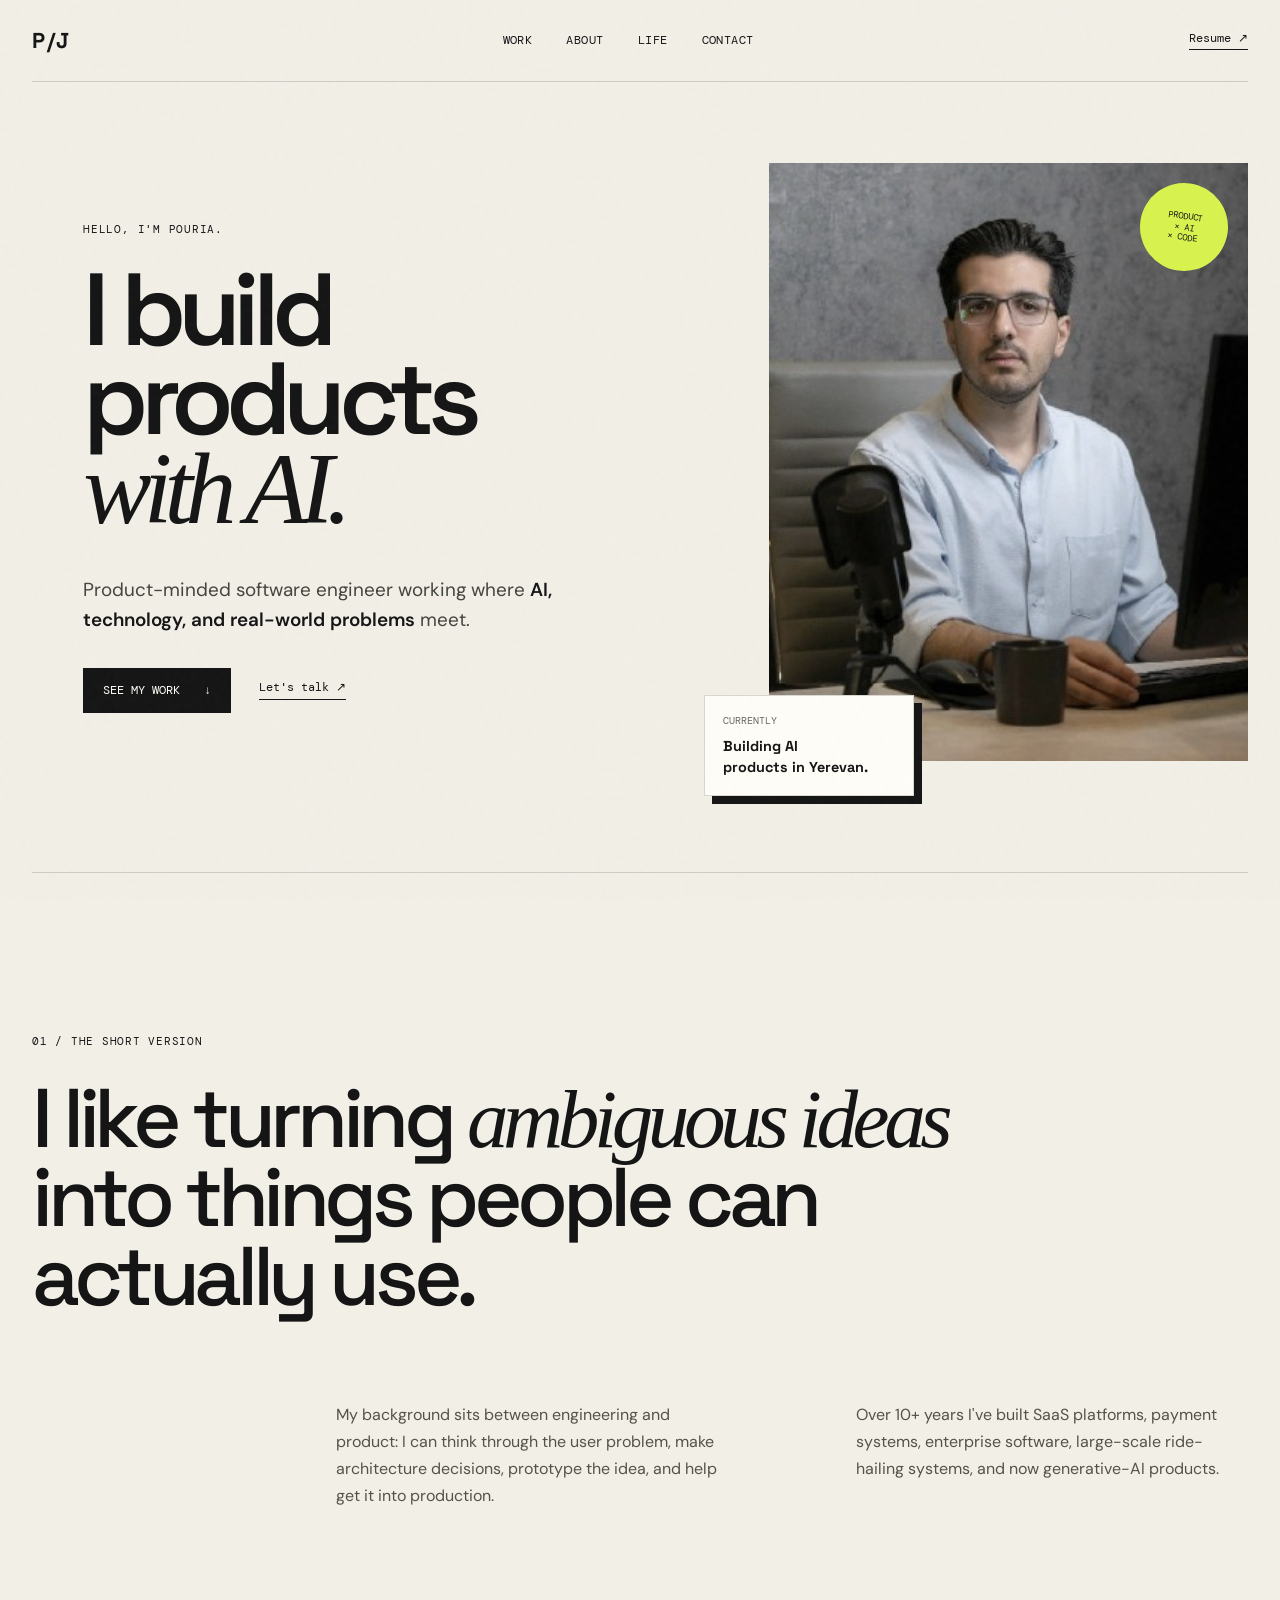
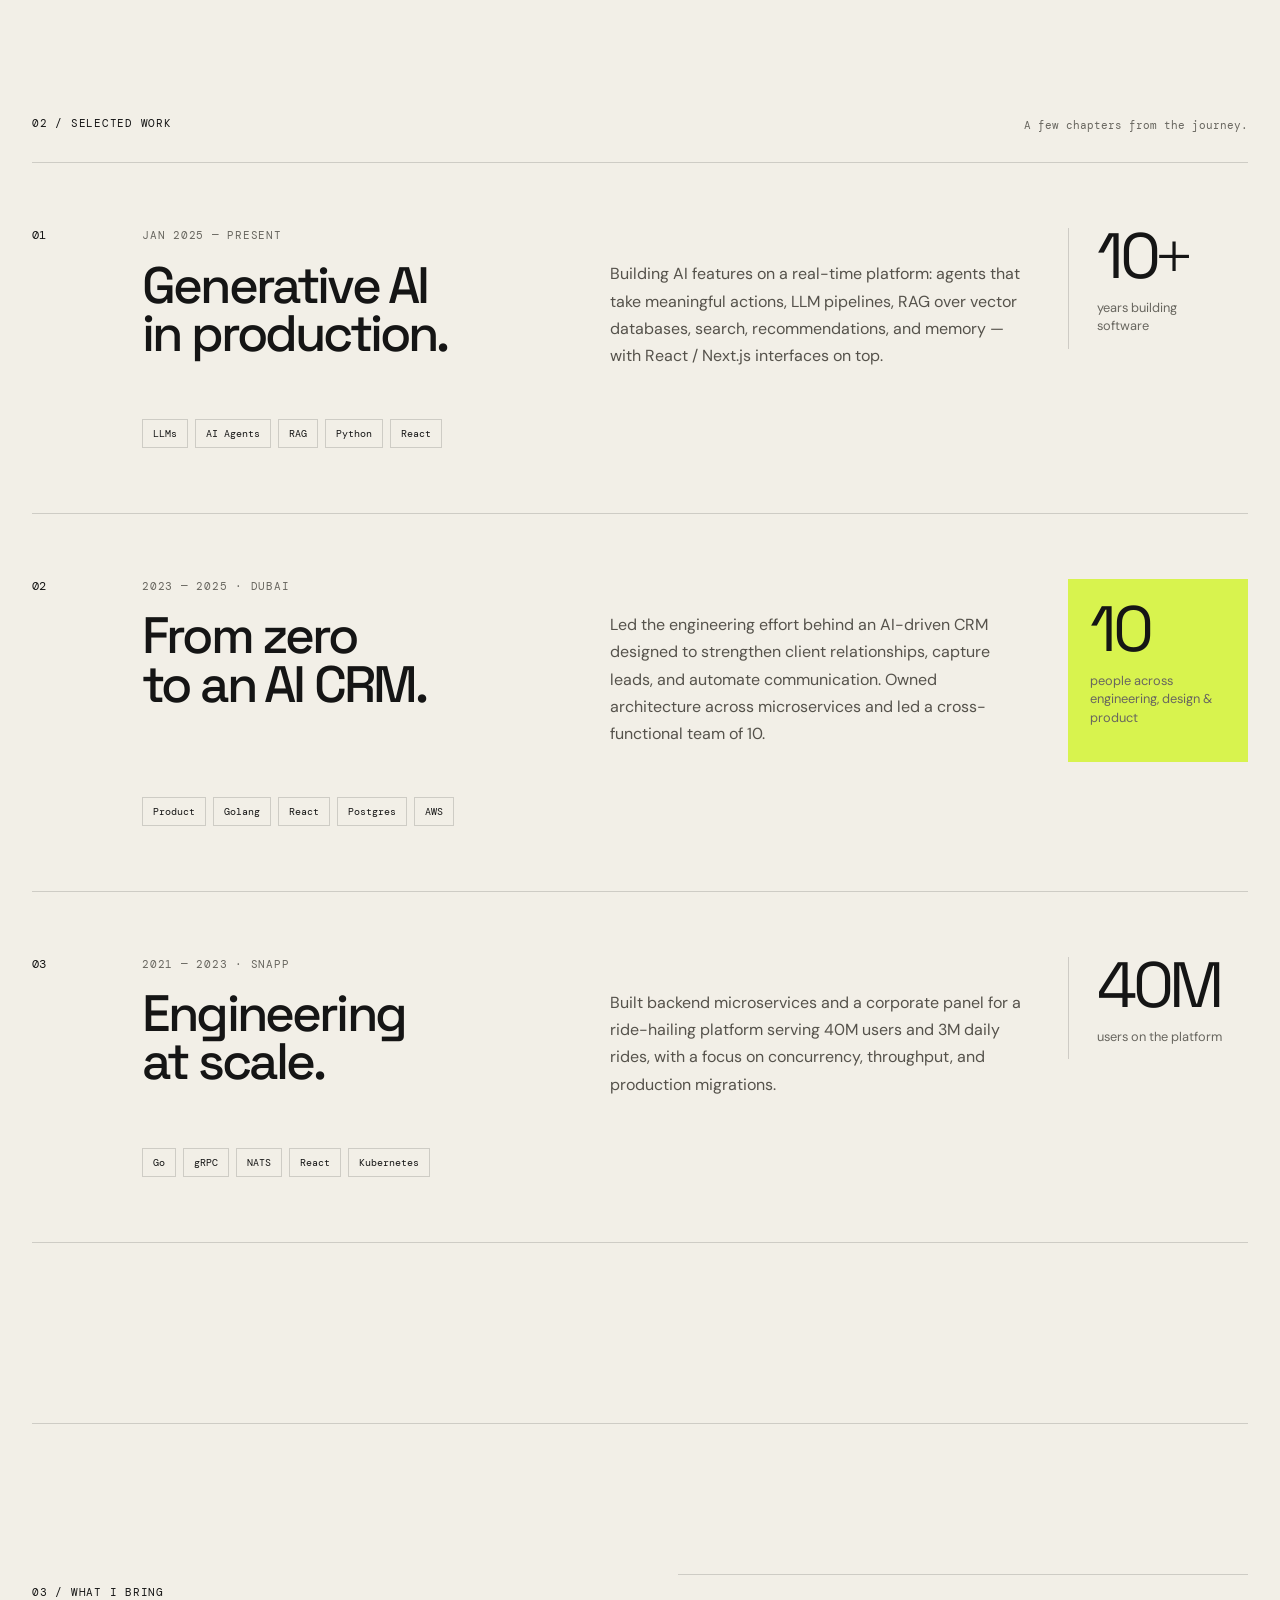
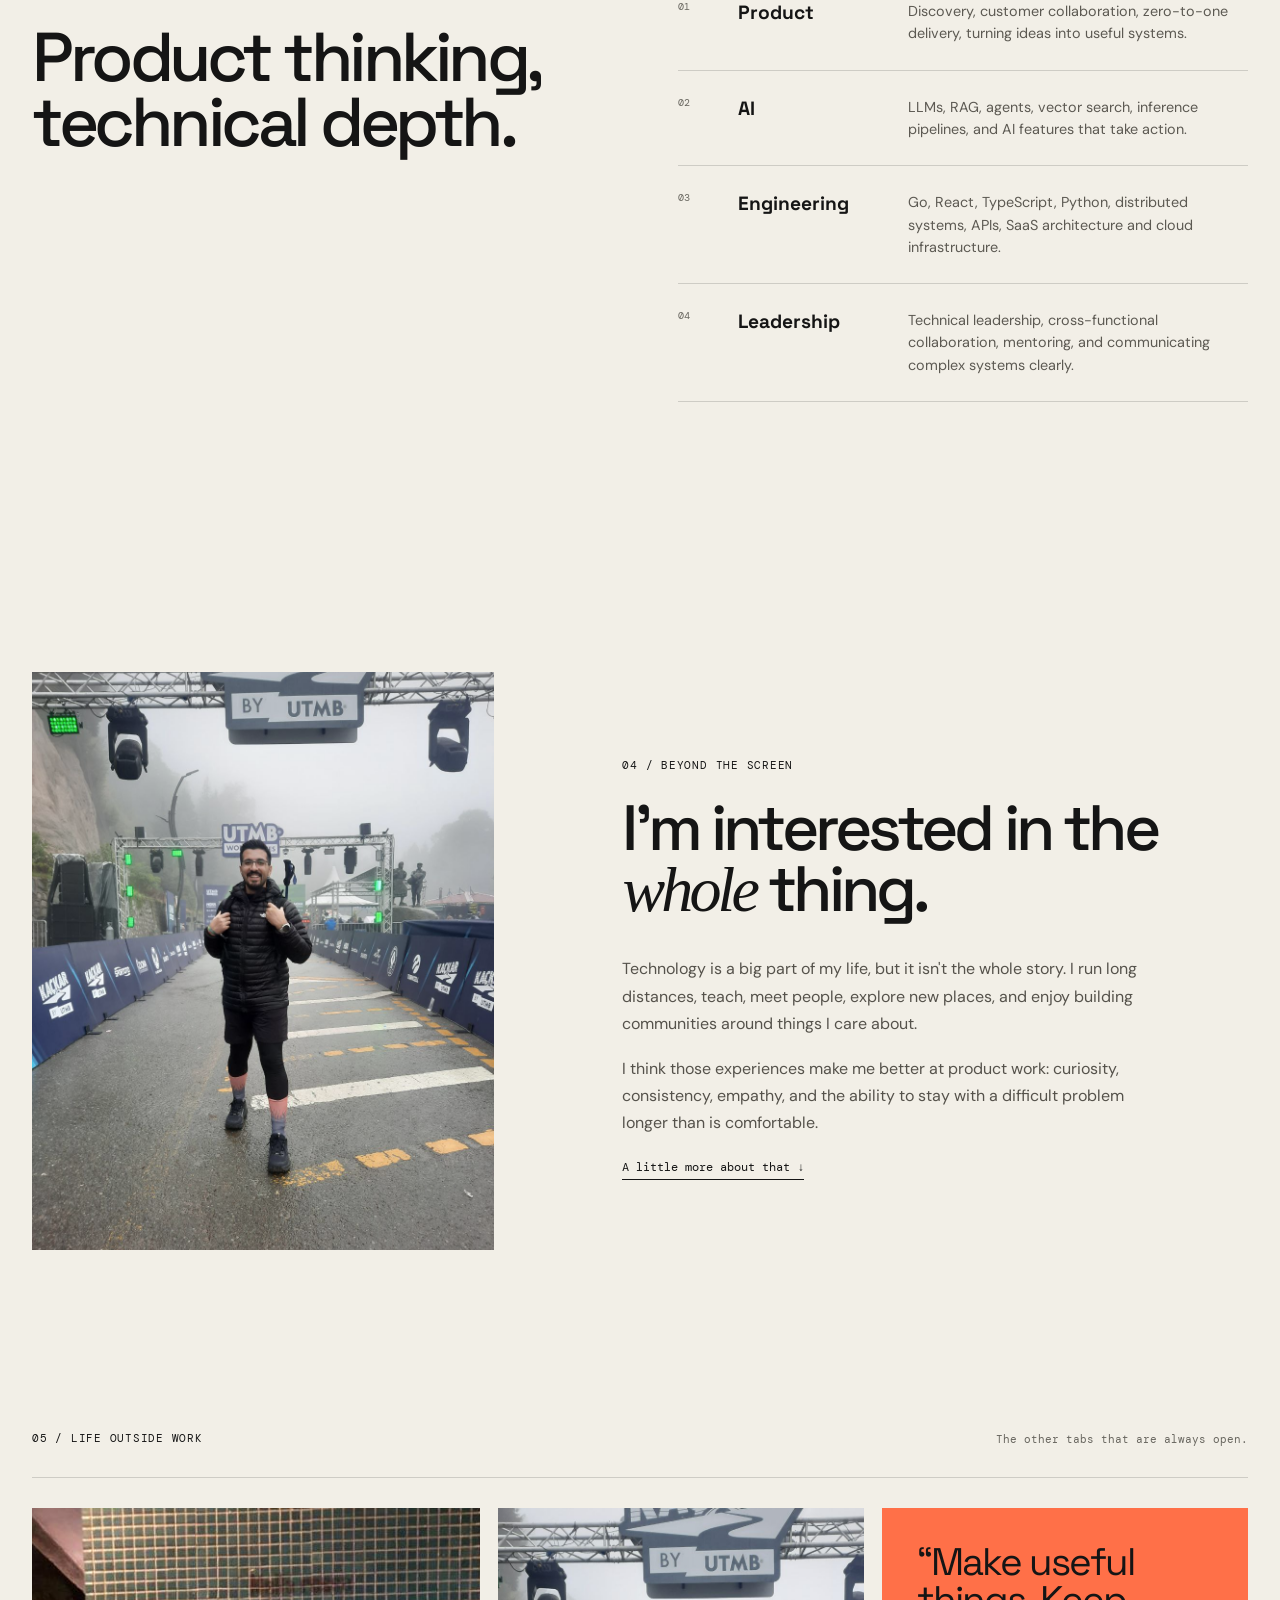
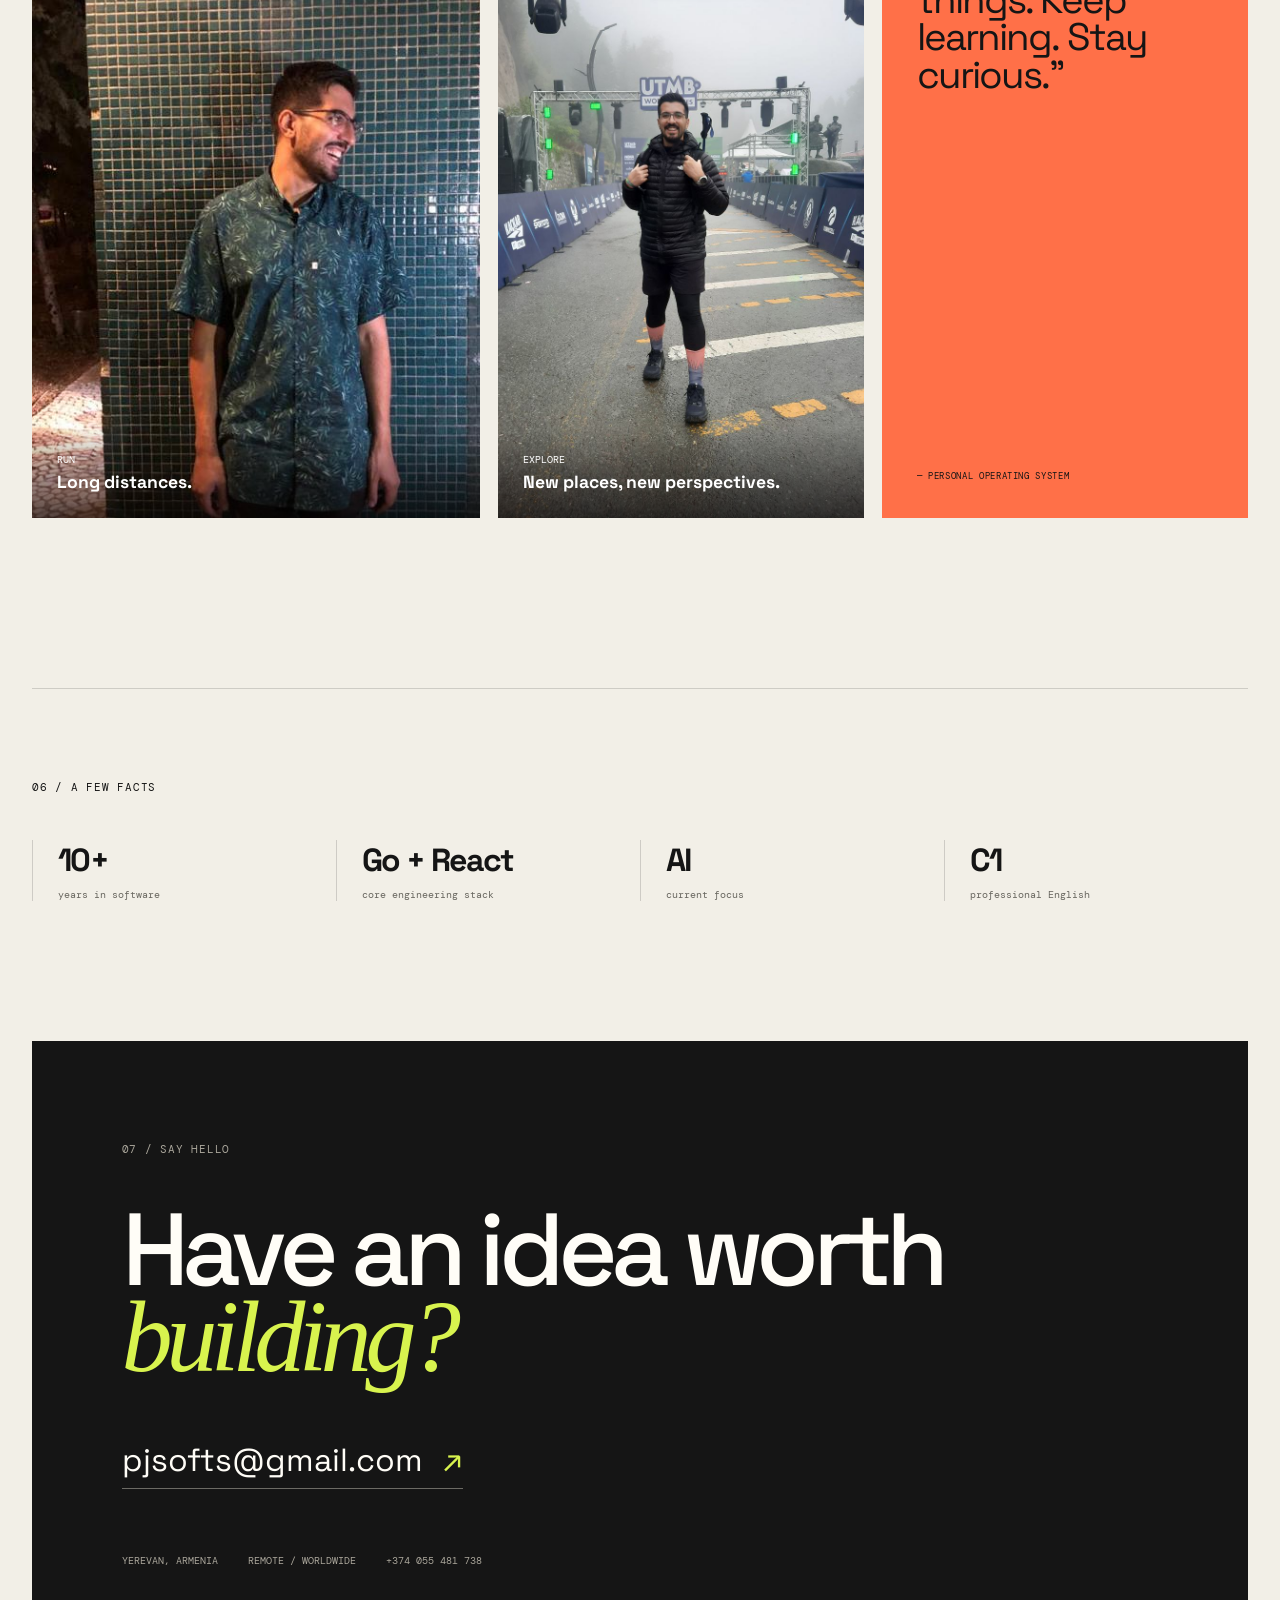
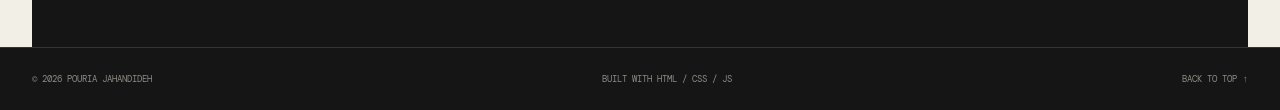
==== index.html @ 0cdc0d86 "Add files via upload" ====
<!doctype html>
<html lang="en">
<head>
  <meta charset="utf-8">
  <meta name="viewport" content="width=device-width, initial-scale=1">
  <meta name="description" content="Pouria Jahandideh — product-minded engineer building AI products and software systems.">
  <title>Pouria Jahandideh — Product × AI × Engineering</title>
  <link rel="preconnect" href="https://fonts.googleapis.com">
  <link rel="preconnect" href="https://fonts.gstatic.com" crossorigin>
  <link href="https://fonts.googleapis.com/css2?family=DM+Mono:wght@400;500&family=DM+Sans:wght@400;500;600;700&family=Space+Grotesk:wght@400;500;600;700&display=swap" rel="stylesheet">
  <link rel="stylesheet" href="style.css">
</head>
<body>
  <div class="grain" aria-hidden="true"></div>

  <header class="nav">
    <a class="brand" href="#top">P / J</a>
    <nav class="nav-links" aria-label="Main navigation">
      <a href="#work">Work</a>
      <a href="#about">About</a>
      <a href="#life">Life</a>
      <a href="#contact">Contact</a>
    </nav>
    <a class="resume-link" href="resume.pdf" target="_blank" rel="noopener">Resume ↗</a>
  </header>

  <main id="top">
    <section class="hero">
      <div class="hero-copy reveal">
        <p class="eyebrow">HELLO, I'M POURIA.</p>
        <h1>I build products<br><em>with AI.</em></h1>
        <p class="hero-text">
          Product-minded software engineer working where <strong>AI, technology,
          and real-world problems</strong> meet.
        </p>
        <div class="hero-actions">
          <a class="button button-dark" href="#work">See my work <span>↓</span></a>
          <a class="text-link" href="mailto:pjsofts@gmail.com">Let's talk ↗</a>
        </div>
      </div>

      <div class="hero-visual reveal delay-1">
        <div class="portrait-frame">
          <img src="assets/pouria-work.jpg" alt="Pouria working at a desk">
          <span class="stamp">PRODUCT<br>× AI<br>× CODE</span>
        </div>
        <div class="floating-note">
          <span>Currently</span>
          <strong>Building AI<br>products in Yerevan.</strong>
        </div>
      </div>
    </section>

    <section class="statement reveal">
      <p class="section-kicker">01 / THE SHORT VERSION</p>
      <h2>I like turning <span>ambiguous ideas</span> into things people can actually use.</h2>
      <div class="statement-grid">
        <p>
          My background sits between engineering and product: I can think through
          the user problem, make architecture decisions, prototype the idea,
          and help get it into production.
        </p>
        <p>
          Over 10+ years I've built SaaS platforms, payment systems, enterprise
          software, large-scale ride-hailing systems, and now generative-AI
          products.
        </p>
      </div>
    </section>

    <section id="work" class="work">
      <div class="section-head reveal">
        <p class="section-kicker">02 / SELECTED WORK</p>
        <p class="muted">A few chapters from the journey.</p>
      </div>

      <article class="case reveal">
        <div class="case-index">01</div>
        <div class="case-main">
          <div class="case-title">
            <p class="mono">JAN 2025 — PRESENT</p>
            <h3>Generative AI<br>in production.</h3>
          </div>
          <p class="case-copy">
            Building AI features on a real-time platform: agents that take meaningful
            actions, LLM pipelines, RAG over vector databases, search, recommendations,
            and memory — with React / Next.js interfaces on top.
          </p>
          <div class="tags">
            <span>LLMs</span><span>AI Agents</span><span>RAG</span><span>Python</span><span>React</span>
          </div>
        </div>
        <div class="case-side">
          <div class="number">10<span>+</span></div>
          <p>years building software</p>
        </div>
      </article>

      <article class="case case-alt reveal">
        <div class="case-index">02</div>
        <div class="case-main">
          <div class="case-title">
            <p class="mono">2023 — 2025 · DUBAI</p>
            <h3>From zero<br>to an AI CRM.</h3>
          </div>
          <p class="case-copy">
            Led the engineering effort behind an AI-driven CRM designed to strengthen
            client relationships, capture leads, and automate communication. Owned
            architecture across microservices and led a cross-functional team of 10.
          </p>
          <div class="tags">
            <span>Product</span><span>Golang</span><span>React</span><span>Postgres</span><span>AWS</span>
          </div>
        </div>
        <div class="case-side metric-card">
          <div class="number">10</div>
          <p>people across engineering, design & product</p>
        </div>
      </article>

      <article class="case reveal">
        <div class="case-index">03</div>
        <div class="case-main">
          <div class="case-title">
            <p class="mono">2021 — 2023 · SNAPP</p>
            <h3>Engineering<br>at scale.</h3>
          </div>
          <p class="case-copy">
            Built backend microservices and a corporate panel for a ride-hailing
            platform serving 40M users and 3M daily rides, with a focus on
            concurrency, throughput, and production migrations.
          </p>
          <div class="tags">
            <span>Go</span><span>gRPC</span><span>NATS</span><span>React</span><span>Kubernetes</span>
          </div>
        </div>
        <div class="case-side">
          <div class="number">40M</div>
          <p>users on the platform</p>
        </div>
      </article>
    </section>

    <section class="capabilities reveal">
      <div>
        <p class="section-kicker">03 / WHAT I BRING</p>
        <h2>Product thinking,<br>technical depth.</h2>
      </div>
      <div class="capability-list">
        <div><span>01</span><strong>Product</strong><p>Discovery, customer collaboration, zero-to-one delivery, turning ideas into useful systems.</p></div>
        <div><span>02</span><strong>AI</strong><p>LLMs, RAG, agents, vector search, inference pipelines, and AI features that take action.</p></div>
        <div><span>03</span><strong>Engineering</strong><p>Go, React, TypeScript, Python, distributed systems, APIs, SaaS architecture and cloud infrastructure.</p></div>
        <div><span>04</span><strong>Leadership</strong><p>Technical leadership, cross-functional collaboration, mentoring, and communicating complex systems clearly.</p></div>
      </div>
    </section>

    <section id="about" class="about reveal">
      <div class="about-image">
        <img src="assets/pouria-life.jpg" alt="Pouria outdoors">
      </div>
      <div class="about-copy">
        <p class="section-kicker">04 / BEYOND THE SCREEN</p>
        <h2>I'm interested in the <em>whole</em> thing.</h2>
        <p>
          Technology is a big part of my life, but it isn't the whole story.
          I run long distances, teach, meet people, explore new places, and
          enjoy building communities around things I care about.
        </p>
        <p>
          I think those experiences make me better at product work: curiosity,
          consistency, empathy, and the ability to stay with a difficult problem
          longer than is comfortable.
        </p>
        <a class="text-link" href="#life">A little more about that ↓</a>
      </div>
    </section>

    <section id="life" class="life">
      <div class="section-head reveal">
        <p class="section-kicker">05 / LIFE OUTSIDE WORK</p>
        <p class="muted">The other tabs that are always open.</p>
      </div>
      <div class="life-grid">
        <figure class="life-card tall reveal">
          <img src="assets/pouria-utmb.jpg" alt="Pouria at an ultramarathon event">
          <figcaption><span>RUN</span><strong>Long distances.</strong></figcaption>
        </figure>
        <figure class="life-card reveal delay-1">
          <img src="assets/pouria-life.jpg" alt="Pouria taking a photo">
          <figcaption><span>EXPLORE</span><strong>New places, new perspectives.</strong></figcaption>
        </figure>
        <div class="life-note reveal delay-2">
          <p class="big-quote">“Make useful things. Keep learning. Stay curious.”</p>
          <p class="mono">— personal operating system</p>
        </div>
      </div>
    </section>

    <section class="education reveal">
      <div class="education-head">
        <p class="section-kicker">06 / A FEW FACTS</p>
      </div>
      <div class="facts">
        <div><strong>10+</strong><span>years in software</span></div>
        <div><strong>Go + React</strong><span>core engineering stack</span></div>
        <div><strong>AI</strong><span>current focus</span></div>
        <div><strong>C1</strong><span>professional English</span></div>
      </div>
    </section>

    <section id="contact" class="contact reveal">
      <p class="section-kicker">07 / SAY HELLO</p>
      <h2>Have an idea worth<br><em>building?</em></h2>
      <a class="email" href="mailto:pjsofts@gmail.com">pjsofts@gmail.com <span>↗</span></a>
      <div class="contact-meta">
        <span>Yerevan, Armenia</span>
        <span>Remote / Worldwide</span>
        <a href="tel:+374055481738">+374 055 481 738</a>
      </div>
    </section>
  </main>

  <footer class="footer">
    <span>© <span id="year"></span> Pouria Jahandideh</span>
    <span>Built with HTML / CSS / JS</span>
    <a href="#top">Back to top ↑</a>
  </footer>

  <script src="script.js"></script>
</body>
</html>
---- style.css ----
:root {
  --paper: #f2efe7;
  --ink: #151515;
  --muted: #68665f;
  --line: rgba(21,21,21,.16);
  --acid: #d8f34e;
  --orange: #ff7048;
  --white: #fffdf7;
  --serif: Georgia, "Times New Roman", serif;
  --sans: "DM Sans", Arial, sans-serif;
  --display: "Space Grotesk", Arial, sans-serif;
  --mono: "DM Mono", monospace;
}

* { box-sizing: border-box; }
html { scroll-behavior: smooth; }
body {
  margin: 0;
  background: var(--paper);
  color: var(--ink);
  font-family: var(--sans);
  overflow-x: hidden;
}
a { color: inherit; text-decoration: none; }
img { display: block; width: 100%; }
::selection { background: var(--acid); color: var(--ink); }

.grain {
  position: fixed; inset: 0; pointer-events: none; z-index: 20; opacity: .045;
  background-image: url("data:image/svg+xml,%3Csvg viewBox='0 0 180 180' xmlns='http://www.w3.org/2000/svg'%3E%3Cfilter id='n'%3E%3CfeTurbulence type='fractalNoise' baseFrequency='.85' numOctaves='4' stitchTiles='stitch'/%3E%3C/filter%3E%3Crect width='100%25' height='100%25' filter='url(%23n)' opacity='.55'/%3E%3C/svg%3E");
}

.nav {
  width: min(1400px, calc(100% - 64px)); margin: 0 auto; height: 82px;
  display: flex; align-items: center; justify-content: space-between;
  border-bottom: 1px solid var(--line); position: relative; z-index: 10;
}
.brand { font-family: var(--display); font-weight: 700; letter-spacing: -.08em; font-size: 1.35rem; }
.nav-links { display: flex; gap: 34px; font-family: var(--mono); font-size: .72rem; text-transform: uppercase; letter-spacing: .04em; }
.nav-links a, .resume-link { transition: opacity .2s; }
.nav-links a:hover, .resume-link:hover { opacity: .5; }
.resume-link { font-family: var(--mono); font-size: .72rem; border-bottom: 1px solid; padding-bottom: 3px; }

.hero {
  width: min(1400px, calc(100% - 64px)); min-height: 790px; margin: 0 auto;
  display: grid; grid-template-columns: 1.15fr .85fr; gap: 7vw; align-items: center;
  padding: 70px 0 100px;
}
.hero-copy { padding-left: 4vw; }
.eyebrow, .section-kicker, .mono {
  font-family: var(--mono); text-transform: uppercase; letter-spacing: .07em;
  font-size: .68rem; line-height: 1.4;
}
.eyebrow { margin-bottom: 28px; }
h1 {
  font-family: var(--display); font-weight: 600; letter-spacing: -.075em;
  font-size: clamp(4.2rem, 8vw, 8.8rem); line-height: .87; margin: 0;
}
h1 em, h2 em { font-family: var(--serif); font-weight: 400; }
.hero-text {
  max-width: 570px; margin: 42px 0 34px; font-size: 1.18rem; line-height: 1.55; color: #45433e;
}
.hero-text strong { color: var(--ink); font-weight: 600; }
.hero-actions { display: flex; align-items: center; gap: 28px; }
.button {
  display: inline-flex; gap: 24px; align-items: center; padding: 15px 20px;
  font-family: var(--mono); font-size: .72rem; text-transform: uppercase;
  transition: transform .2s, background .2s;
}
.button:hover { transform: translateY(-3px); }
.button-dark { background: var(--ink); color: var(--white); }
.text-link { font-family: var(--mono); font-size: .72rem; border-bottom: 1px solid var(--ink); padding-bottom: 4px; }

.hero-visual { position: relative; width: min(500px, 100%); justify-self: center; }
.portrait-frame { position: relative; background: #ddd; overflow: hidden; }
.portrait-frame img { aspect-ratio: 4 / 5; object-fit: cover; filter: saturate(.78) contrast(1.03); }
.stamp {
  position: absolute; top: 20px; right: 20px; width: 88px; height: 88px; border-radius: 50%;
  display: grid; place-content: center; text-align: center; background: var(--acid);
  font-family: var(--mono); font-size: .55rem; line-height: 1.25; transform: rotate(8deg);
}
.floating-note {
  position: absolute; bottom: -35px; left: -65px; width: 210px; padding: 18px;
  background: var(--white); border: 1px solid var(--line); box-shadow: 8px 8px 0 var(--ink);
}
.floating-note span { display:block; font-family: var(--mono); font-size:.6rem; text-transform:uppercase; margin-bottom:8px; color:var(--muted); }
.floating-note strong { font-family:var(--display); font-size:.9rem; line-height:1.2; }

.statement, .work, .capabilities, .about, .life, .education, .contact {
  width: min(1280px, calc(100% - 64px)); margin: 0 auto;
}
.statement { padding: 150px 0 180px; border-top: 1px solid var(--line); }
.statement h2, .capabilities h2 {
  max-width: 950px; font-family: var(--display); font-weight: 500; letter-spacing: -.065em;
  font-size: clamp(3rem, 6.5vw, 7rem); line-height: .94; margin: 30px 0 70px;
}
.statement h2 span { font-family: var(--serif); font-style: italic; font-weight: 400; }
.statement-grid { display:grid; grid-template-columns: 1fr 1fr; gap: 10vw; margin-left: 25%; }
.statement-grid p { max-width: 420px; font-size: 1rem; line-height: 1.7; color: #55524b; }

.work { padding-bottom: 180px; }
.section-head { display:flex; justify-content:space-between; align-items:end; padding-bottom:20px; border-bottom:1px solid var(--line); }
.muted { color: var(--muted); font-family:var(--mono); font-size:.67rem; }
.case {
  display:grid; grid-template-columns: 70px 1fr 180px; gap: 40px; padding: 65px 0;
  border-bottom: 1px solid var(--line); min-height: 330px;
}
.case-index { font-family:var(--mono); font-size:.72rem; }
.case-main { display:grid; grid-template-columns: 1fr 1fr; gap: 50px; }
.case-title .mono { color:var(--muted); margin:0 0 18px; }
.case-title h3 { font-family:var(--display); font-weight:500; letter-spacing:-.055em; font-size:clamp(2.2rem, 4vw, 4.2rem); line-height:.94; margin:0; }
.case-copy { max-width: 440px; margin: 32px 0 0; color:#55524b; line-height:1.7; }
.tags { grid-column: 1 / -1; display:flex; flex-wrap:wrap; gap:7px; align-self:end; }
.tags span { border:1px solid var(--line); padding:7px 10px; font-family:var(--mono); font-size:.61rem; }
.case-side { border-left:1px solid var(--line); padding-left:28px; align-self:start; }
.number { font-family:var(--display); font-size:4rem; line-height:.9; letter-spacing:-.07em; }
.number span { font-family:var(--serif); }
.case-side p { color:var(--muted); font-size:.8rem; line-height:1.45; max-width:130px; }
.metric-card { background:var(--acid); padding:22px; border-left:0; }

.capabilities {
  padding: 150px 0; display:grid; grid-template-columns: 1fr 1.1fr; gap: 10vw;
  border-top:1px solid var(--line);
}
.capabilities h2 { font-size: clamp(3rem, 5.4vw, 6rem); margin-top:25px; }
.capability-list { border-top:1px solid var(--line); }
.capability-list > div {
  display:grid; grid-template-columns:40px 150px 1fr; gap:20px; padding:25px 0; border-bottom:1px solid var(--line);
}
.capability-list span { font-family:var(--mono); font-size:.62rem; color:var(--muted); }
.capability-list strong { font-family:var(--display); font-size:1.2rem; }
.capability-list p { margin:0; max-width:340px; color:#5c5952; font-size:.9rem; line-height:1.55; }

.about { display:grid; grid-template-columns: .85fr 1.15fr; gap: 10vw; padding: 120px 0 170px; align-items:center; }
.about-image { width:min(470px,100%); }
.about-image img { aspect-ratio:4/5; object-fit:cover; filter:grayscale(.15); }
.about-copy h2 { font-family:var(--display); font-size:clamp(3rem,5vw,5.7rem); line-height:.95; letter-spacing:-.06em; font-weight:500; margin:25px 0 35px; }
.about-copy > p:not(.section-kicker) { max-width:540px; color:#55524b; line-height:1.7; margin:0 0 18px; }

.life { padding-bottom: 170px; }
.life-grid { display:grid; grid-template-columns: 1.1fr .9fr .9fr; gap:18px; padding-top:30px; align-items:stretch; }
.life-card { margin:0; position:relative; overflow:hidden; min-height:430px; background:#ddd; }
.life-card.tall { min-height:610px; }
.life-card img { height:100%; object-fit:cover; transition:transform .7s cubic-bezier(.2,.7,.2,1); }
.life-card:hover img { transform:scale(1.04); }
.life-card figcaption { position:absolute; bottom:0; left:0; right:0; padding:25px; color:white; background:linear-gradient(transparent,rgba(0,0,0,.65)); display:flex; flex-direction:column; gap:5px; }
.life-card figcaption span { font-family:var(--mono); font-size:.6rem; }
.life-card figcaption strong { font-family:var(--display); font-size:1.1rem; }
.life-note { min-height:430px; padding:35px; background:var(--orange); display:flex; flex-direction:column; justify-content:space-between; }
.big-quote { font-family:var(--display); font-size:clamp(2rem,3vw,3.3rem); line-height:.98; letter-spacing:-.05em; margin:0; }
.life-note .mono { margin:0; font-size:.58rem; }

.education { padding: 80px 0 140px; border-top:1px solid var(--line); }
.facts { display:grid; grid-template-columns:repeat(4,1fr); margin-top:45px; }
.facts div { border-left:1px solid var(--line); padding:0 25px; }
.facts strong { display:block; font-family:var(--display); font-size:2rem; letter-spacing:-.05em; }
.facts span { display:block; margin-top:8px; color:var(--muted); font-family:var(--mono); font-size:.62rem; }

.contact { background:var(--ink); color:var(--white); padding:90px 7vw 80px; margin-bottom:0; }
.contact .section-kicker { color:#aaa69b; }
.contact h2 { font-family:var(--display); font-weight:500; letter-spacing:-.065em; font-size:clamp(4rem,8vw,8.5rem); line-height:.84; margin:50px 0 60px; }
.contact h2 em { color:var(--acid); }
.email { display:inline-flex; gap:20px; align-items:center; font-family:var(--display); font-size:clamp(1.3rem,2.5vw,2.5rem); border-bottom:1px solid #6c6a64; padding-bottom:8px; }
.email span { color:var(--acid); }
.contact-meta { display:flex; gap:30px; margin-top:65px; color:#aaa69b; font-family:var(--mono); font-size:.63rem; text-transform:uppercase; flex-wrap:wrap; }
.footer {
  width:100%; background:var(--ink); color:#8e8b83; border-top:1px solid #353535;
  padding:25px max(32px, calc((100vw - 1280px)/2)); display:flex; justify-content:space-between;
  font-family:var(--mono); font-size:.58rem; text-transform:uppercase;
}

.reveal { opacity:0; transform:translateY(24px); transition:opacity .8s ease, transform .8s ease; }
.reveal.visible { opacity:1; transform:none; }
.delay-1 { transition-delay:.12s; }
.delay-2 { transition-delay:.24s; }

@media (max-width: 900px) {
  .nav, .hero, .statement, .work, .capabilities, .about, .life, .education, .contact { width: min(100% - 36px, 700px); }
  .nav { height:70px; }
  .nav-links { display:none; }
  .hero { grid-template-columns:1fr; min-height:auto; padding:75px 0 120px; gap:70px; }
  .hero-copy { padding-left:0; }
  h1 { font-size:clamp(4rem, 15vw, 7rem); }
  .hero-visual { width:min(480px, 90%); margin-left:auto; margin-right:5%; }
  .statement-grid { margin-left:0; }
  .case { grid-template-columns:40px 1fr; }
  .case-side { display:none; }
  .case-main { grid-template-columns:1fr; gap:10px; }
  .tags { margin-top:10px; }
  .capabilities { grid-template-columns:1fr; gap:55px; }
  .about { grid-template-columns:1fr; gap:60px; }
  .about-image { max-width:500px; }
  .life-grid { grid-template-columns:1fr 1fr; }
  .life-card.tall { min-height:520px; grid-row:span 2; }
  .life-note { min-height:250px; grid-column:2; }
  .facts { grid-template-columns:1fr 1fr; gap:35px 0; }
  .contact { width:100%; padding-left:28px; padding-right:28px; }
  .footer { flex-wrap:wrap; gap:15px; padding:25px 18px; }
}
@media (max-width: 600px) {
  .hero { padding-top:55px; }
  .hero-visual { width:92%; margin:0 auto; }
  .floating-note { left:-15px; bottom:-30px; }
  .statement { padding:110px 0 130px; }
  .statement h2, .capabilities h2 { font-size:3.1rem; }
  .statement-grid { grid-template-columns:1fr; gap:20px; }
  .case { padding:45px 0; grid-template-columns:1fr; }
  .case-index { margin-bottom:-20px; }
  .capability-list > div { grid-template-columns:30px 1fr; }
  .capability-list p { grid-column:2; }
  .life-grid { grid-template-columns:1fr; }
  .life-card.tall, .life-card { min-height:440px; grid-row:auto; }
  .life-note { grid-column:auto; min-height:300px; }
  .facts { grid-template-columns:1fr 1fr; }
  .facts div { padding-left:15px; }
  .contact h2 { font-size:4rem; }
}
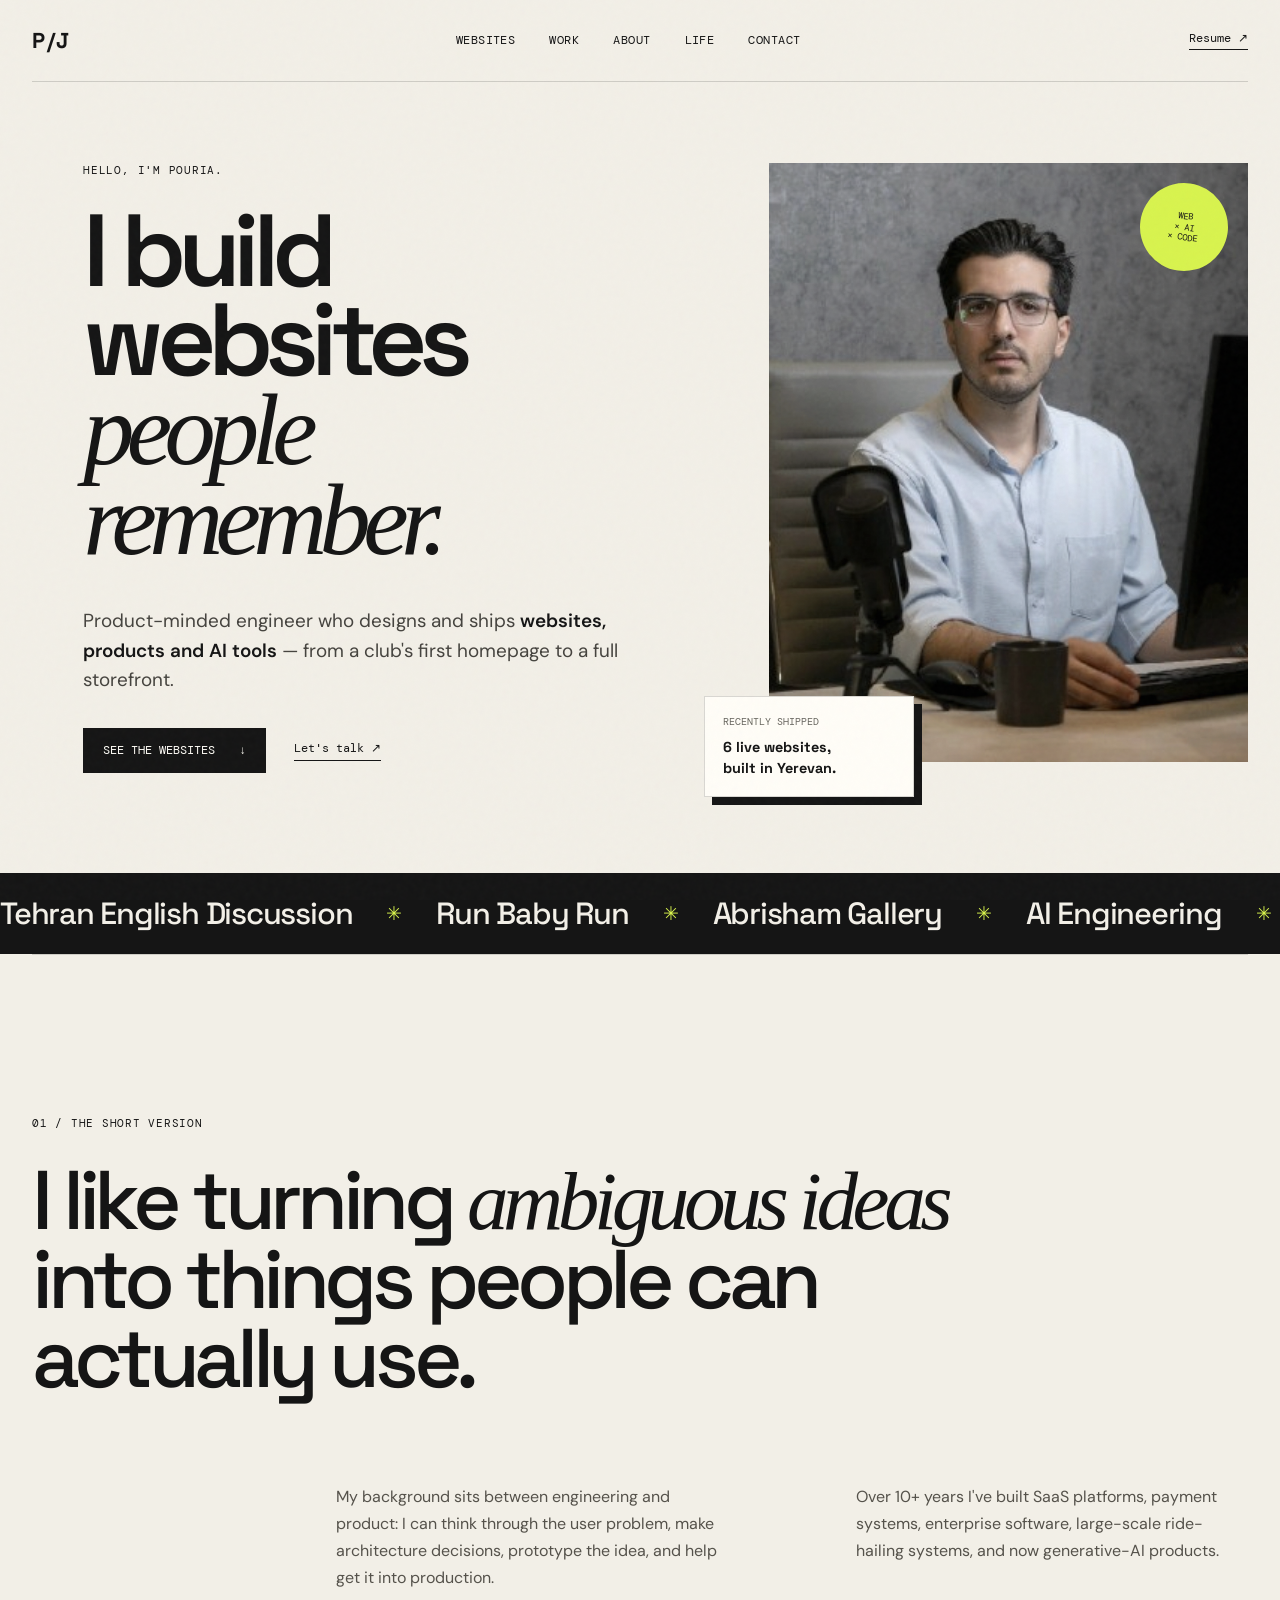
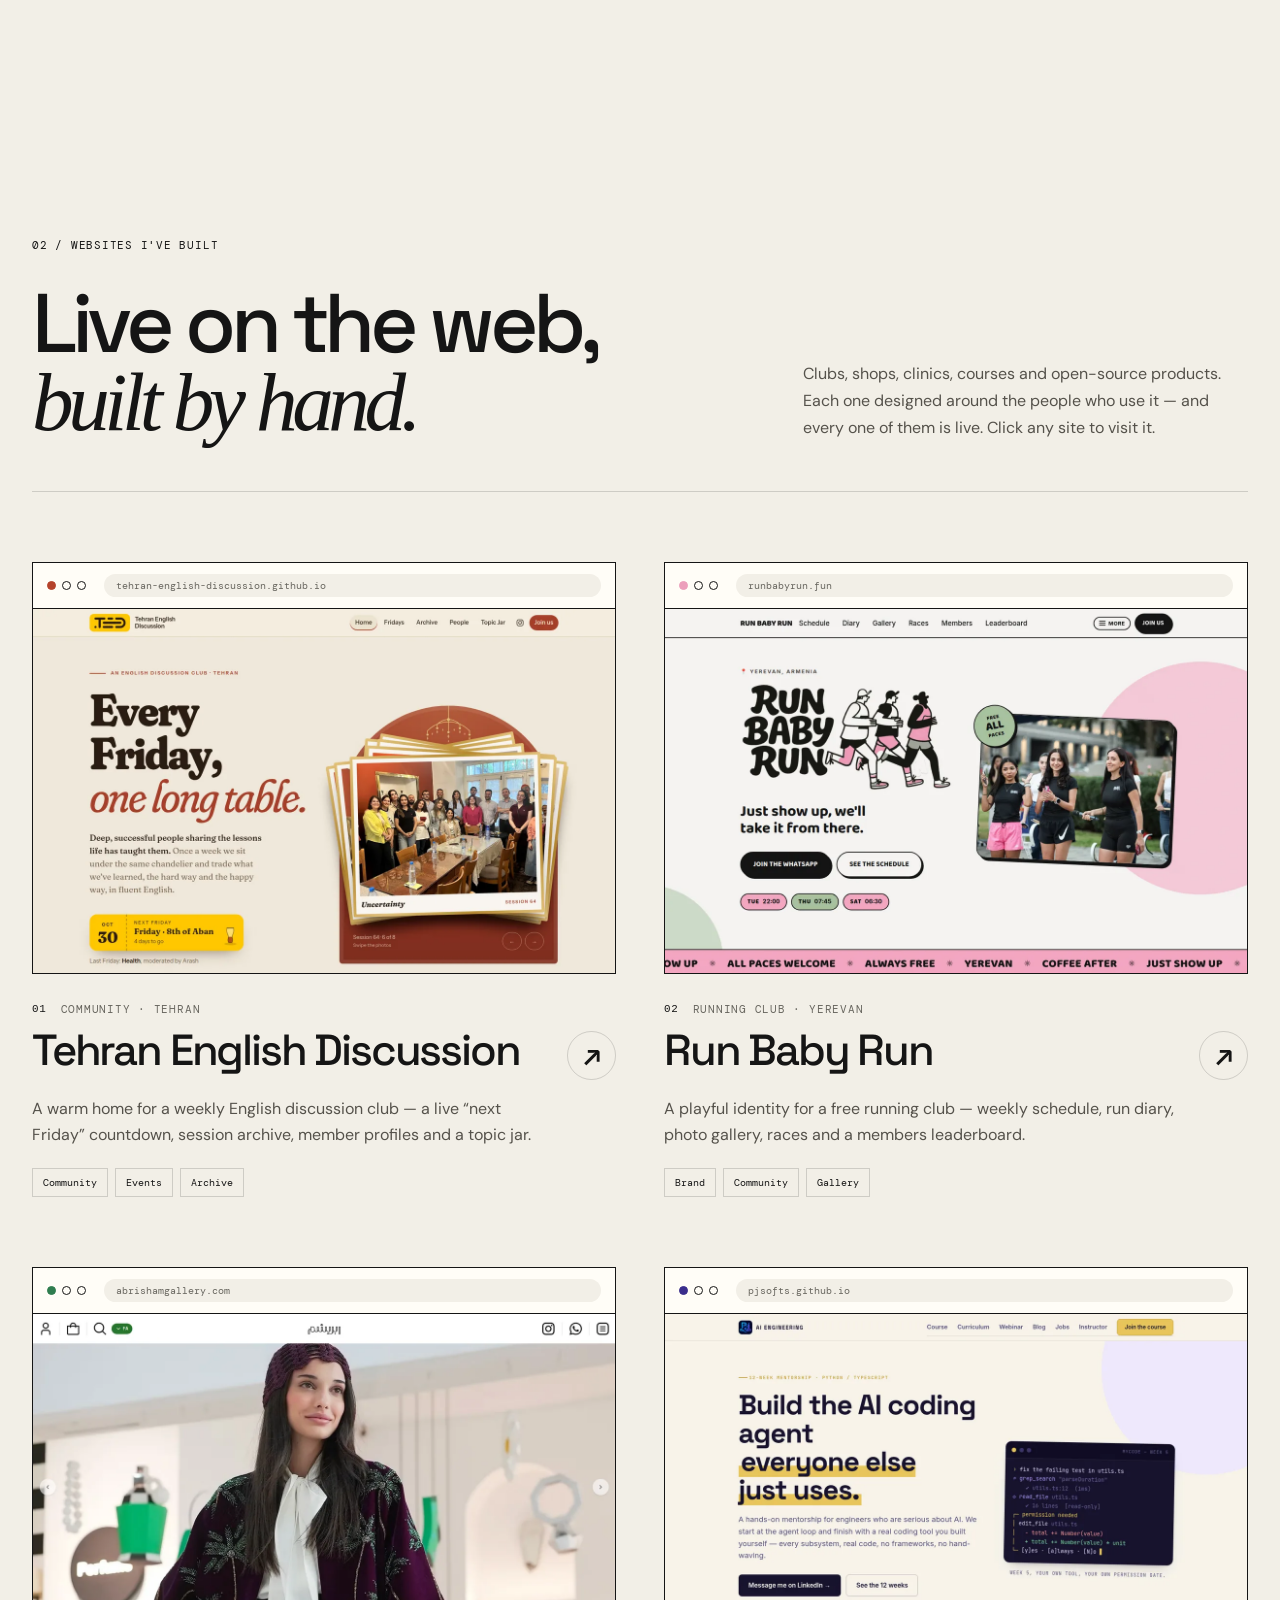
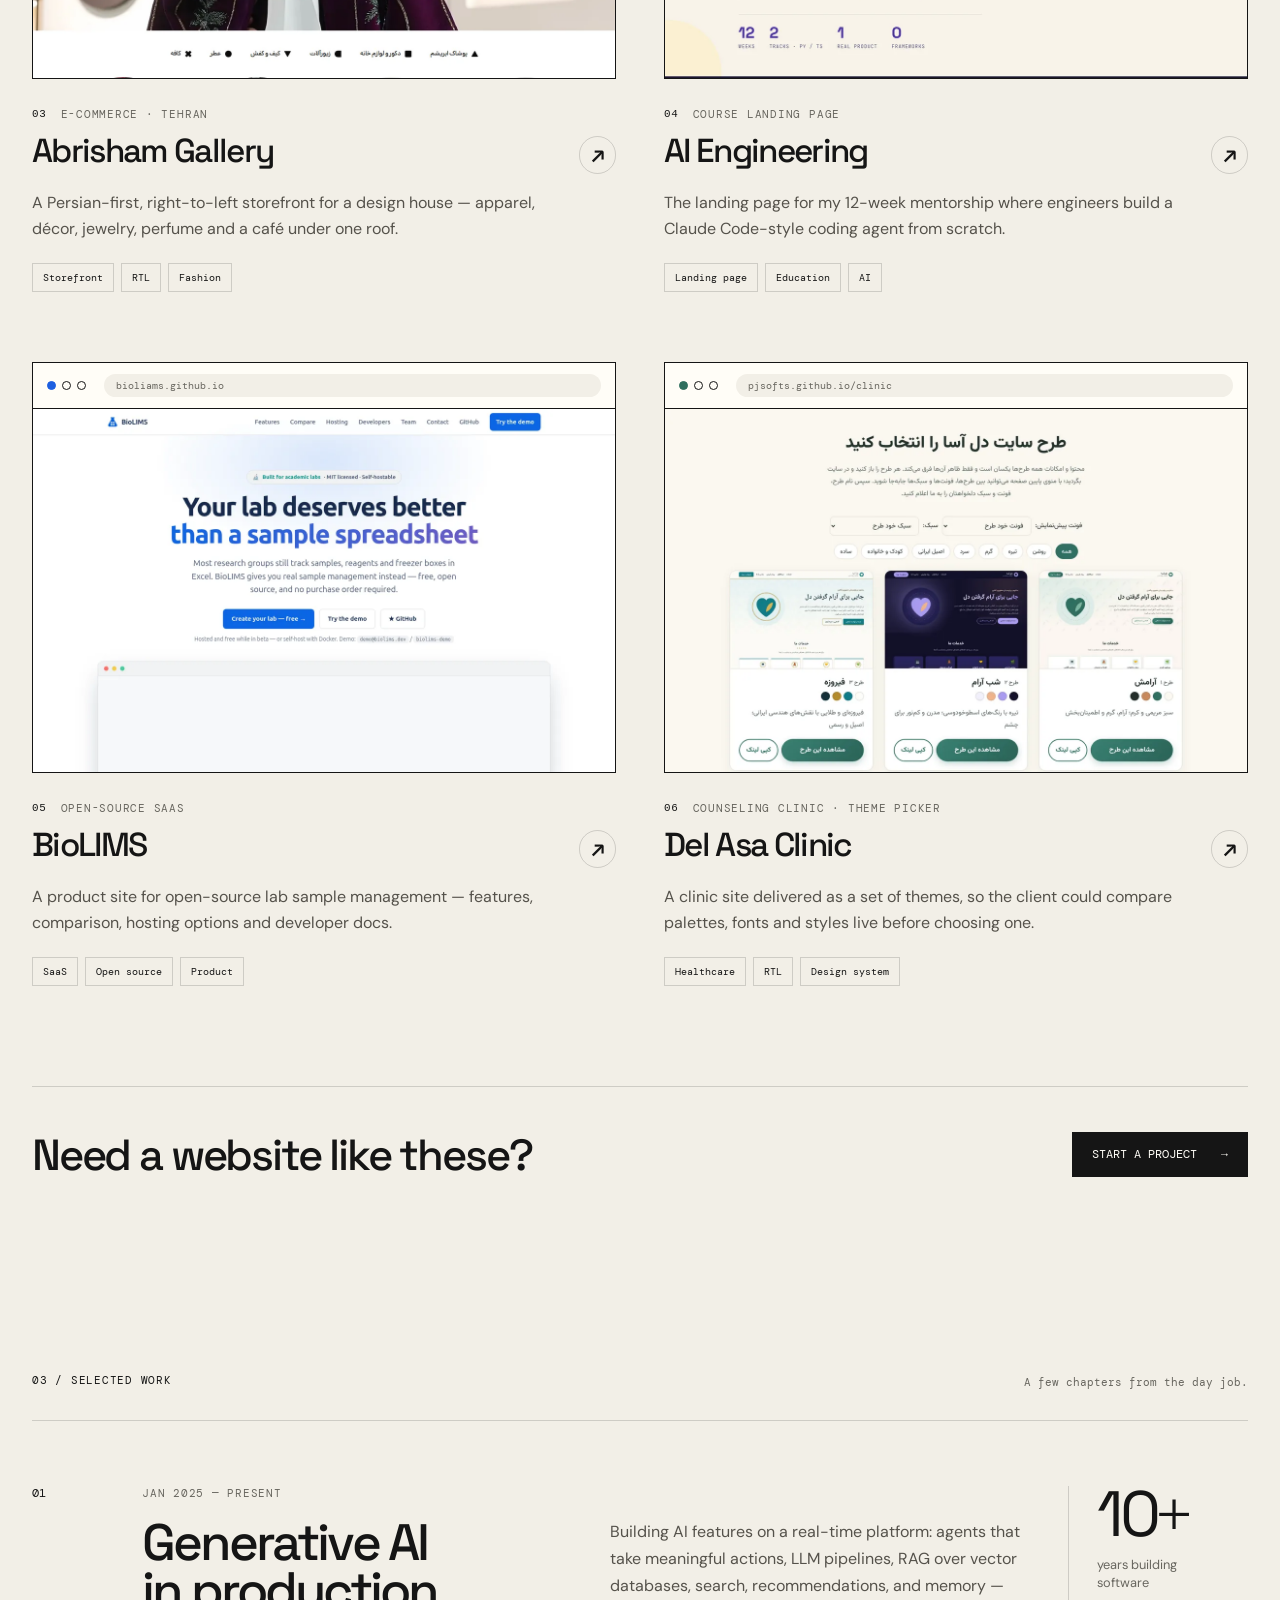
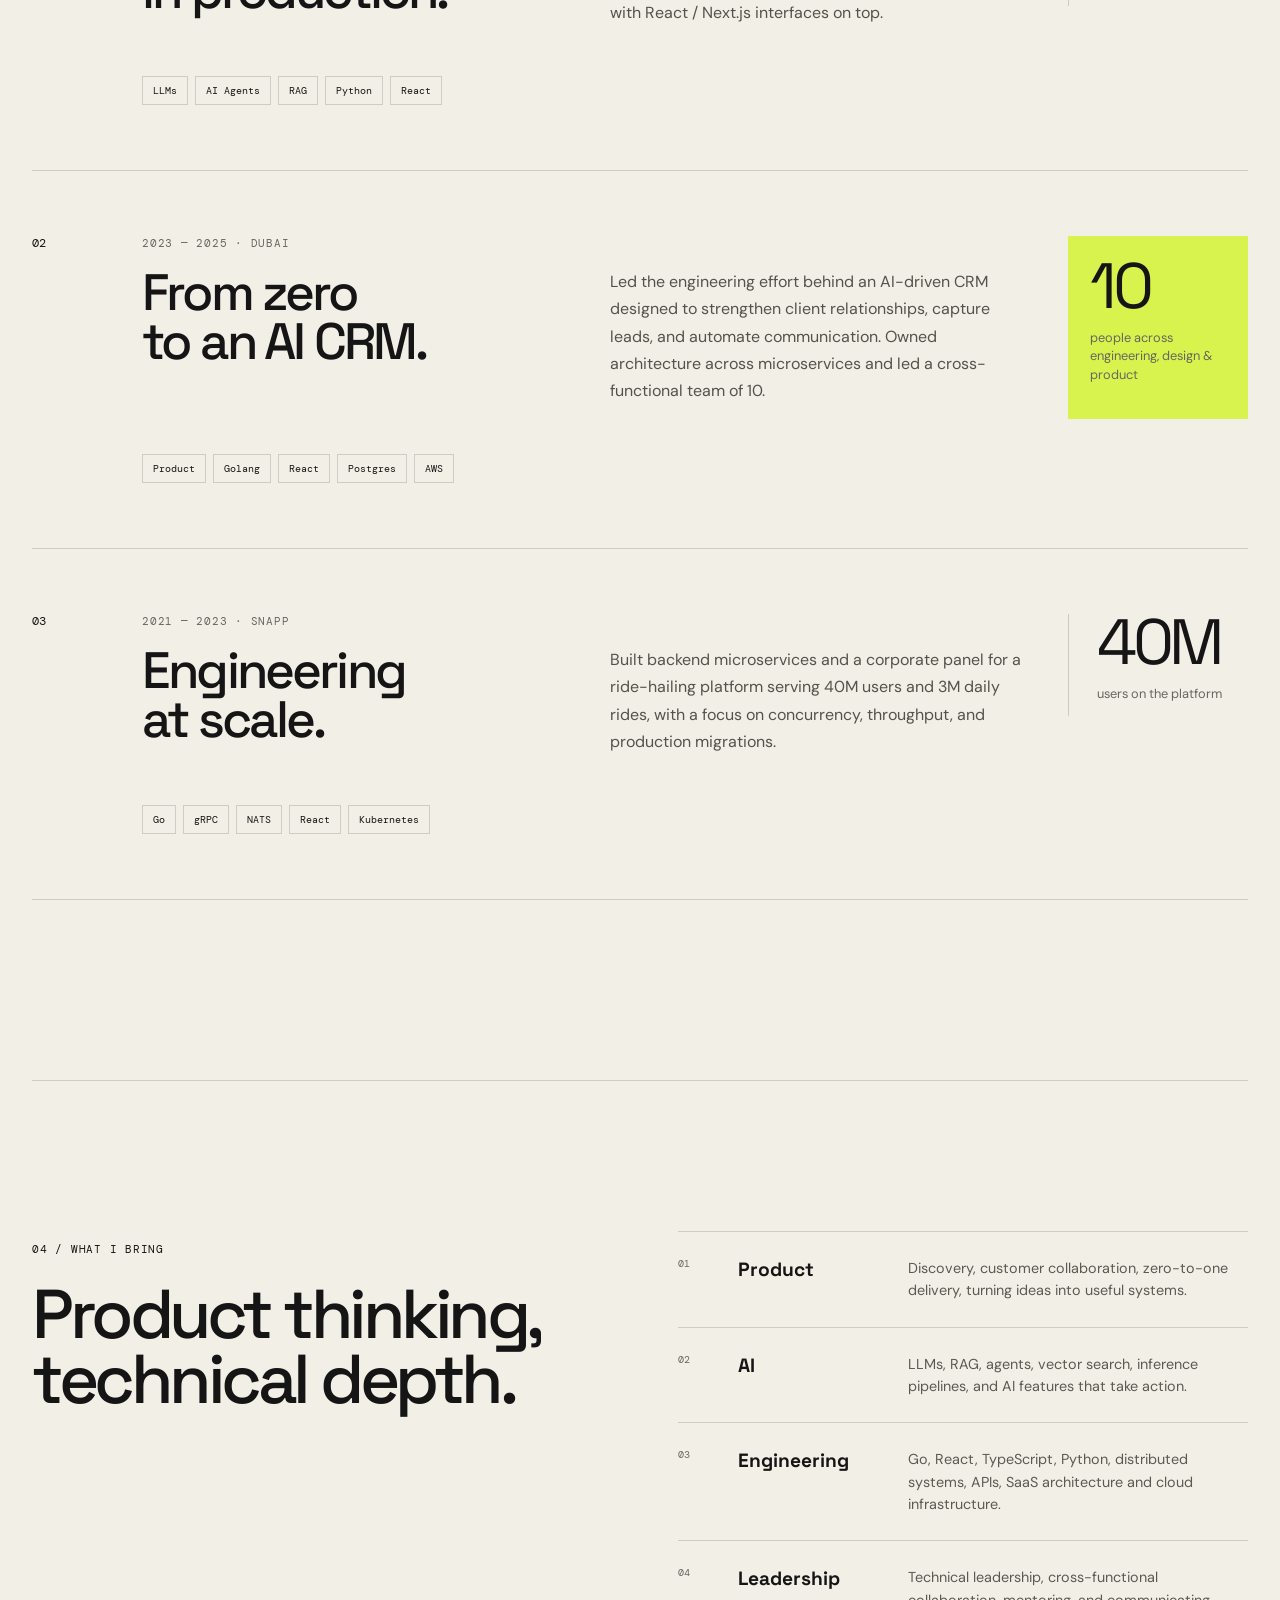
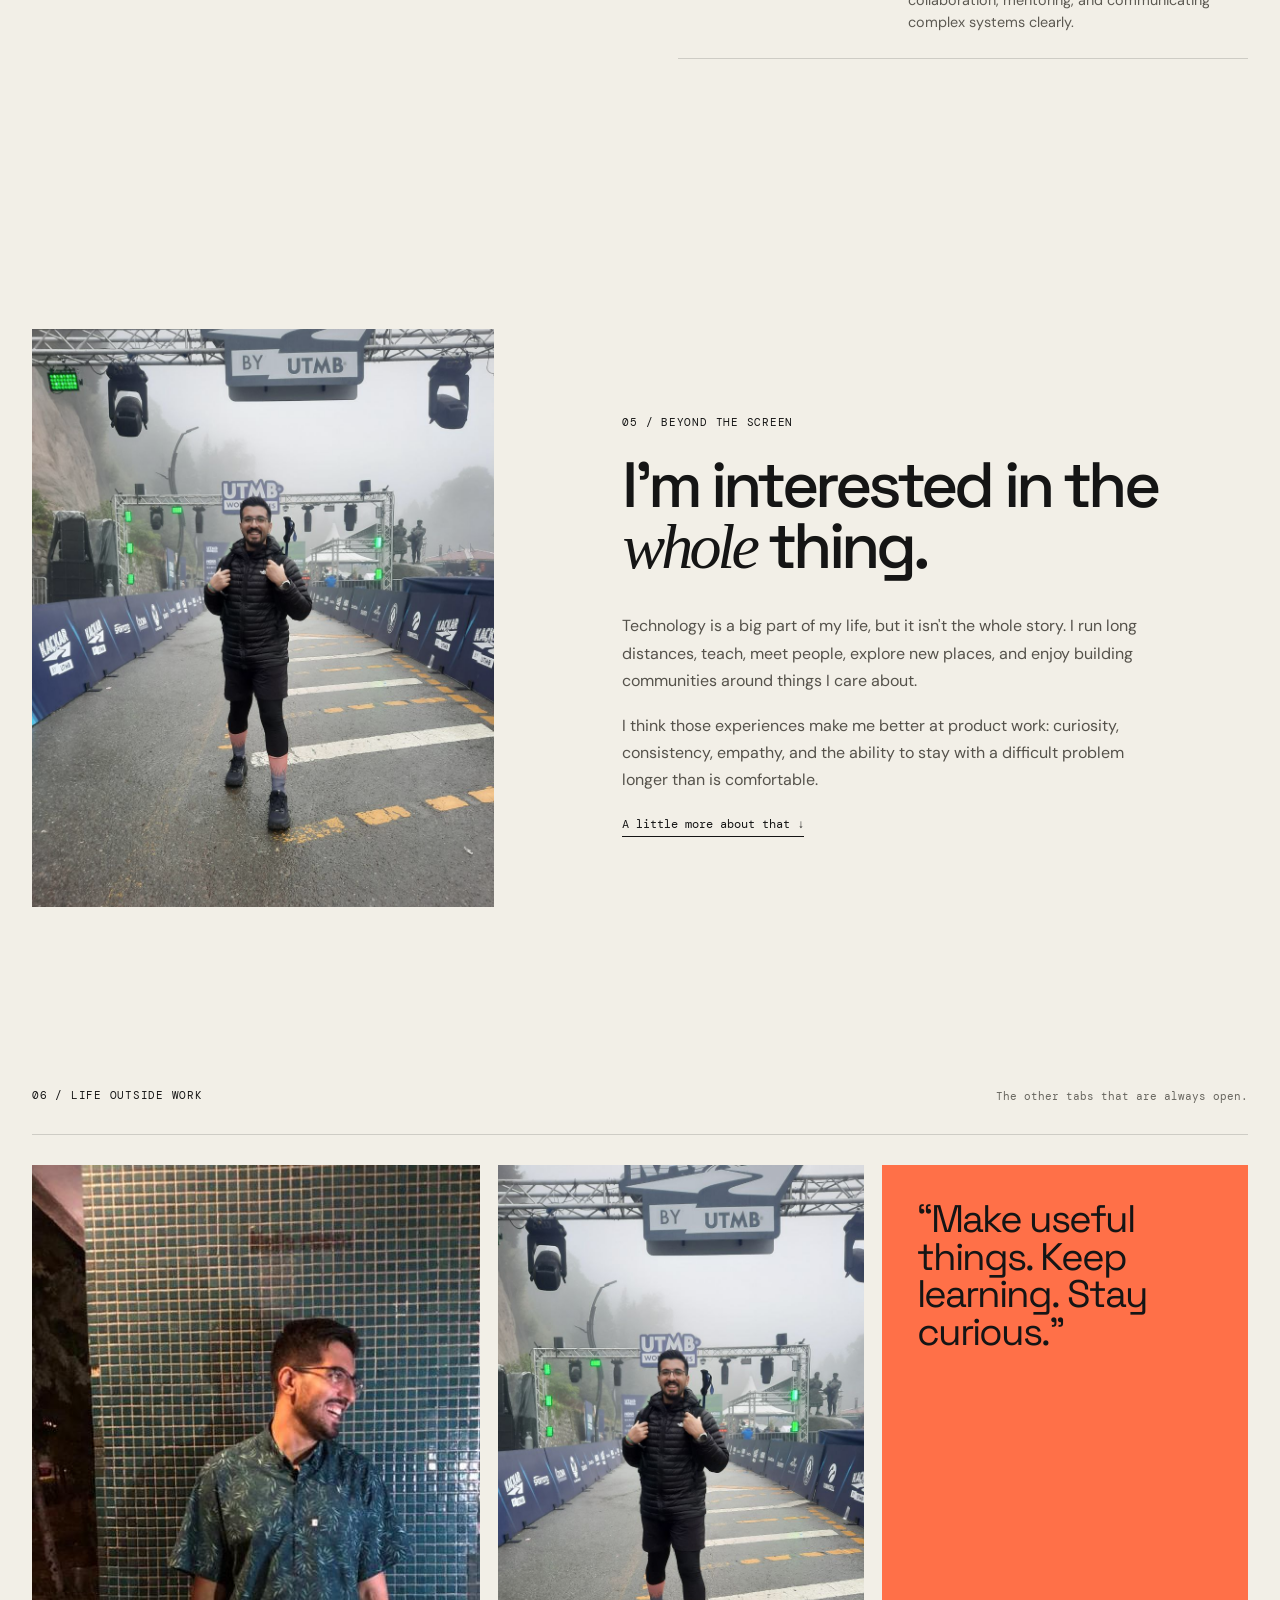
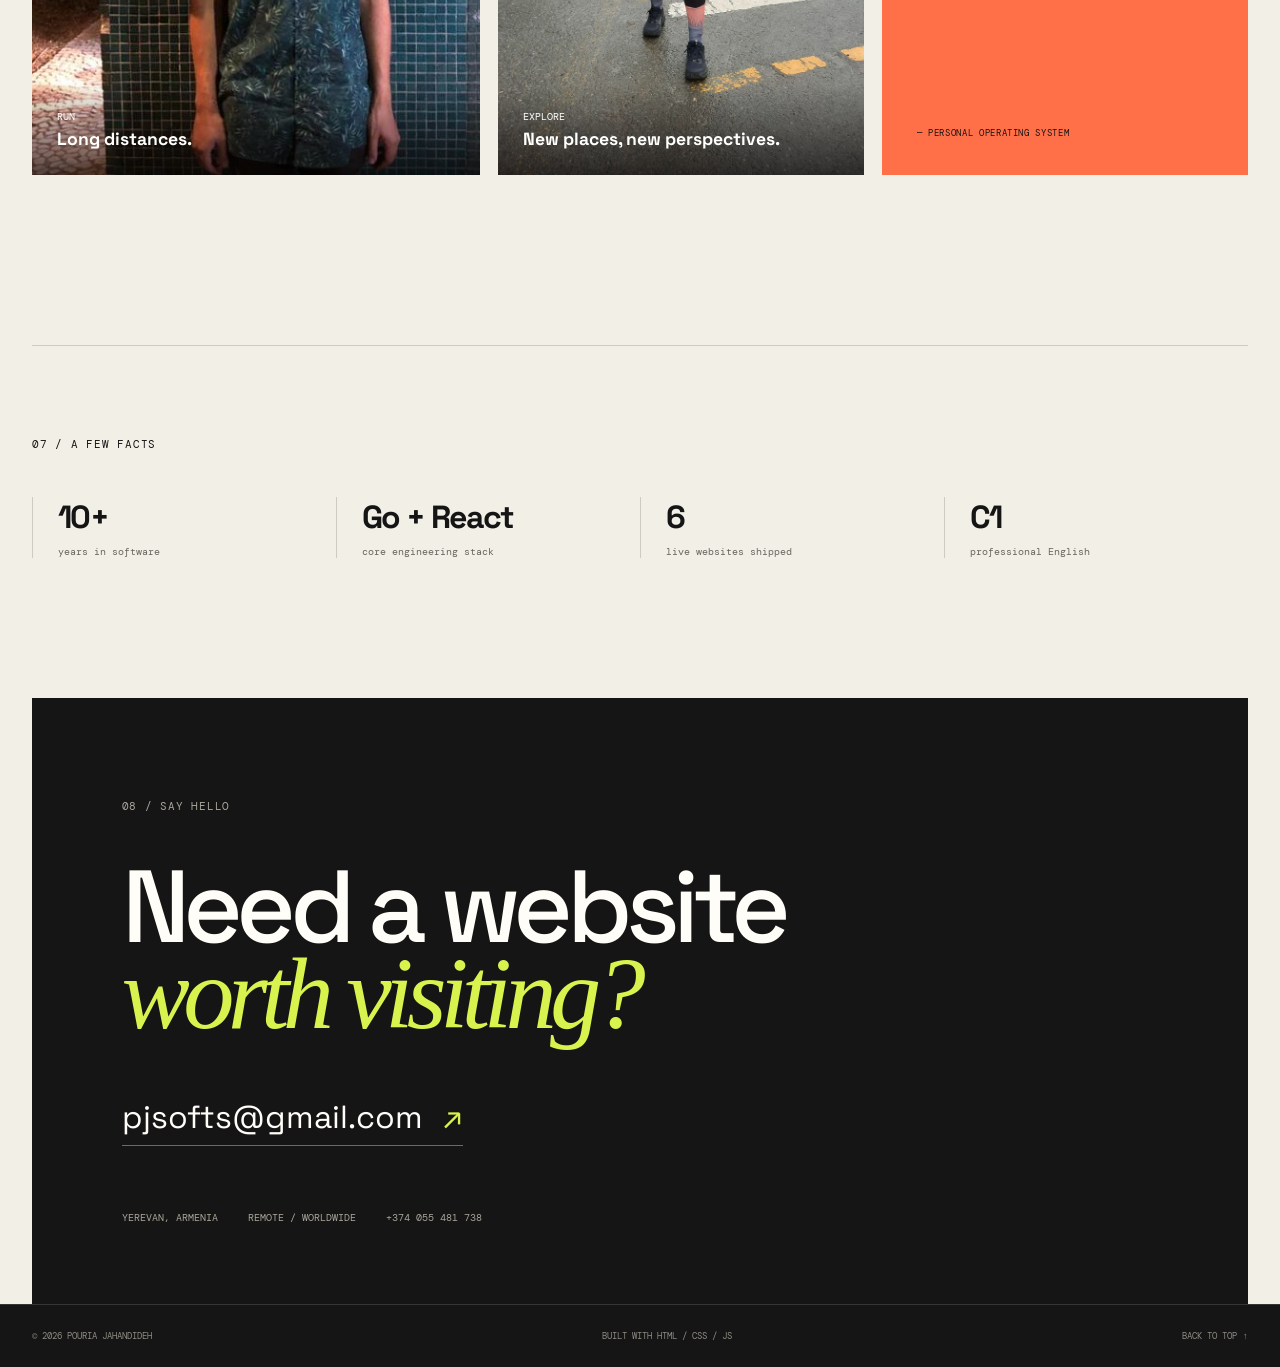
==== commit a757cb47: "Add websites portfolio section and refocus hero on web work Co-Authored-By: Claude Opus 5.5 <noreply" ====
--- a/index.html
+++ b/index.html
@@ -3,8 +3,12 @@
 <head>
   <meta charset="utf-8">
   <meta name="viewport" content="width=device-width, initial-scale=1">
-  <meta name="description" content="Pouria Jahandideh — product-minded engineer building AI products and software systems.">
-  <title>Pouria Jahandideh — Product × AI × Engineering</title>
+  <meta name="description" content="Pouria Jahandideh — I design and build websites and AI products. See the sites I've shipped.">
+  <meta property="og:title" content="Pouria Jahandideh — Websites, Products & AI">
+  <meta property="og:description" content="I design and build websites people remember — and the products behind them.">
+  <meta property="og:image" content="https://pouriajahandideh.com/assets/projects/ted.webp">
+  <meta property="og:url" content="https://pouriajahandideh.com/">
+  <title>Pouria Jahandideh — Websites × Products × AI</title>
   <link rel="preconnect" href="https://fonts.googleapis.com">
   <link rel="preconnect" href="https://fonts.gstatic.com" crossorigin>
   <link href="https://fonts.googleapis.com/css2?family=DM+Mono:wght@400;500&family=DM+Sans:wght@400;500;600;700&family=Space+Grotesk:wght@400;500;600;700&display=swap" rel="stylesheet">
@@ -16,6 +20,7 @@
   <header class="nav">
     <a class="brand" href="#top">P / J</a>
     <nav class="nav-links" aria-label="Main navigation">
+      <a href="#websites">Websites</a>
       <a href="#work">Work</a>
       <a href="#about">About</a>
       <a href="#life">Life</a>
@@ -28,13 +33,13 @@
     <section class="hero">
       <div class="hero-copy reveal">
         <p class="eyebrow">HELLO, I'M POURIA.</p>
-        <h1>I build products<br><em>with AI.</em></h1>
+        <h1>I build websites<br><em>people remember.</em></h1>
         <p class="hero-text">
-          Product-minded software engineer working where <strong>AI, technology,
-          and real-world problems</strong> meet.
+          Product-minded engineer who designs and ships <strong>websites, products
+          and AI tools</strong> — from a club's first homepage to a full storefront.
         </p>
         <div class="hero-actions">
-          <a class="button button-dark" href="#work">See my work <span>↓</span></a>
+          <a class="button button-dark" href="#websites">See the websites <span>↓</span></a>
           <a class="text-link" href="mailto:pjsofts@gmail.com">Let's talk ↗</a>
         </div>
       </div>
@@ -42,14 +47,18 @@
       <div class="hero-visual reveal delay-1">
         <div class="portrait-frame">
           <img src="assets/pouria-work.jpg" alt="Pouria working at a desk">
-          <span class="stamp">PRODUCT<br>× AI<br>× CODE</span>
+          <span class="stamp">WEB<br>× AI<br>× CODE</span>
         </div>
         <div class="floating-note">
-          <span>Currently</span>
-          <strong>Building AI<br>products in Yerevan.</strong>
-        </div>
-      </div>
-    </section>
+          <span>Recently shipped</span>
+          <strong>6 live websites,<br>built in Yerevan.</strong>
+        </div>
+      </div>
+    </section>
+
+    <div class="marquee" aria-hidden="true">
+      <div class="marquee-track"><span>Tehran English Discussion</span><i>✳</i><span>Run Baby Run</span><i>✳</i><span>Abrisham Gallery</span><i>✳</i><span>AI Engineering</span><i>✳</i><span>BioLIMS</span><i>✳</i><span>Del Asa Clinic</span><i>✳</i><span>Tehran English Discussion</span><i>✳</i><span>Run Baby Run</span><i>✳</i><span>Abrisham Gallery</span><i>✳</i><span>AI Engineering</span><i>✳</i><span>BioLIMS</span><i>✳</i><span>Del Asa Clinic</span><i>✳</i></div>
+    </div>
 
     <section class="statement reveal">
       <p class="section-kicker">01 / THE SHORT VERSION</p>
@@ -68,10 +77,102 @@
       </div>
     </section>
 
+    <section id="websites" class="websites">
+      <div class="websites-head reveal">
+        <div>
+          <p class="section-kicker">02 / WEBSITES I'VE BUILT</p>
+          <h2>Live on the web,<br><em>built by hand.</em></h2>
+        </div>
+        <p class="websites-intro">
+          Clubs, shops, clinics, courses and open-source products. Each one designed
+          around the people who use it — and every one of them is live. Click any
+          site to visit it.
+        </p>
+      </div>
+      <div class="sites">
+        <a class="site feature reveal" href="https://tehran-english-discussion.github.io/" target="_blank" rel="noopener" style="--tint: #b5432b">
+          <div class="browser">
+            <div class="browser-bar"><i></i><i></i><i></i><span>tehran-english-discussion.github.io</span></div>
+            <div class="browser-shot"><img src="assets/projects/ted.webp" alt="Homepage of Tehran English Discussion" loading="lazy" width="1200" height="750"></div>
+          </div>
+          <div class="site-info">
+            <p class="mono"><b>01</b> Community · Tehran</p>
+            <h3>Tehran English Discussion <span class="arrow">↗</span></h3>
+            <p class="site-desc">A warm home for a weekly English discussion club — a live “next Friday” countdown, session archive, member profiles and a topic jar.</p>
+            <div class="tags"><span>Community</span><span>Events</span><span>Archive</span></div>
+          </div>
+        </a>
+        <a class="site feature reveal delay-1" href="http://runbabyrun.fun/" target="_blank" rel="noopener" style="--tint: #ec9fbb">
+          <div class="browser">
+            <div class="browser-bar"><i></i><i></i><i></i><span>runbabyrun.fun</span></div>
+            <div class="browser-shot"><img src="assets/projects/run.webp" alt="Homepage of Run Baby Run" loading="lazy" width="1200" height="750"></div>
+          </div>
+          <div class="site-info">
+            <p class="mono"><b>02</b> Running club · Yerevan</p>
+            <h3>Run Baby Run <span class="arrow">↗</span></h3>
+            <p class="site-desc">A playful identity for a free running club — weekly schedule, run diary, photo gallery, races and a members leaderboard.</p>
+            <div class="tags"><span>Brand</span><span>Community</span><span>Gallery</span></div>
+          </div>
+        </a>
+        <a class="site reveal" href="https://abrishamgallery.com/" target="_blank" rel="noopener" style="--tint: #2f7d4f">
+          <div class="browser">
+            <div class="browser-bar"><i></i><i></i><i></i><span>abrishamgallery.com</span></div>
+            <div class="browser-shot"><img src="assets/projects/abrisham.webp" alt="Homepage of Abrisham Gallery" loading="lazy" width="1200" height="750"></div>
+          </div>
+          <div class="site-info">
+            <p class="mono"><b>03</b> E-commerce · Tehran</p>
+            <h3>Abrisham Gallery <span class="arrow">↗</span></h3>
+            <p class="site-desc">A Persian-first, right-to-left storefront for a design house — apparel, décor, jewelry, perfume and a café under one roof.</p>
+            <div class="tags"><span>Storefront</span><span>RTL</span><span>Fashion</span></div>
+          </div>
+        </a>
+        <a class="site reveal delay-1" href="https://pjsofts.github.io" target="_blank" rel="noopener" style="--tint: #3a2d8c">
+          <div class="browser">
+            <div class="browser-bar"><i></i><i></i><i></i><span>pjsofts.github.io</span></div>
+            <div class="browser-shot"><img src="assets/projects/ai.webp" alt="Homepage of AI Engineering" loading="lazy" width="1200" height="750"></div>
+          </div>
+          <div class="site-info">
+            <p class="mono"><b>04</b> Course landing page</p>
+            <h3>AI Engineering <span class="arrow">↗</span></h3>
+            <p class="site-desc">The landing page for my 12-week mentorship where engineers build a Claude Code-style coding agent from scratch.</p>
+            <div class="tags"><span>Landing page</span><span>Education</span><span>AI</span></div>
+          </div>
+        </a>
+        <a class="site reveal" href="https://bioliams.github.io/" target="_blank" rel="noopener" style="--tint: #1d5fe0">
+          <div class="browser">
+            <div class="browser-bar"><i></i><i></i><i></i><span>bioliams.github.io</span></div>
+            <div class="browser-shot"><img src="assets/projects/biolims.webp" alt="Homepage of BioLIMS" loading="lazy" width="1200" height="750"></div>
+          </div>
+          <div class="site-info">
+            <p class="mono"><b>05</b> Open-source SaaS</p>
+            <h3>BioLIMS <span class="arrow">↗</span></h3>
+            <p class="site-desc">A product site for open-source lab sample management — features, comparison, hosting options and developer docs.</p>
+            <div class="tags"><span>SaaS</span><span>Open source</span><span>Product</span></div>
+          </div>
+        </a>
+        <a class="site reveal delay-1" href="https://pjsofts.github.io/clinic/themes.html" target="_blank" rel="noopener" style="--tint: #2f6f5e">
+          <div class="browser">
+            <div class="browser-bar"><i></i><i></i><i></i><span>pjsofts.github.io/clinic</span></div>
+            <div class="browser-shot"><img src="assets/projects/clinic.webp" alt="Homepage of Del Asa Clinic" loading="lazy" width="1200" height="750"></div>
+          </div>
+          <div class="site-info">
+            <p class="mono"><b>06</b> Counseling clinic · Theme picker</p>
+            <h3>Del Asa Clinic <span class="arrow">↗</span></h3>
+            <p class="site-desc">A clinic site delivered as a set of themes, so the client could compare palettes, fonts and styles live before choosing one.</p>
+            <div class="tags"><span>Healthcare</span><span>RTL</span><span>Design system</span></div>
+          </div>
+        </a>
+      </div>
+      <div class="websites-cta reveal">
+        <p>Need a website like these?</p>
+        <a class="button button-dark" href="#contact">Start a project <span>→</span></a>
+      </div>
+    </section>
+
     <section id="work" class="work">
       <div class="section-head reveal">
-        <p class="section-kicker">02 / SELECTED WORK</p>
-        <p class="muted">A few chapters from the journey.</p>
+        <p class="section-kicker">03 / SELECTED WORK</p>
+        <p class="muted">A few chapters from the day job.</p>
       </div>
 
       <article class="case reveal">
@@ -143,7 +244,7 @@
 
     <section class="capabilities reveal">
       <div>
-        <p class="section-kicker">03 / WHAT I BRING</p>
+        <p class="section-kicker">04 / WHAT I BRING</p>
         <h2>Product thinking,<br>technical depth.</h2>
       </div>
       <div class="capability-list">
@@ -159,7 +260,7 @@
         <img src="assets/pouria-life.jpg" alt="Pouria outdoors">
       </div>
       <div class="about-copy">
-        <p class="section-kicker">04 / BEYOND THE SCREEN</p>
+        <p class="section-kicker">05 / BEYOND THE SCREEN</p>
         <h2>I'm interested in the <em>whole</em> thing.</h2>
         <p>
           Technology is a big part of my life, but it isn't the whole story.
@@ -177,7 +278,7 @@
 
     <section id="life" class="life">
       <div class="section-head reveal">
-        <p class="section-kicker">05 / LIFE OUTSIDE WORK</p>
+        <p class="section-kicker">06 / LIFE OUTSIDE WORK</p>
         <p class="muted">The other tabs that are always open.</p>
       </div>
       <div class="life-grid">
@@ -198,19 +299,19 @@
 
     <section class="education reveal">
       <div class="education-head">
-        <p class="section-kicker">06 / A FEW FACTS</p>
+        <p class="section-kicker">07 / A FEW FACTS</p>
       </div>
       <div class="facts">
         <div><strong>10+</strong><span>years in software</span></div>
         <div><strong>Go + React</strong><span>core engineering stack</span></div>
-        <div><strong>AI</strong><span>current focus</span></div>
+        <div><strong>6</strong><span>live websites shipped</span></div>
         <div><strong>C1</strong><span>professional English</span></div>
       </div>
     </section>
 
     <section id="contact" class="contact reveal">
-      <p class="section-kicker">07 / SAY HELLO</p>
-      <h2>Have an idea worth<br><em>building?</em></h2>
+      <p class="section-kicker">08 / SAY HELLO</p>
+      <h2>Need a website<br><em>worth visiting?</em></h2>
       <a class="email" href="mailto:pjsofts@gmail.com">pjsofts@gmail.com <span>↗</span></a>
       <div class="contact-meta">
         <span>Yerevan, Armenia</span>
--- a/style.css
+++ b/style.css
@@ -86,7 +86,7 @@
 .floating-note span { display:block; font-family: var(--mono); font-size:.6rem; text-transform:uppercase; margin-bottom:8px; color:var(--muted); }
 .floating-note strong { font-family:var(--display); font-size:.9rem; line-height:1.2; }
 
-.statement, .work, .capabilities, .about, .life, .education, .contact {
+.statement, .websites, .work, .capabilities, .about, .life, .education, .contact {
   width: min(1280px, calc(100% - 64px)); margin: 0 auto;
 }
 .statement { padding: 150px 0 180px; border-top: 1px solid var(--line); }
@@ -97,6 +97,42 @@
 .statement h2 span { font-family: var(--serif); font-style: italic; font-weight: 400; }
 .statement-grid { display:grid; grid-template-columns: 1fr 1fr; gap: 10vw; margin-left: 25%; }
 .statement-grid p { max-width: 420px; font-size: 1rem; line-height: 1.7; color: #55524b; }
+
+.marquee { background:var(--ink); color:var(--paper); overflow:hidden; padding:20px 0; border-block:1px solid var(--ink); }
+.marquee-track { display:flex; width:max-content; gap:34px; align-items:center; animation:marquee 38s linear infinite; }
+.marquee-track span { font-family:var(--display); font-weight:500; font-size:clamp(1.3rem,2.4vw,2rem); letter-spacing:-.04em; white-space:nowrap; }
+.marquee-track i { font-style:normal; color:var(--acid); font-size:1.2rem; }
+@keyframes marquee { to { transform:translateX(calc(-50% - 17px)); } }
+
+.websites { padding: 40px 0 180px; }
+.websites-head { display:grid; grid-template-columns:1.2fr .8fr; gap:8vw; align-items:end; padding-bottom:50px; border-bottom:1px solid var(--line); }
+.websites-head h2 { font-family:var(--display); font-weight:500; letter-spacing:-.065em; font-size:clamp(3rem,6.5vw,7rem); line-height:.94; margin:30px 0 0; }
+.websites-intro { max-width:420px; color:#55524b; line-height:1.7; margin:0; }
+.sites { display:grid; grid-template-columns:repeat(2,1fr); gap:70px 48px; padding-top:70px; }
+.site { display:flex; flex-direction:column; gap:28px; }
+.browser {
+  background:var(--white); border:1px solid var(--ink); overflow:hidden;
+  box-shadow:0 0 0 var(--ink); transition:transform .35s cubic-bezier(.2,.7,.2,1), box-shadow .35s cubic-bezier(.2,.7,.2,1);
+}
+.browser-bar { display:flex; align-items:center; gap:6px; padding:11px 14px; border-bottom:1px solid var(--ink); background:var(--white); }
+.browser-bar i { width:9px; height:9px; border-radius:50%; border:1px solid var(--ink); }
+.browser-bar i:first-child { background:var(--tint); border-color:var(--tint); }
+.browser-bar span { margin-left:12px; flex:1; font-family:var(--mono); font-size:.62rem; color:var(--muted); background:var(--paper); padding:5px 12px; border-radius:20px; white-space:nowrap; overflow:hidden; text-overflow:ellipsis; }
+.browser-shot { position:relative; overflow:hidden; aspect-ratio:16/10; background:var(--tint); }
+.browser-shot img { height:100%; object-fit:cover; object-position:top; transition:transform .7s cubic-bezier(.2,.7,.2,1); }
+.browser-shot::after { content:""; position:absolute; inset:0; background:var(--tint); mix-blend-mode:multiply; opacity:0; transition:opacity .35s; }
+.site:hover .browser, .site:focus-visible .browser { transform:translate(-6px,-6px); box-shadow:12px 12px 0 var(--tint); }
+.site:hover .browser-shot img { transform:scale(1.035); }
+.site:focus-visible { outline:none; }
+.site-info .mono { margin:0 0 12px; color:var(--muted); display:flex; gap:14px; }
+.site-info .mono b { color:var(--ink); font-weight:500; }
+.site-info h3 { font-family:var(--display); font-weight:500; letter-spacing:-.05em; font-size:clamp(1.7rem,2.6vw,2.6rem); line-height:1; margin:0; display:flex; justify-content:space-between; gap:20px; align-items:baseline; }
+.site-info .arrow { font-size:.7em; display:inline-grid; place-items:center; width:1.6em; height:1.6em; flex:none; border:1px solid var(--line); border-radius:50%; transition:background .3s, color .3s, transform .3s, border-color .3s; }
+.site:hover .arrow { background:var(--tint); border-color:var(--tint); color:var(--white); transform:rotate(45deg); }
+.site-desc { max-width:520px; color:#55524b; line-height:1.65; margin:16px 0 20px; }
+.site.feature .site-info h3 { font-size:clamp(2rem,3.4vw,3.4rem); }
+.websites-cta { margin-top:100px; padding:40px 0 0; border-top:1px solid var(--line); display:flex; justify-content:space-between; align-items:center; gap:30px; flex-wrap:wrap; }
+.websites-cta p { margin:0; font-family:var(--display); font-weight:500; letter-spacing:-.05em; font-size:clamp(1.8rem,3.4vw,3.2rem); }
 
 .work { padding-bottom: 180px; }
 .section-head { display:flex; justify-content:space-between; align-items:end; padding-bottom:20px; border-bottom:1px solid var(--line); }
@@ -175,7 +211,7 @@
 .delay-2 { transition-delay:.24s; }
 
 @media (max-width: 900px) {
-  .nav, .hero, .statement, .work, .capabilities, .about, .life, .education, .contact { width: min(100% - 36px, 700px); }
+  .nav, .hero, .statement, .websites, .work, .capabilities, .about, .life, .education, .contact { width: min(100% - 36px, 700px); }
   .nav { height:70px; }
   .nav-links { display:none; }
   .hero { grid-template-columns:1fr; min-height:auto; padding:75px 0 120px; gap:70px; }
@@ -183,6 +219,8 @@
   h1 { font-size:clamp(4rem, 15vw, 7rem); }
   .hero-visual { width:min(480px, 90%); margin-left:auto; margin-right:5%; }
   .statement-grid { margin-left:0; }
+  .websites-head { grid-template-columns:1fr; gap:30px; }
+  .sites { gap:60px 28px; }
   .case { grid-template-columns:40px 1fr; }
   .case-side { display:none; }
   .case-main { grid-template-columns:1fr; gap:10px; }
@@ -204,6 +242,11 @@
   .statement { padding:110px 0 130px; }
   .statement h2, .capabilities h2 { font-size:3.1rem; }
   .statement-grid { grid-template-columns:1fr; gap:20px; }
+  .sites { grid-template-columns:1fr; gap:60px; padding-top:50px; }
+  .websites-head h2 { font-size:3.1rem; }
+  .websites { padding-bottom:130px; }
+  .site:hover .browser { transform:translate(-4px,-4px); box-shadow:8px 8px 0 var(--tint); }
+  .websites-cta { margin-top:70px; }
   .case { padding:45px 0; grid-template-columns:1fr; }
   .case-index { margin-bottom:-20px; }
   .capability-list > div { grid-template-columns:30px 1fr; }
@@ -215,3 +258,8 @@
   .facts div { padding-left:15px; }
   .contact h2 { font-size:4rem; }
 }
+
+@media (prefers-reduced-motion: reduce) {
+  .marquee-track { animation:none; }
+  .reveal { opacity:1; transform:none; transition:none; }
+}
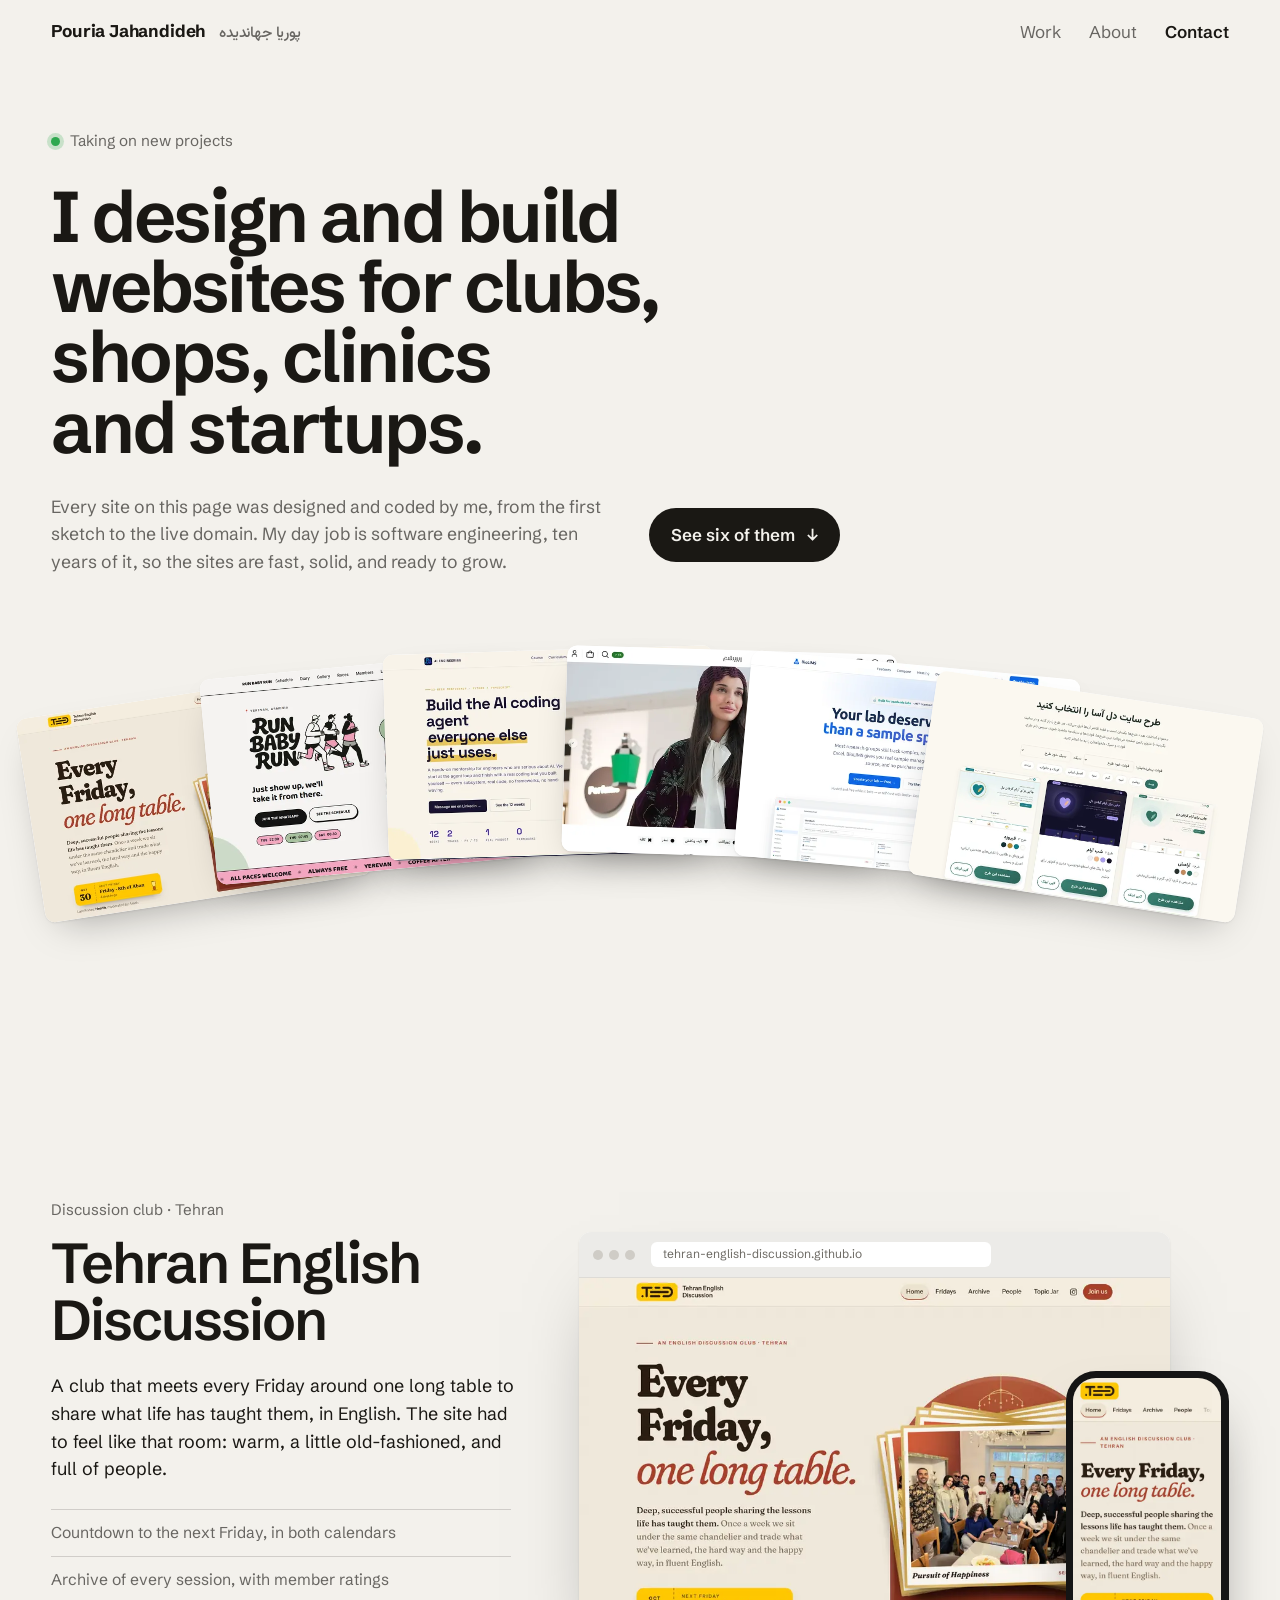
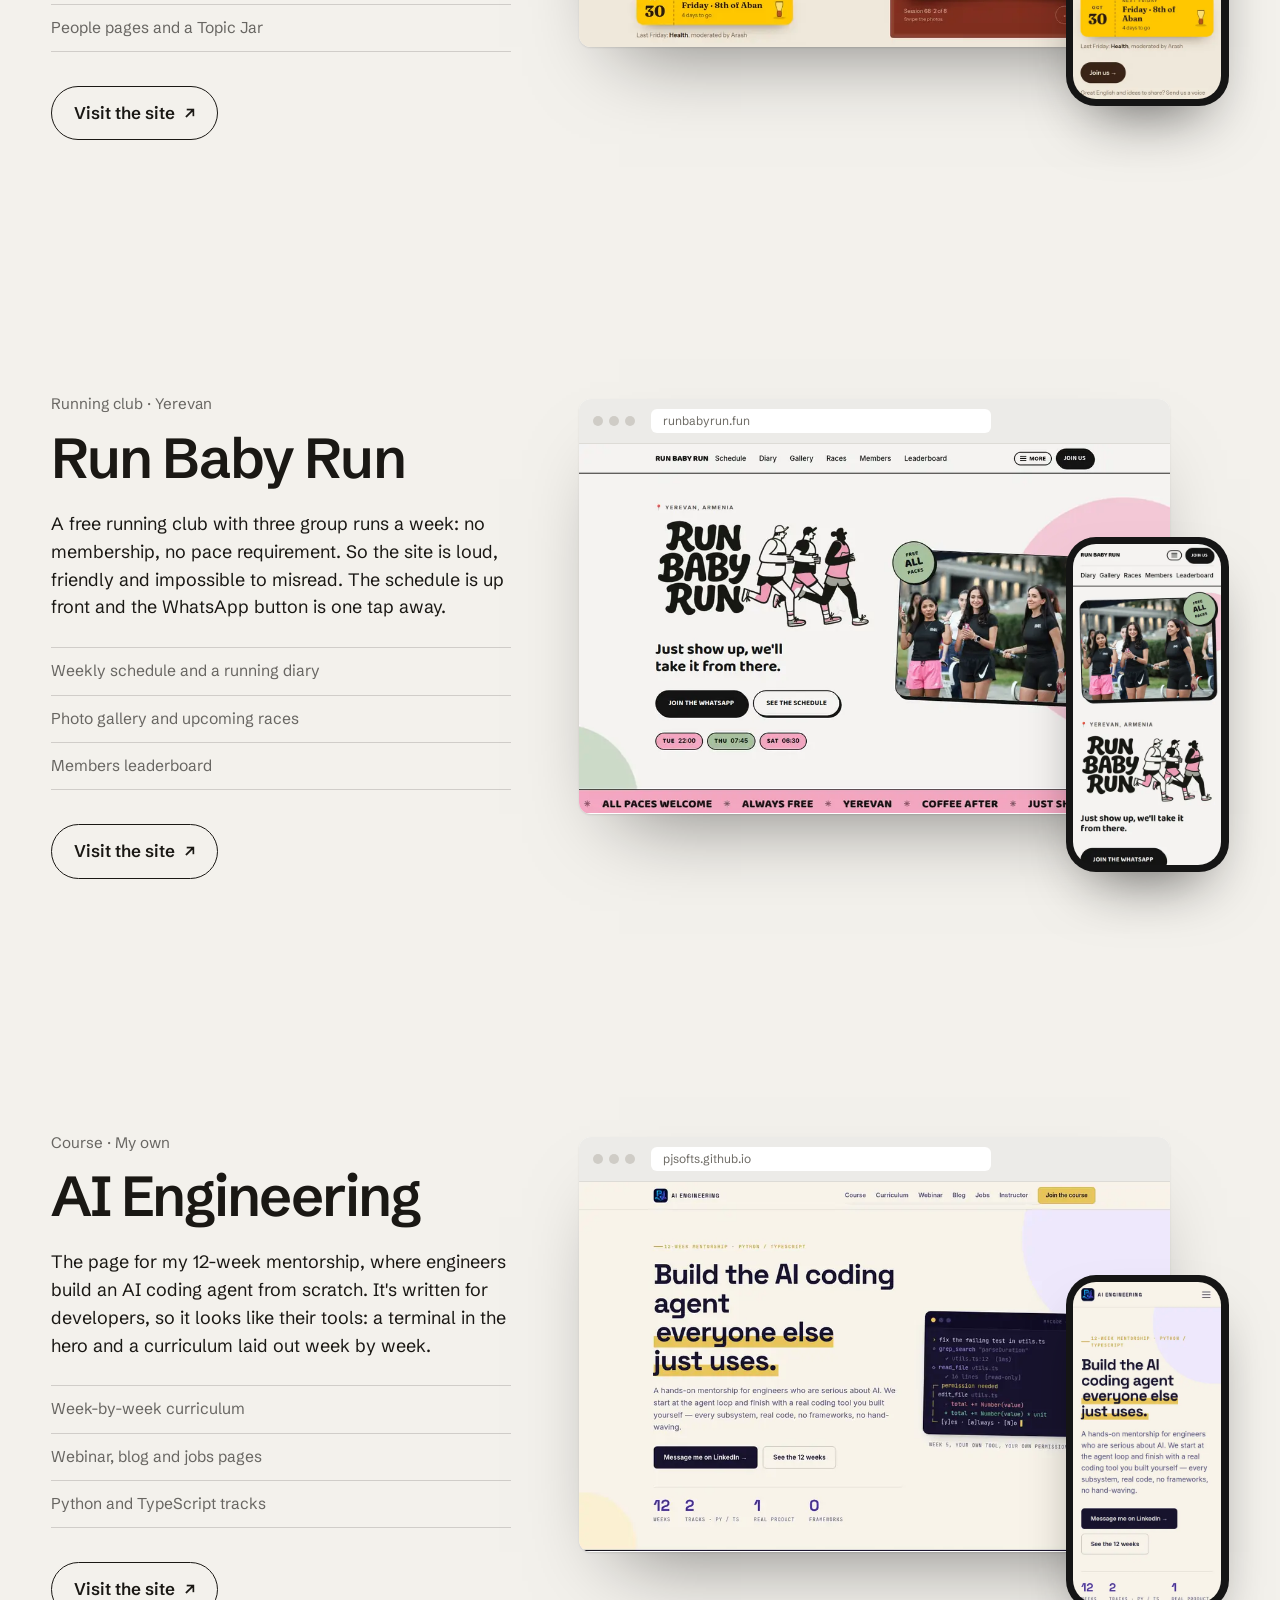
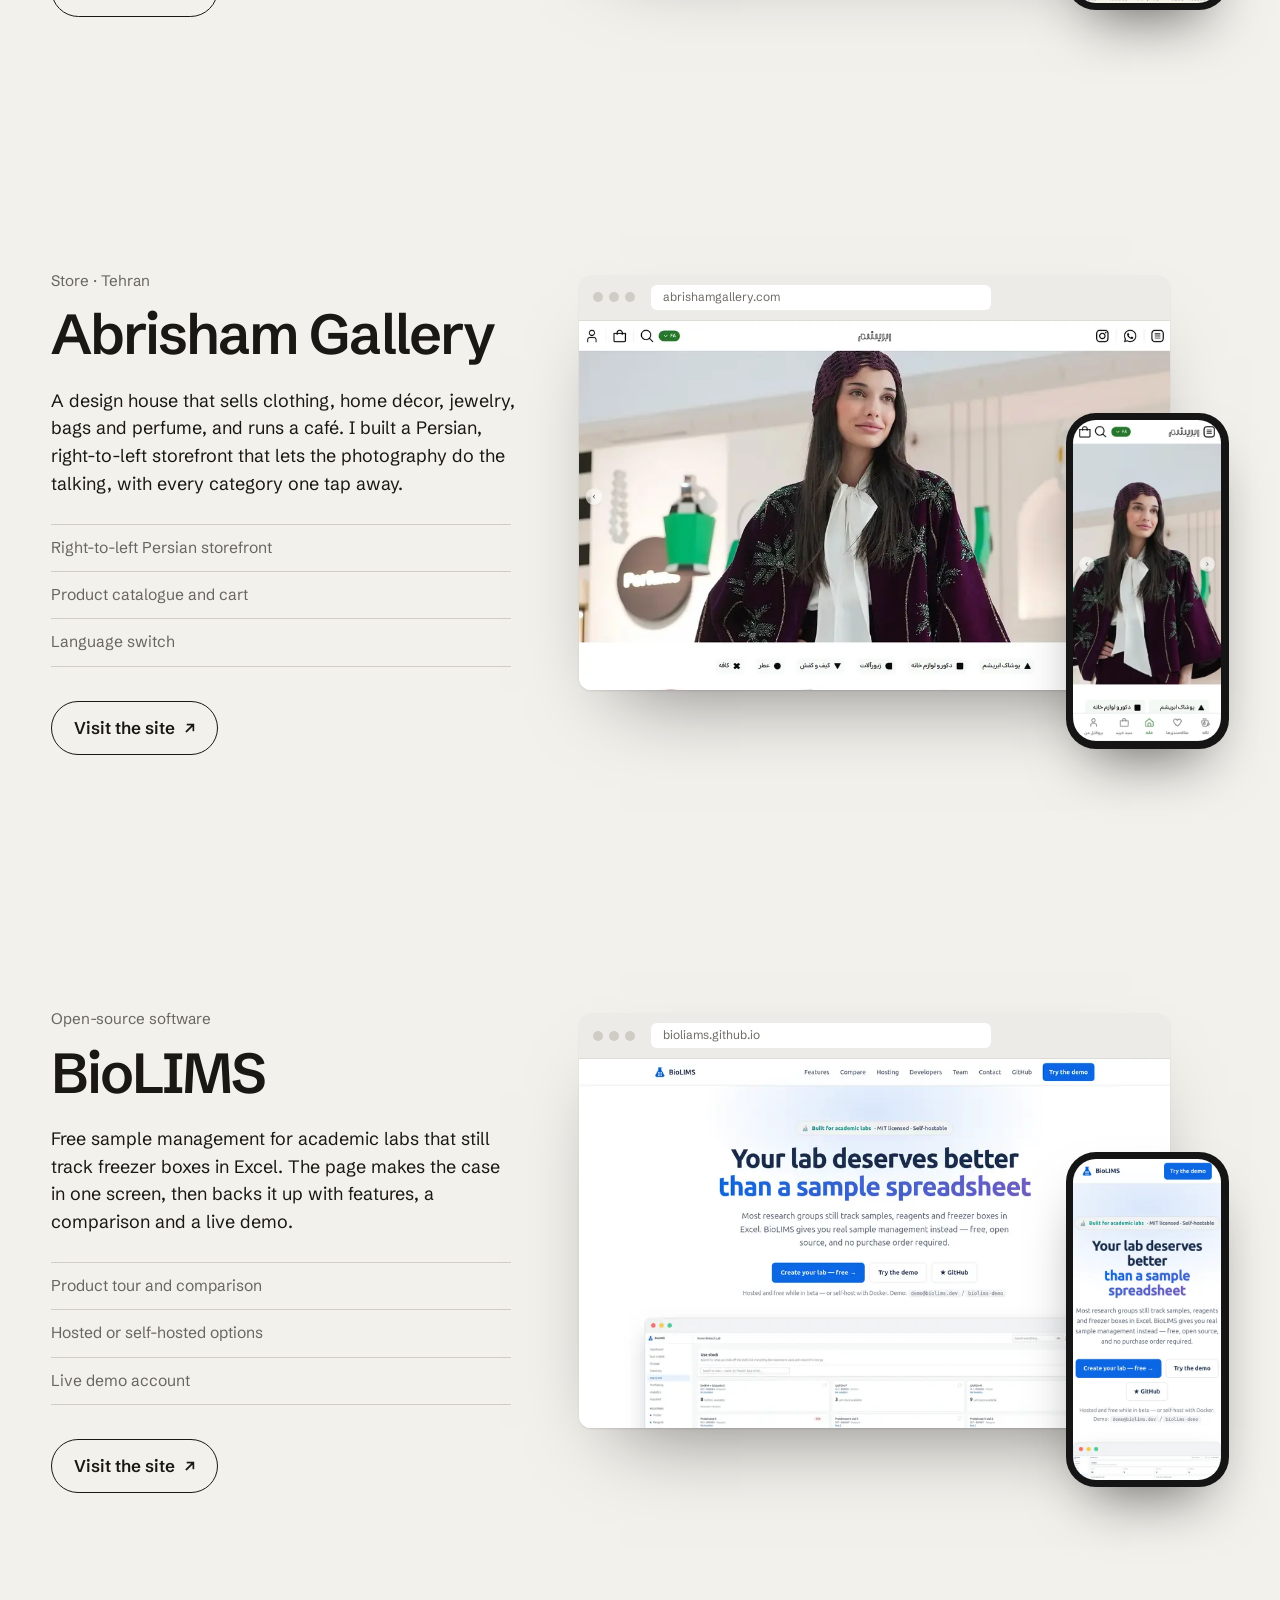
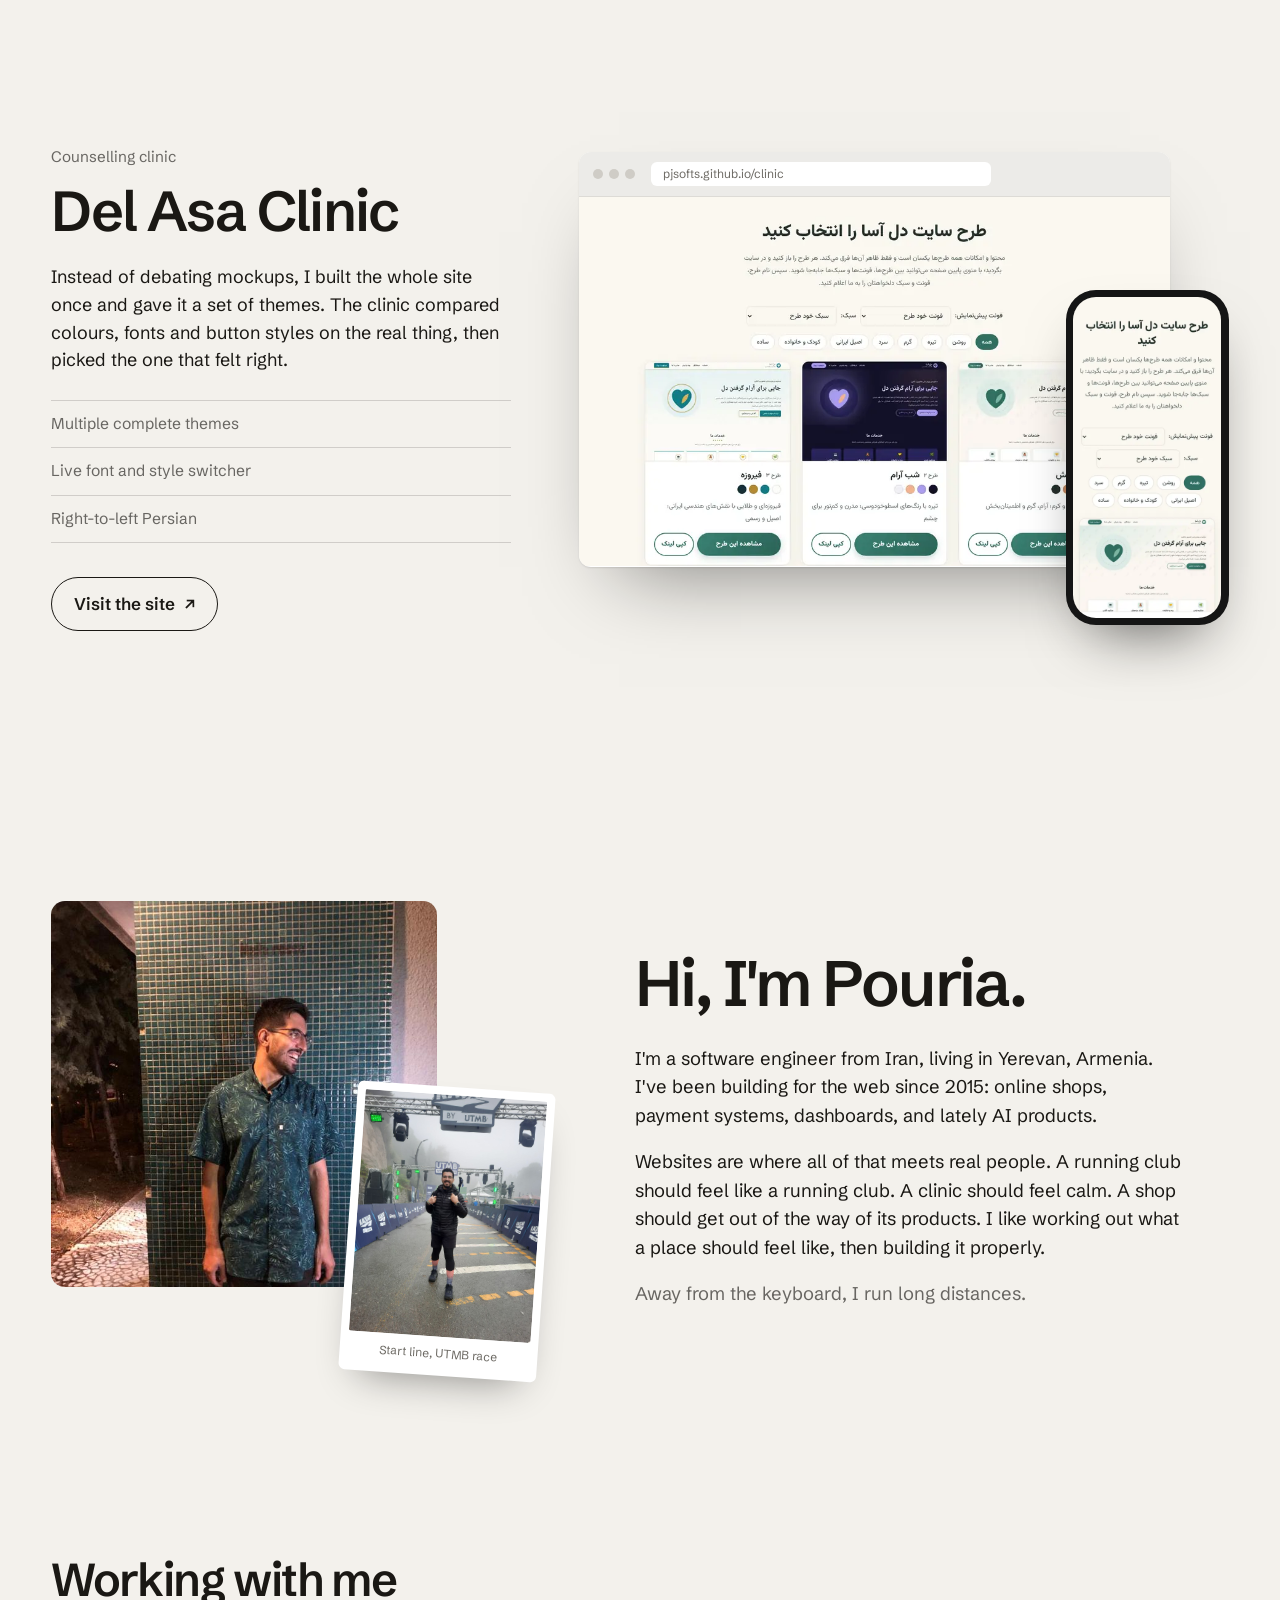
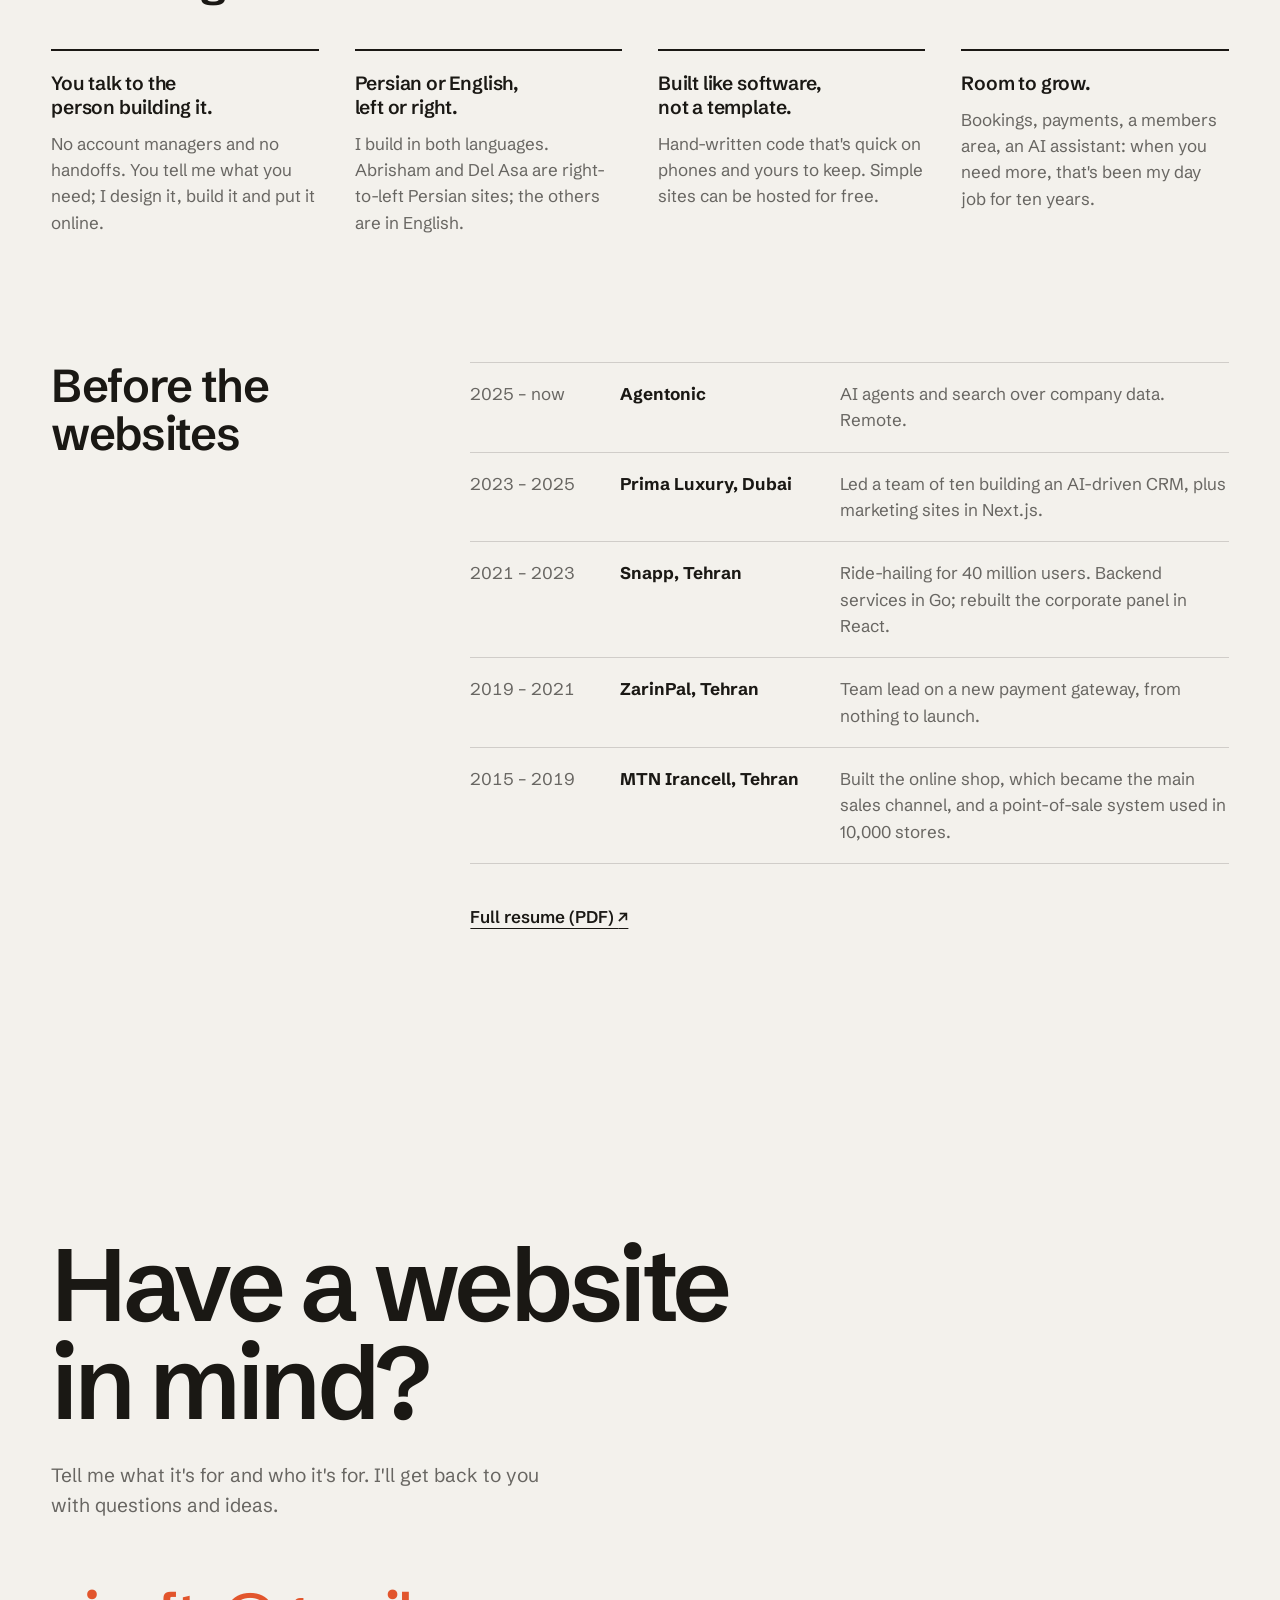
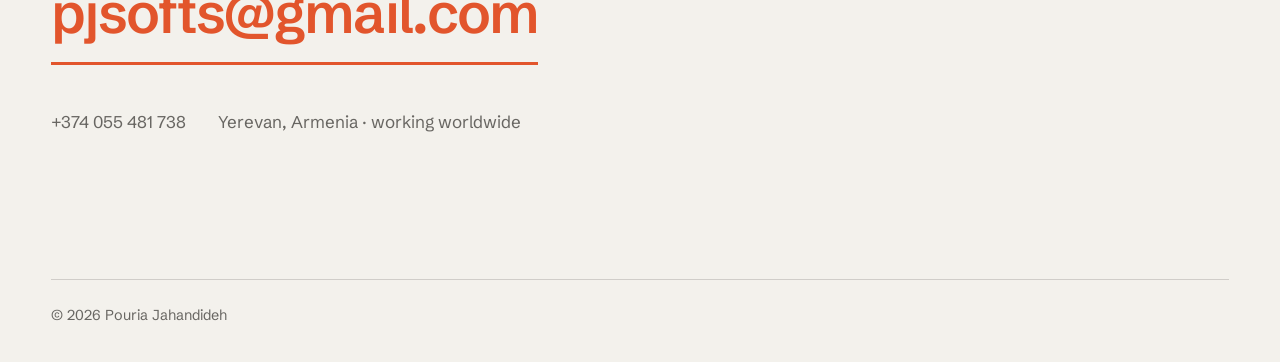
==== commit 90d11abe: "Rebuild the site as a websites portfolio New design from scratch: each project is shown with full-pa" ====
--- a/index.html
+++ b/index.html
@@ -3,329 +3,270 @@
 <head>
   <meta charset="utf-8">
   <meta name="viewport" content="width=device-width, initial-scale=1">
-  <meta name="description" content="Pouria Jahandideh — I design and build websites and AI products. See the sites I've shipped.">
-  <meta property="og:title" content="Pouria Jahandideh — Websites, Products & AI">
-  <meta property="og:description" content="I design and build websites people remember — and the products behind them.">
-  <meta property="og:image" content="https://pouriajahandideh.com/assets/projects/ted.webp">
+  <title>Pouria Jahandideh — Websites</title>
+  <meta name="description" content="I design and build websites for clubs, shops, clinics and startups. Here are six of them.">
+  <meta name="theme-color" content="#f3f1ec">
+  <meta property="og:title" content="Pouria Jahandideh — Websites">
+  <meta property="og:description" content="I design and build websites for clubs, shops, clinics and startups. Here are six of them.">
+  <meta property="og:image" content="https://pouriajahandideh.com/assets/work/ted-thumb.webp">
   <meta property="og:url" content="https://pouriajahandideh.com/">
-  <title>Pouria Jahandideh — Websites × Products × AI</title>
   <link rel="preconnect" href="https://fonts.googleapis.com">
   <link rel="preconnect" href="https://fonts.gstatic.com" crossorigin>
-  <link href="https://fonts.googleapis.com/css2?family=DM+Mono:wght@400;500&family=DM+Sans:wght@400;500;600;700&family=Space+Grotesk:wght@400;500;600;700&display=swap" rel="stylesheet">
+  <link href="https://fonts.googleapis.com/css2?family=Schibsted+Grotesk:ital,wght@0,400..800;1,400..600&family=Vazirmatn:wght@500&display=swap" rel="stylesheet">
   <link rel="stylesheet" href="style.css">
 </head>
 <body>
-  <div class="grain" aria-hidden="true"></div>
-
-  <header class="nav">
-    <a class="brand" href="#top">P / J</a>
-    <nav class="nav-links" aria-label="Main navigation">
-      <a href="#websites">Websites</a>
+  <header class="top">
+    <a class="name" href="#">Pouria Jahandideh <span lang="fa" dir="rtl">پوریا جهاندیده</span></a>
+    <nav>
       <a href="#work">Work</a>
       <a href="#about">About</a>
-      <a href="#life">Life</a>
-      <a href="#contact">Contact</a>
+      <a class="nav-contact" href="#contact">Contact</a>
     </nav>
-    <a class="resume-link" href="resume.pdf" target="_blank" rel="noopener">Resume ↗</a>
   </header>
 
-  <main id="top">
-    <section class="hero">
-      <div class="hero-copy reveal">
-        <p class="eyebrow">HELLO, I'M POURIA.</p>
-        <h1>I build websites<br><em>people remember.</em></h1>
-        <p class="hero-text">
-          Product-minded engineer who designs and ships <strong>websites, products
-          and AI tools</strong> — from a club's first homepage to a full storefront.
+  <main>
+    <section class="hero" data-bg="#f3f1ec" data-ink="#1a1814" data-accent="#e2552c">
+      <p class="status"><i></i> Taking on new projects</p>
+      <h1>I design and build websites for clubs, shops, clinics and&nbsp;startups.</h1>
+      <div class="hero-foot">
+        <p>
+          Every site on this page was designed and coded by me, from the first sketch
+          to the live domain. My day job is software engineering, ten years of it,
+          so the sites are fast, solid, and ready to grow.
         </p>
-        <div class="hero-actions">
-          <a class="button button-dark" href="#websites">See the websites <span>↓</span></a>
-          <a class="text-link" href="mailto:pjsofts@gmail.com">Let's talk ↗</a>
-        </div>
-      </div>
-
-      <div class="hero-visual reveal delay-1">
-        <div class="portrait-frame">
-          <img src="assets/pouria-work.jpg" alt="Pouria working at a desk">
-          <span class="stamp">WEB<br>× AI<br>× CODE</span>
-        </div>
-        <div class="floating-note">
-          <span>Recently shipped</span>
-          <strong>6 live websites,<br>built in Yerevan.</strong>
-        </div>
-      </div>
-    </section>
-
-    <div class="marquee" aria-hidden="true">
-      <div class="marquee-track"><span>Tehran English Discussion</span><i>✳</i><span>Run Baby Run</span><i>✳</i><span>Abrisham Gallery</span><i>✳</i><span>AI Engineering</span><i>✳</i><span>BioLIMS</span><i>✳</i><span>Del Asa Clinic</span><i>✳</i><span>Tehran English Discussion</span><i>✳</i><span>Run Baby Run</span><i>✳</i><span>Abrisham Gallery</span><i>✳</i><span>AI Engineering</span><i>✳</i><span>BioLIMS</span><i>✳</i><span>Del Asa Clinic</span><i>✳</i></div>
+        <a class="hero-link" href="#work">See six of them <span>↓</span></a>
+      </div>
+
+      <div class="fan" aria-label="Websites on this page">
+        <a class="fan-card" href="#ted" style="--i:0"><img src="assets/work/ted-thumb.webp" alt="" width="640" height="400"><span>Tehran English Discussion</span></a>
+        <a class="fan-card" href="#run" style="--i:1"><img src="assets/work/run-thumb.webp" alt="" width="640" height="400"><span>Run Baby Run</span></a>
+        <a class="fan-card" href="#ai" style="--i:2"><img src="assets/work/ai-thumb.webp" alt="" width="640" height="400"><span>AI Engineering</span></a>
+        <a class="fan-card" href="#abrisham" style="--i:3"><img src="assets/work/abrisham-thumb.webp" alt="" width="640" height="400"><span>Abrisham Gallery</span></a>
+        <a class="fan-card" href="#biolims" style="--i:4"><img src="assets/work/biolims-thumb.webp" alt="" width="640" height="400"><span>BioLIMS</span></a>
+        <a class="fan-card" href="#clinic" style="--i:5"><img src="assets/work/clinic-thumb.webp" alt="" width="640" height="400"><span>Del Asa Clinic</span></a>
+      </div>
+    </section>
+
+    <div id="work">
+      <section class="project" id="ted" data-bg="#efe3d1" data-ink="#2b1b13" data-accent="#b5432b">
+        <div class="project-text">
+          <p class="meta">Discussion club · Tehran</p>
+          <h2>Tehran English Discussion</h2>
+          <p class="lede">
+            A club that meets every Friday around one long table to share what life has taught them,
+            in English. The site had to feel like that room: warm, a little old-fashioned, and full of people.
+          </p>
+          <ul class="features">
+            <li>Countdown to the next Friday, in both calendars</li>
+            <li>Archive of every session, with member ratings</li>
+            <li>People pages and a Topic Jar</li>
+          </ul>
+          <a class="visit" href="https://tehran-english-discussion.github.io/" target="_blank" rel="noopener">Visit the site <span>↗</span></a>
+        </div>
+        <div class="project-visual">
+          <div class="desktop">
+            <div class="bar"><i></i><i></i><i></i><em>tehran-english-discussion.github.io</em></div>
+            <div class="screen"><img class="scroller" src="assets/work/ted-desktop.webp" alt="Full homepage of Tehran English Discussion" loading="lazy" width="960" height="2480" style="--dur:22s"></div>
+          </div>
+          <div class="phone"><div class="screen"><img class="scroller" src="assets/work/ted-mobile.webp" alt="" loading="lazy" width="400" height="4308" style="--dur:30s"></div></div>
+        </div>
+      </section>
+
+      <section class="project" id="run" data-bg="#f6d5e1" data-ink="#141414" data-accent="#141414">
+        <div class="project-text">
+          <p class="meta">Running club · Yerevan</p>
+          <h2>Run Baby Run</h2>
+          <p class="lede">
+            A free running club with three group runs a week: no membership, no pace requirement.
+            So the site is loud, friendly and impossible to misread. The schedule is up front and
+            the WhatsApp button is one tap away.
+          </p>
+          <ul class="features">
+            <li>Weekly schedule and a running diary</li>
+            <li>Photo gallery and upcoming races</li>
+            <li>Members leaderboard</li>
+          </ul>
+          <a class="visit" href="http://runbabyrun.fun/" target="_blank" rel="noopener">Visit the site <span>↗</span></a>
+        </div>
+        <div class="project-visual">
+          <div class="desktop">
+            <div class="bar"><i></i><i></i><i></i><em>runbabyrun.fun</em></div>
+            <div class="screen"><img class="scroller" src="assets/work/run-desktop.webp" alt="Full homepage of Run Baby Run" loading="lazy" width="960" height="3733" style="--dur:30s"></div>
+          </div>
+          <div class="phone"><div class="screen"><img class="scroller" src="assets/work/run-mobile.webp" alt="" loading="lazy" width="400" height="4308" style="--dur:30s"></div></div>
+        </div>
+      </section>
+
+      <section class="project" id="ai" data-bg="#1d173a" data-ink="#f4efe4" data-accent="#ecc94b">
+        <div class="project-text">
+          <p class="meta">Course · My own</p>
+          <h2>AI Engineering</h2>
+          <p class="lede">
+            The page for my 12-week mentorship, where engineers build an AI coding agent from scratch.
+            It's written for developers, so it looks like their tools: a terminal in the hero and a
+            curriculum laid out week by week.
+          </p>
+          <ul class="features">
+            <li>Week-by-week curriculum</li>
+            <li>Webinar, blog and jobs pages</li>
+            <li>Python and TypeScript tracks</li>
+          </ul>
+          <a class="visit" href="https://pjsofts.github.io" target="_blank" rel="noopener">Visit the site <span>↗</span></a>
+        </div>
+        <div class="project-visual">
+          <div class="desktop">
+            <div class="bar"><i></i><i></i><i></i><em>pjsofts.github.io</em></div>
+            <div class="screen"><img class="scroller" src="assets/work/ai-desktop.webp" alt="Full homepage of the AI Engineering course" loading="lazy" width="960" height="3733" style="--dur:30s"></div>
+          </div>
+          <div class="phone"><div class="screen"><img class="scroller" src="assets/work/ai-mobile.webp" alt="" loading="lazy" width="400" height="4308" style="--dur:30s"></div></div>
+        </div>
+      </section>
+
+      <section class="project" id="abrisham" data-bg="#f6f6f2" data-ink="#111111" data-accent="#2e7d4a">
+        <div class="project-text">
+          <p class="meta">Store · Tehran</p>
+          <h2>Abrisham Gallery</h2>
+          <p class="lede">
+            A design house that sells clothing, home décor, jewelry, bags and perfume, and runs a café.
+            I built a Persian, right-to-left storefront that lets the photography do the talking,
+            with every category one tap away.
+          </p>
+          <ul class="features">
+            <li>Right-to-left Persian storefront</li>
+            <li>Product catalogue and cart</li>
+            <li>Language switch</li>
+          </ul>
+          <a class="visit" href="https://abrishamgallery.com/" target="_blank" rel="noopener">Visit the site <span>↗</span></a>
+        </div>
+        <div class="project-visual">
+          <div class="desktop">
+            <div class="bar"><i></i><i></i><i></i><em>abrishamgallery.com</em></div>
+            <div class="screen"><img class="scroller" src="assets/work/abrisham-desktop.webp" alt="Full homepage of Abrisham Gallery" loading="lazy" width="960" height="3775" style="--dur:30s"></div>
+          </div>
+          <div class="phone"><div class="screen"><img class="scroller" src="assets/work/abrisham-mobile.webp" alt="" loading="lazy" width="400" height="4308" style="--dur:30s"></div></div>
+        </div>
+      </section>
+
+      <section class="project" id="biolims" data-bg="#e2eafa" data-ink="#0f1d3a" data-accent="#1d5fe0">
+        <div class="project-text">
+          <p class="meta">Open-source software</p>
+          <h2>BioLIMS</h2>
+          <p class="lede">
+            Free sample management for academic labs that still track freezer boxes in Excel.
+            The page makes the case in one screen, then backs it up with features, a comparison
+            and a live demo.
+          </p>
+          <ul class="features">
+            <li>Product tour and comparison</li>
+            <li>Hosted or self-hosted options</li>
+            <li>Live demo account</li>
+          </ul>
+          <a class="visit" href="https://bioliams.github.io/" target="_blank" rel="noopener">Visit the site <span>↗</span></a>
+        </div>
+        <div class="project-visual">
+          <div class="desktop">
+            <div class="bar"><i></i><i></i><i></i><em>bioliams.github.io</em></div>
+            <div class="screen"><img class="scroller" src="assets/work/biolims-desktop.webp" alt="Full homepage of BioLIMS" loading="lazy" width="960" height="3733" style="--dur:30s"></div>
+          </div>
+          <div class="phone"><div class="screen"><img class="scroller" src="assets/work/biolims-mobile.webp" alt="" loading="lazy" width="400" height="4308" style="--dur:30s"></div></div>
+        </div>
+      </section>
+
+      <section class="project" id="clinic" data-bg="#dce9e2" data-ink="#11302a" data-accent="#2f6f5e">
+        <div class="project-text">
+          <p class="meta">Counselling clinic</p>
+          <h2>Del Asa Clinic</h2>
+          <p class="lede">
+            Instead of debating mockups, I built the whole site once and gave it a set of themes.
+            The clinic compared colours, fonts and button styles on the real thing, then picked
+            the one that felt right.
+          </p>
+          <ul class="features">
+            <li>Multiple complete themes</li>
+            <li>Live font and style switcher</li>
+            <li>Right-to-left Persian</li>
+          </ul>
+          <a class="visit" href="https://pjsofts.github.io/clinic/themes.html" target="_blank" rel="noopener">Visit the site <span>↗</span></a>
+        </div>
+        <div class="project-visual">
+          <div class="desktop">
+            <div class="bar"><i></i><i></i><i></i><em>pjsofts.github.io/clinic</em></div>
+            <div class="screen"><img class="scroller" src="assets/work/clinic-desktop.webp" alt="Theme picker page of the Del Asa clinic site" loading="lazy" width="960" height="3733" style="--dur:30s"></div>
+          </div>
+          <div class="phone"><div class="screen"><img class="scroller" src="assets/work/clinic-mobile.webp" alt="" loading="lazy" width="400" height="4308" style="--dur:30s"></div></div>
+        </div>
+      </section>
     </div>
 
-    <section class="statement reveal">
-      <p class="section-kicker">01 / THE SHORT VERSION</p>
-      <h2>I like turning <span>ambiguous ideas</span> into things people can actually use.</h2>
-      <div class="statement-grid">
+    <section class="about" id="about" data-bg="#f3f1ec" data-ink="#1a1814" data-accent="#e2552c">
+      <div class="about-photos">
+        <img class="portrait" src="assets/pouria-utmb.jpg" alt="Pouria smiling in front of a green tiled wall" width="640" height="640" loading="lazy">
+        <figure class="race">
+          <img src="assets/pouria-life.jpg" alt="Pouria at the start line of a UTMB trail race" width="960" height="1280" loading="lazy">
+          <figcaption>Start line, UTMB race</figcaption>
+        </figure>
+      </div>
+      <div class="about-text">
+        <h2>Hi, I'm Pouria.</h2>
         <p>
-          My background sits between engineering and product: I can think through
-          the user problem, make architecture decisions, prototype the idea,
-          and help get it into production.
+          I'm a software engineer from Iran, living in Yerevan, Armenia. I've been building for
+          the web since 2015: online shops, payment systems, dashboards, and lately AI products.
         </p>
         <p>
-          Over 10+ years I've built SaaS platforms, payment systems, enterprise
-          software, large-scale ride-hailing systems, and now generative-AI
-          products.
+          Websites are where all of that meets real people. A running club should feel like a
+          running club. A clinic should feel calm. A shop should get out of the way of its
+          products. I like working out what a place should feel like, then building it properly.
         </p>
-      </div>
-    </section>
-
-    <section id="websites" class="websites">
-      <div class="websites-head reveal">
-        <div>
-          <p class="section-kicker">02 / WEBSITES I'VE BUILT</p>
-          <h2>Live on the web,<br><em>built by hand.</em></h2>
-        </div>
-        <p class="websites-intro">
-          Clubs, shops, clinics, courses and open-source products. Each one designed
-          around the people who use it — and every one of them is live. Click any
-          site to visit it.
-        </p>
-      </div>
-      <div class="sites">
-        <a class="site feature reveal" href="https://tehran-english-discussion.github.io/" target="_blank" rel="noopener" style="--tint: #b5432b">
-          <div class="browser">
-            <div class="browser-bar"><i></i><i></i><i></i><span>tehran-english-discussion.github.io</span></div>
-            <div class="browser-shot"><img src="assets/projects/ted.webp" alt="Homepage of Tehran English Discussion" loading="lazy" width="1200" height="750"></div>
-          </div>
-          <div class="site-info">
-            <p class="mono"><b>01</b> Community · Tehran</p>
-            <h3>Tehran English Discussion <span class="arrow">↗</span></h3>
-            <p class="site-desc">A warm home for a weekly English discussion club — a live “next Friday” countdown, session archive, member profiles and a topic jar.</p>
-            <div class="tags"><span>Community</span><span>Events</span><span>Archive</span></div>
-          </div>
-        </a>
-        <a class="site feature reveal delay-1" href="http://runbabyrun.fun/" target="_blank" rel="noopener" style="--tint: #ec9fbb">
-          <div class="browser">
-            <div class="browser-bar"><i></i><i></i><i></i><span>runbabyrun.fun</span></div>
-            <div class="browser-shot"><img src="assets/projects/run.webp" alt="Homepage of Run Baby Run" loading="lazy" width="1200" height="750"></div>
-          </div>
-          <div class="site-info">
-            <p class="mono"><b>02</b> Running club · Yerevan</p>
-            <h3>Run Baby Run <span class="arrow">↗</span></h3>
-            <p class="site-desc">A playful identity for a free running club — weekly schedule, run diary, photo gallery, races and a members leaderboard.</p>
-            <div class="tags"><span>Brand</span><span>Community</span><span>Gallery</span></div>
-          </div>
-        </a>
-        <a class="site reveal" href="https://abrishamgallery.com/" target="_blank" rel="noopener" style="--tint: #2f7d4f">
-          <div class="browser">
-            <div class="browser-bar"><i></i><i></i><i></i><span>abrishamgallery.com</span></div>
-            <div class="browser-shot"><img src="assets/projects/abrisham.webp" alt="Homepage of Abrisham Gallery" loading="lazy" width="1200" height="750"></div>
-          </div>
-          <div class="site-info">
-            <p class="mono"><b>03</b> E-commerce · Tehran</p>
-            <h3>Abrisham Gallery <span class="arrow">↗</span></h3>
-            <p class="site-desc">A Persian-first, right-to-left storefront for a design house — apparel, décor, jewelry, perfume and a café under one roof.</p>
-            <div class="tags"><span>Storefront</span><span>RTL</span><span>Fashion</span></div>
-          </div>
-        </a>
-        <a class="site reveal delay-1" href="https://pjsofts.github.io" target="_blank" rel="noopener" style="--tint: #3a2d8c">
-          <div class="browser">
-            <div class="browser-bar"><i></i><i></i><i></i><span>pjsofts.github.io</span></div>
-            <div class="browser-shot"><img src="assets/projects/ai.webp" alt="Homepage of AI Engineering" loading="lazy" width="1200" height="750"></div>
-          </div>
-          <div class="site-info">
-            <p class="mono"><b>04</b> Course landing page</p>
-            <h3>AI Engineering <span class="arrow">↗</span></h3>
-            <p class="site-desc">The landing page for my 12-week mentorship where engineers build a Claude Code-style coding agent from scratch.</p>
-            <div class="tags"><span>Landing page</span><span>Education</span><span>AI</span></div>
-          </div>
-        </a>
-        <a class="site reveal" href="https://bioliams.github.io/" target="_blank" rel="noopener" style="--tint: #1d5fe0">
-          <div class="browser">
-            <div class="browser-bar"><i></i><i></i><i></i><span>bioliams.github.io</span></div>
-            <div class="browser-shot"><img src="assets/projects/biolims.webp" alt="Homepage of BioLIMS" loading="lazy" width="1200" height="750"></div>
-          </div>
-          <div class="site-info">
-            <p class="mono"><b>05</b> Open-source SaaS</p>
-            <h3>BioLIMS <span class="arrow">↗</span></h3>
-            <p class="site-desc">A product site for open-source lab sample management — features, comparison, hosting options and developer docs.</p>
-            <div class="tags"><span>SaaS</span><span>Open source</span><span>Product</span></div>
-          </div>
-        </a>
-        <a class="site reveal delay-1" href="https://pjsofts.github.io/clinic/themes.html" target="_blank" rel="noopener" style="--tint: #2f6f5e">
-          <div class="browser">
-            <div class="browser-bar"><i></i><i></i><i></i><span>pjsofts.github.io/clinic</span></div>
-            <div class="browser-shot"><img src="assets/projects/clinic.webp" alt="Homepage of Del Asa Clinic" loading="lazy" width="1200" height="750"></div>
-          </div>
-          <div class="site-info">
-            <p class="mono"><b>06</b> Counseling clinic · Theme picker</p>
-            <h3>Del Asa Clinic <span class="arrow">↗</span></h3>
-            <p class="site-desc">A clinic site delivered as a set of themes, so the client could compare palettes, fonts and styles live before choosing one.</p>
-            <div class="tags"><span>Healthcare</span><span>RTL</span><span>Design system</span></div>
-          </div>
-        </a>
-      </div>
-      <div class="websites-cta reveal">
-        <p>Need a website like these?</p>
-        <a class="button button-dark" href="#contact">Start a project <span>→</span></a>
-      </div>
-    </section>
-
-    <section id="work" class="work">
-      <div class="section-head reveal">
-        <p class="section-kicker">03 / SELECTED WORK</p>
-        <p class="muted">A few chapters from the day job.</p>
-      </div>
-
-      <article class="case reveal">
-        <div class="case-index">01</div>
-        <div class="case-main">
-          <div class="case-title">
-            <p class="mono">JAN 2025 — PRESENT</p>
-            <h3>Generative AI<br>in production.</h3>
-          </div>
-          <p class="case-copy">
-            Building AI features on a real-time platform: agents that take meaningful
-            actions, LLM pipelines, RAG over vector databases, search, recommendations,
-            and memory — with React / Next.js interfaces on top.
-          </p>
-          <div class="tags">
-            <span>LLMs</span><span>AI Agents</span><span>RAG</span><span>Python</span><span>React</span>
-          </div>
-        </div>
-        <div class="case-side">
-          <div class="number">10<span>+</span></div>
-          <p>years building software</p>
-        </div>
-      </article>
-
-      <article class="case case-alt reveal">
-        <div class="case-index">02</div>
-        <div class="case-main">
-          <div class="case-title">
-            <p class="mono">2023 — 2025 · DUBAI</p>
-            <h3>From zero<br>to an AI CRM.</h3>
-          </div>
-          <p class="case-copy">
-            Led the engineering effort behind an AI-driven CRM designed to strengthen
-            client relationships, capture leads, and automate communication. Owned
-            architecture across microservices and led a cross-functional team of 10.
-          </p>
-          <div class="tags">
-            <span>Product</span><span>Golang</span><span>React</span><span>Postgres</span><span>AWS</span>
-          </div>
-        </div>
-        <div class="case-side metric-card">
-          <div class="number">10</div>
-          <p>people across engineering, design & product</p>
-        </div>
-      </article>
-
-      <article class="case reveal">
-        <div class="case-index">03</div>
-        <div class="case-main">
-          <div class="case-title">
-            <p class="mono">2021 — 2023 · SNAPP</p>
-            <h3>Engineering<br>at scale.</h3>
-          </div>
-          <p class="case-copy">
-            Built backend microservices and a corporate panel for a ride-hailing
-            platform serving 40M users and 3M daily rides, with a focus on
-            concurrency, throughput, and production migrations.
-          </p>
-          <div class="tags">
-            <span>Go</span><span>gRPC</span><span>NATS</span><span>React</span><span>Kubernetes</span>
-          </div>
-        </div>
-        <div class="case-side">
-          <div class="number">40M</div>
-          <p>users on the platform</p>
-        </div>
-      </article>
-    </section>
-
-    <section class="capabilities reveal">
-      <div>
-        <p class="section-kicker">04 / WHAT I BRING</p>
-        <h2>Product thinking,<br>technical depth.</h2>
-      </div>
-      <div class="capability-list">
-        <div><span>01</span><strong>Product</strong><p>Discovery, customer collaboration, zero-to-one delivery, turning ideas into useful systems.</p></div>
-        <div><span>02</span><strong>AI</strong><p>LLMs, RAG, agents, vector search, inference pipelines, and AI features that take action.</p></div>
-        <div><span>03</span><strong>Engineering</strong><p>Go, React, TypeScript, Python, distributed systems, APIs, SaaS architecture and cloud infrastructure.</p></div>
-        <div><span>04</span><strong>Leadership</strong><p>Technical leadership, cross-functional collaboration, mentoring, and communicating complex systems clearly.</p></div>
-      </div>
-    </section>
-
-    <section id="about" class="about reveal">
-      <div class="about-image">
-        <img src="assets/pouria-life.jpg" alt="Pouria outdoors">
-      </div>
-      <div class="about-copy">
-        <p class="section-kicker">05 / BEYOND THE SCREEN</p>
-        <h2>I'm interested in the <em>whole</em> thing.</h2>
-        <p>
-          Technology is a big part of my life, but it isn't the whole story.
-          I run long distances, teach, meet people, explore new places, and
-          enjoy building communities around things I care about.
-        </p>
-        <p>
-          I think those experiences make me better at product work: curiosity,
-          consistency, empathy, and the ability to stay with a difficult problem
-          longer than is comfortable.
-        </p>
-        <a class="text-link" href="#life">A little more about that ↓</a>
-      </div>
-    </section>
-
-    <section id="life" class="life">
-      <div class="section-head reveal">
-        <p class="section-kicker">06 / LIFE OUTSIDE WORK</p>
-        <p class="muted">The other tabs that are always open.</p>
-      </div>
-      <div class="life-grid">
-        <figure class="life-card tall reveal">
-          <img src="assets/pouria-utmb.jpg" alt="Pouria at an ultramarathon event">
-          <figcaption><span>RUN</span><strong>Long distances.</strong></figcaption>
-        </figure>
-        <figure class="life-card reveal delay-1">
-          <img src="assets/pouria-life.jpg" alt="Pouria taking a photo">
-          <figcaption><span>EXPLORE</span><strong>New places, new perspectives.</strong></figcaption>
-        </figure>
-        <div class="life-note reveal delay-2">
-          <p class="big-quote">“Make useful things. Keep learning. Stay curious.”</p>
-          <p class="mono">— personal operating system</p>
-        </div>
-      </div>
-    </section>
-
-    <section class="education reveal">
-      <div class="education-head">
-        <p class="section-kicker">07 / A FEW FACTS</p>
-      </div>
-      <div class="facts">
-        <div><strong>10+</strong><span>years in software</span></div>
-        <div><strong>Go + React</strong><span>core engineering stack</span></div>
-        <div><strong>6</strong><span>live websites shipped</span></div>
-        <div><strong>C1</strong><span>professional English</span></div>
-      </div>
-    </section>
-
-    <section id="contact" class="contact reveal">
-      <p class="section-kicker">08 / SAY HELLO</p>
-      <h2>Need a website<br><em>worth visiting?</em></h2>
-      <a class="email" href="mailto:pjsofts@gmail.com">pjsofts@gmail.com <span>↗</span></a>
-      <div class="contact-meta">
-        <span>Yerevan, Armenia</span>
-        <span>Remote / Worldwide</span>
+        <p>Away from the keyboard, I run long distances.</p>
+      </div>
+    </section>
+
+    <section class="how" data-bg="#f3f1ec" data-ink="#1a1814" data-accent="#e2552c">
+      <h2>Working with me</h2>
+      <div class="how-grid">
+        <div>
+          <h3>You talk to the person building it.</h3>
+          <p>No account managers and no handoffs. You tell me what you need; I design it, build it and put it online.</p>
+        </div>
+        <div>
+          <h3>Persian or English, left or right.</h3>
+          <p>I build in both languages. Abrisham and Del Asa are right-to-left Persian sites; the others are in English.</p>
+        </div>
+        <div>
+          <h3>Built like software, not a template.</h3>
+          <p>Hand-written code that's quick on phones and yours to keep. Simple sites can be hosted for free.</p>
+        </div>
+        <div>
+          <h3>Room to grow.</h3>
+          <p>Bookings, payments, a members area, an AI assistant: when you need more, that's been my day job for ten years.</p>
+        </div>
+      </div>
+
+      <div class="before">
+        <h2>Before the websites</h2>
+        <ol class="timeline">
+          <li><span>2025 – now</span><strong>Agentonic</strong><p>AI agents and search over company data. Remote.</p></li>
+          <li><span>2023 – 2025</span><strong>Prima Luxury, Dubai</strong><p>Led a team of ten building an AI-driven CRM, plus marketing sites in Next.js.</p></li>
+          <li><span>2021 – 2023</span><strong>Snapp, Tehran</strong><p>Ride-hailing for 40 million users. Backend services in Go; rebuilt the corporate panel in React.</p></li>
+          <li><span>2019 – 2021</span><strong>ZarinPal, Tehran</strong><p>Team lead on a new payment gateway, from nothing to launch.</p></li>
+          <li><span>2015 – 2019</span><strong>MTN Irancell, Tehran</strong><p>Built the online shop, which became the main sales channel, and a point-of-sale system used in 10,000 stores.</p></li>
+        </ol>
+        <a class="resume" href="resume.pdf" target="_blank" rel="noopener">Full resume (PDF) <span>↗</span></a>
+      </div>
+    </section>
+
+    <section class="contact" id="contact" data-bg="#1a1814" data-ink="#f3f1ec" data-accent="#ff8a5c">
+      <h2>Have a website in mind?</h2>
+      <p>Tell me what it's for and who it's for. I'll get back to you with questions and ideas.</p>
+      <a class="email" href="mailto:pjsofts@gmail.com">pjsofts@gmail.com</a>
+      <div class="contact-row">
         <a href="tel:+374055481738">+374 055 481 738</a>
-      </div>
+        <span>Yerevan, Armenia · working worldwide</span>
+      </div>
+      <footer>© <span id="year">2026</span> Pouria Jahandideh</footer>
     </section>
   </main>
-
-  <footer class="footer">
-    <span>© <span id="year"></span> Pouria Jahandideh</span>
-    <span>Built with HTML / CSS / JS</span>
-    <a href="#top">Back to top ↑</a>
-  </footer>
 
   <script src="script.js"></script>
 </body>
--- a/style.css
+++ b/style.css
@@ -1,265 +1,253 @@
 :root {
-  --paper: #f2efe7;
-  --ink: #151515;
-  --muted: #68665f;
-  --line: rgba(21,21,21,.16);
-  --acid: #d8f34e;
-  --orange: #ff7048;
-  --white: #fffdf7;
-  --serif: Georgia, "Times New Roman", serif;
-  --sans: "DM Sans", Arial, sans-serif;
-  --display: "Space Grotesk", Arial, sans-serif;
-  --mono: "DM Mono", monospace;
+  --bg: #f3f1ec;
+  --ink: #1a1814;
+  --accent: #e2552c;
+  --soft: color-mix(in srgb, var(--ink) 64%, var(--bg));
+  --line: color-mix(in srgb, var(--ink) 16%, transparent);
+  --font: "Schibsted Grotesk", system-ui, sans-serif;
+  --gutter: clamp(16px, 4vw, 56px);
+  --max: 1360px;
 }
 
 * { box-sizing: border-box; }
-html { scroll-behavior: smooth; }
+html { scroll-behavior: smooth; -webkit-text-size-adjust: 100%; }
 body {
   margin: 0;
-  background: var(--paper);
+  background-color: var(--bg);
   color: var(--ink);
-  font-family: var(--sans);
-  overflow-x: hidden;
-}
-a { color: inherit; text-decoration: none; }
-img { display: block; width: 100%; }
-::selection { background: var(--acid); color: var(--ink); }
-
-.grain {
-  position: fixed; inset: 0; pointer-events: none; z-index: 20; opacity: .045;
-  background-image: url("data:image/svg+xml,%3Csvg viewBox='0 0 180 180' xmlns='http://www.w3.org/2000/svg'%3E%3Cfilter id='n'%3E%3CfeTurbulence type='fractalNoise' baseFrequency='.85' numOctaves='4' stitchTiles='stitch'/%3E%3C/filter%3E%3Crect width='100%25' height='100%25' filter='url(%23n)' opacity='.55'/%3E%3C/svg%3E");
-}
-
-.nav {
-  width: min(1400px, calc(100% - 64px)); margin: 0 auto; height: 82px;
-  display: flex; align-items: center; justify-content: space-between;
-  border-bottom: 1px solid var(--line); position: relative; z-index: 10;
-}
-.brand { font-family: var(--display); font-weight: 700; letter-spacing: -.08em; font-size: 1.35rem; }
-.nav-links { display: flex; gap: 34px; font-family: var(--mono); font-size: .72rem; text-transform: uppercase; letter-spacing: .04em; }
-.nav-links a, .resume-link { transition: opacity .2s; }
-.nav-links a:hover, .resume-link:hover { opacity: .5; }
-.resume-link { font-family: var(--mono); font-size: .72rem; border-bottom: 1px solid; padding-bottom: 3px; }
-
+  font-family: var(--font);
+  font-size: 17px;
+  line-height: 1.55;
+  transition: background-color .8s ease, color .8s ease;
+  overflow-x: clip;
+}
+a { color: inherit; }
+img { display: block; max-width: 100%; height: auto; }
+h1, h2, h3 { margin: 0; font-weight: 600; }
+::selection { background: var(--accent); color: var(--bg); }
+:focus-visible { outline: 2px solid var(--accent); outline-offset: 4px; border-radius: 4px; }
+
+/* Header */
+.top {
+  position: sticky; top: 0; z-index: 10;
+  display: flex; justify-content: space-between; align-items: center; gap: 20px;
+  padding: 18px var(--gutter);
+  background-color: color-mix(in srgb, var(--bg) 88%, transparent);
+  backdrop-filter: blur(12px);
+  -webkit-backdrop-filter: blur(12px);
+  transition: background-color .8s ease;
+}
+.name { font-weight: 700; text-decoration: none; letter-spacing: -.01em; white-space: nowrap; }
+.name span { font-family: "Vazirmatn", sans-serif; font-weight: 500; color: var(--soft); margin-left: 10px; font-size: .9em; }
+.top nav { display: flex; gap: 28px; }
+.top nav a { text-decoration: none; color: var(--soft); transition: color .2s; }
+.top nav a:hover { color: var(--ink); }
+.top nav .nav-contact { color: var(--ink); font-weight: 600; }
+
+/* Hero */
 .hero {
-  width: min(1400px, calc(100% - 64px)); min-height: 790px; margin: 0 auto;
-  display: grid; grid-template-columns: 1.15fr .85fr; gap: 7vw; align-items: center;
-  padding: 70px 0 100px;
-}
-.hero-copy { padding-left: 4vw; }
-.eyebrow, .section-kicker, .mono {
-  font-family: var(--mono); text-transform: uppercase; letter-spacing: .07em;
-  font-size: .68rem; line-height: 1.4;
-}
-.eyebrow { margin-bottom: 28px; }
-h1 {
-  font-family: var(--display); font-weight: 600; letter-spacing: -.075em;
-  font-size: clamp(4.2rem, 8vw, 8.8rem); line-height: .87; margin: 0;
-}
-h1 em, h2 em { font-family: var(--serif); font-weight: 400; }
-.hero-text {
-  max-width: 570px; margin: 42px 0 34px; font-size: 1.18rem; line-height: 1.55; color: #45433e;
-}
-.hero-text strong { color: var(--ink); font-weight: 600; }
-.hero-actions { display: flex; align-items: center; gap: 28px; }
-.button {
-  display: inline-flex; gap: 24px; align-items: center; padding: 15px 20px;
-  font-family: var(--mono); font-size: .72rem; text-transform: uppercase;
-  transition: transform .2s, background .2s;
-}
-.button:hover { transform: translateY(-3px); }
-.button-dark { background: var(--ink); color: var(--white); }
-.text-link { font-family: var(--mono); font-size: .72rem; border-bottom: 1px solid var(--ink); padding-bottom: 4px; }
-
-.hero-visual { position: relative; width: min(500px, 100%); justify-self: center; }
-.portrait-frame { position: relative; background: #ddd; overflow: hidden; }
-.portrait-frame img { aspect-ratio: 4 / 5; object-fit: cover; filter: saturate(.78) contrast(1.03); }
-.stamp {
-  position: absolute; top: 20px; right: 20px; width: 88px; height: 88px; border-radius: 50%;
-  display: grid; place-content: center; text-align: center; background: var(--acid);
-  font-family: var(--mono); font-size: .55rem; line-height: 1.25; transform: rotate(8deg);
-}
-.floating-note {
-  position: absolute; bottom: -35px; left: -65px; width: 210px; padding: 18px;
-  background: var(--white); border: 1px solid var(--line); box-shadow: 8px 8px 0 var(--ink);
-}
-.floating-note span { display:block; font-family: var(--mono); font-size:.6rem; text-transform:uppercase; margin-bottom:8px; color:var(--muted); }
-.floating-note strong { font-family:var(--display); font-size:.9rem; line-height:1.2; }
-
-.statement, .websites, .work, .capabilities, .about, .life, .education, .contact {
-  width: min(1280px, calc(100% - 64px)); margin: 0 auto;
-}
-.statement { padding: 150px 0 180px; border-top: 1px solid var(--line); }
-.statement h2, .capabilities h2 {
-  max-width: 950px; font-family: var(--display); font-weight: 500; letter-spacing: -.065em;
-  font-size: clamp(3rem, 6.5vw, 7rem); line-height: .94; margin: 30px 0 70px;
-}
-.statement h2 span { font-family: var(--serif); font-style: italic; font-weight: 400; }
-.statement-grid { display:grid; grid-template-columns: 1fr 1fr; gap: 10vw; margin-left: 25%; }
-.statement-grid p { max-width: 420px; font-size: 1rem; line-height: 1.7; color: #55524b; }
-
-.marquee { background:var(--ink); color:var(--paper); overflow:hidden; padding:20px 0; border-block:1px solid var(--ink); }
-.marquee-track { display:flex; width:max-content; gap:34px; align-items:center; animation:marquee 38s linear infinite; }
-.marquee-track span { font-family:var(--display); font-weight:500; font-size:clamp(1.3rem,2.4vw,2rem); letter-spacing:-.04em; white-space:nowrap; }
-.marquee-track i { font-style:normal; color:var(--acid); font-size:1.2rem; }
-@keyframes marquee { to { transform:translateX(calc(-50% - 17px)); } }
-
-.websites { padding: 40px 0 180px; }
-.websites-head { display:grid; grid-template-columns:1.2fr .8fr; gap:8vw; align-items:end; padding-bottom:50px; border-bottom:1px solid var(--line); }
-.websites-head h2 { font-family:var(--display); font-weight:500; letter-spacing:-.065em; font-size:clamp(3rem,6.5vw,7rem); line-height:.94; margin:30px 0 0; }
-.websites-intro { max-width:420px; color:#55524b; line-height:1.7; margin:0; }
-.sites { display:grid; grid-template-columns:repeat(2,1fr); gap:70px 48px; padding-top:70px; }
-.site { display:flex; flex-direction:column; gap:28px; }
-.browser {
-  background:var(--white); border:1px solid var(--ink); overflow:hidden;
-  box-shadow:0 0 0 var(--ink); transition:transform .35s cubic-bezier(.2,.7,.2,1), box-shadow .35s cubic-bezier(.2,.7,.2,1);
-}
-.browser-bar { display:flex; align-items:center; gap:6px; padding:11px 14px; border-bottom:1px solid var(--ink); background:var(--white); }
-.browser-bar i { width:9px; height:9px; border-radius:50%; border:1px solid var(--ink); }
-.browser-bar i:first-child { background:var(--tint); border-color:var(--tint); }
-.browser-bar span { margin-left:12px; flex:1; font-family:var(--mono); font-size:.62rem; color:var(--muted); background:var(--paper); padding:5px 12px; border-radius:20px; white-space:nowrap; overflow:hidden; text-overflow:ellipsis; }
-.browser-shot { position:relative; overflow:hidden; aspect-ratio:16/10; background:var(--tint); }
-.browser-shot img { height:100%; object-fit:cover; object-position:top; transition:transform .7s cubic-bezier(.2,.7,.2,1); }
-.browser-shot::after { content:""; position:absolute; inset:0; background:var(--tint); mix-blend-mode:multiply; opacity:0; transition:opacity .35s; }
-.site:hover .browser, .site:focus-visible .browser { transform:translate(-6px,-6px); box-shadow:12px 12px 0 var(--tint); }
-.site:hover .browser-shot img { transform:scale(1.035); }
-.site:focus-visible { outline:none; }
-.site-info .mono { margin:0 0 12px; color:var(--muted); display:flex; gap:14px; }
-.site-info .mono b { color:var(--ink); font-weight:500; }
-.site-info h3 { font-family:var(--display); font-weight:500; letter-spacing:-.05em; font-size:clamp(1.7rem,2.6vw,2.6rem); line-height:1; margin:0; display:flex; justify-content:space-between; gap:20px; align-items:baseline; }
-.site-info .arrow { font-size:.7em; display:inline-grid; place-items:center; width:1.6em; height:1.6em; flex:none; border:1px solid var(--line); border-radius:50%; transition:background .3s, color .3s, transform .3s, border-color .3s; }
-.site:hover .arrow { background:var(--tint); border-color:var(--tint); color:var(--white); transform:rotate(45deg); }
-.site-desc { max-width:520px; color:#55524b; line-height:1.65; margin:16px 0 20px; }
-.site.feature .site-info h3 { font-size:clamp(2rem,3.4vw,3.4rem); }
-.websites-cta { margin-top:100px; padding:40px 0 0; border-top:1px solid var(--line); display:flex; justify-content:space-between; align-items:center; gap:30px; flex-wrap:wrap; }
-.websites-cta p { margin:0; font-family:var(--display); font-weight:500; letter-spacing:-.05em; font-size:clamp(1.8rem,3.4vw,3.2rem); }
-
-.work { padding-bottom: 180px; }
-.section-head { display:flex; justify-content:space-between; align-items:end; padding-bottom:20px; border-bottom:1px solid var(--line); }
-.muted { color: var(--muted); font-family:var(--mono); font-size:.67rem; }
-.case {
-  display:grid; grid-template-columns: 70px 1fr 180px; gap: 40px; padding: 65px 0;
-  border-bottom: 1px solid var(--line); min-height: 330px;
-}
-.case-index { font-family:var(--mono); font-size:.72rem; }
-.case-main { display:grid; grid-template-columns: 1fr 1fr; gap: 50px; }
-.case-title .mono { color:var(--muted); margin:0 0 18px; }
-.case-title h3 { font-family:var(--display); font-weight:500; letter-spacing:-.055em; font-size:clamp(2.2rem, 4vw, 4.2rem); line-height:.94; margin:0; }
-.case-copy { max-width: 440px; margin: 32px 0 0; color:#55524b; line-height:1.7; }
-.tags { grid-column: 1 / -1; display:flex; flex-wrap:wrap; gap:7px; align-self:end; }
-.tags span { border:1px solid var(--line); padding:7px 10px; font-family:var(--mono); font-size:.61rem; }
-.case-side { border-left:1px solid var(--line); padding-left:28px; align-self:start; }
-.number { font-family:var(--display); font-size:4rem; line-height:.9; letter-spacing:-.07em; }
-.number span { font-family:var(--serif); }
-.case-side p { color:var(--muted); font-size:.8rem; line-height:1.45; max-width:130px; }
-.metric-card { background:var(--acid); padding:22px; border-left:0; }
-
-.capabilities {
-  padding: 150px 0; display:grid; grid-template-columns: 1fr 1.1fr; gap: 10vw;
-  border-top:1px solid var(--line);
-}
-.capabilities h2 { font-size: clamp(3rem, 5.4vw, 6rem); margin-top:25px; }
-.capability-list { border-top:1px solid var(--line); }
-.capability-list > div {
-  display:grid; grid-template-columns:40px 150px 1fr; gap:20px; padding:25px 0; border-bottom:1px solid var(--line);
-}
-.capability-list span { font-family:var(--mono); font-size:.62rem; color:var(--muted); }
-.capability-list strong { font-family:var(--display); font-size:1.2rem; }
-.capability-list p { margin:0; max-width:340px; color:#5c5952; font-size:.9rem; line-height:1.55; }
-
-.about { display:grid; grid-template-columns: .85fr 1.15fr; gap: 10vw; padding: 120px 0 170px; align-items:center; }
-.about-image { width:min(470px,100%); }
-.about-image img { aspect-ratio:4/5; object-fit:cover; filter:grayscale(.15); }
-.about-copy h2 { font-family:var(--display); font-size:clamp(3rem,5vw,5.7rem); line-height:.95; letter-spacing:-.06em; font-weight:500; margin:25px 0 35px; }
-.about-copy > p:not(.section-kicker) { max-width:540px; color:#55524b; line-height:1.7; margin:0 0 18px; }
-
-.life { padding-bottom: 170px; }
-.life-grid { display:grid; grid-template-columns: 1.1fr .9fr .9fr; gap:18px; padding-top:30px; align-items:stretch; }
-.life-card { margin:0; position:relative; overflow:hidden; min-height:430px; background:#ddd; }
-.life-card.tall { min-height:610px; }
-.life-card img { height:100%; object-fit:cover; transition:transform .7s cubic-bezier(.2,.7,.2,1); }
-.life-card:hover img { transform:scale(1.04); }
-.life-card figcaption { position:absolute; bottom:0; left:0; right:0; padding:25px; color:white; background:linear-gradient(transparent,rgba(0,0,0,.65)); display:flex; flex-direction:column; gap:5px; }
-.life-card figcaption span { font-family:var(--mono); font-size:.6rem; }
-.life-card figcaption strong { font-family:var(--display); font-size:1.1rem; }
-.life-note { min-height:430px; padding:35px; background:var(--orange); display:flex; flex-direction:column; justify-content:space-between; }
-.big-quote { font-family:var(--display); font-size:clamp(2rem,3vw,3.3rem); line-height:.98; letter-spacing:-.05em; margin:0; }
-.life-note .mono { margin:0; font-size:.58rem; }
-
-.education { padding: 80px 0 140px; border-top:1px solid var(--line); }
-.facts { display:grid; grid-template-columns:repeat(4,1fr); margin-top:45px; }
-.facts div { border-left:1px solid var(--line); padding:0 25px; }
-.facts strong { display:block; font-family:var(--display); font-size:2rem; letter-spacing:-.05em; }
-.facts span { display:block; margin-top:8px; color:var(--muted); font-family:var(--mono); font-size:.62rem; }
-
-.contact { background:var(--ink); color:var(--white); padding:90px 7vw 80px; margin-bottom:0; }
-.contact .section-kicker { color:#aaa69b; }
-.contact h2 { font-family:var(--display); font-weight:500; letter-spacing:-.065em; font-size:clamp(4rem,8vw,8.5rem); line-height:.84; margin:50px 0 60px; }
-.contact h2 em { color:var(--acid); }
-.email { display:inline-flex; gap:20px; align-items:center; font-family:var(--display); font-size:clamp(1.3rem,2.5vw,2.5rem); border-bottom:1px solid #6c6a64; padding-bottom:8px; }
-.email span { color:var(--acid); }
-.contact-meta { display:flex; gap:30px; margin-top:65px; color:#aaa69b; font-family:var(--mono); font-size:.63rem; text-transform:uppercase; flex-wrap:wrap; }
-.footer {
-  width:100%; background:var(--ink); color:#8e8b83; border-top:1px solid #353535;
-  padding:25px max(32px, calc((100vw - 1280px)/2)); display:flex; justify-content:space-between;
-  font-family:var(--mono); font-size:.58rem; text-transform:uppercase;
-}
-
-.reveal { opacity:0; transform:translateY(24px); transition:opacity .8s ease, transform .8s ease; }
-.reveal.visible { opacity:1; transform:none; }
-.delay-1 { transition-delay:.12s; }
-.delay-2 { transition-delay:.24s; }
-
-@media (max-width: 900px) {
-  .nav, .hero, .statement, .websites, .work, .capabilities, .about, .life, .education, .contact { width: min(100% - 36px, 700px); }
-  .nav { height:70px; }
-  .nav-links { display:none; }
-  .hero { grid-template-columns:1fr; min-height:auto; padding:75px 0 120px; gap:70px; }
-  .hero-copy { padding-left:0; }
-  h1 { font-size:clamp(4rem, 15vw, 7rem); }
-  .hero-visual { width:min(480px, 90%); margin-left:auto; margin-right:5%; }
-  .statement-grid { margin-left:0; }
-  .websites-head { grid-template-columns:1fr; gap:30px; }
-  .sites { gap:60px 28px; }
-  .case { grid-template-columns:40px 1fr; }
-  .case-side { display:none; }
-  .case-main { grid-template-columns:1fr; gap:10px; }
-  .tags { margin-top:10px; }
-  .capabilities { grid-template-columns:1fr; gap:55px; }
-  .about { grid-template-columns:1fr; gap:60px; }
-  .about-image { max-width:500px; }
-  .life-grid { grid-template-columns:1fr 1fr; }
-  .life-card.tall { min-height:520px; grid-row:span 2; }
-  .life-note { min-height:250px; grid-column:2; }
-  .facts { grid-template-columns:1fr 1fr; gap:35px 0; }
-  .contact { width:100%; padding-left:28px; padding-right:28px; }
-  .footer { flex-wrap:wrap; gap:15px; padding:25px 18px; }
-}
-@media (max-width: 600px) {
-  .hero { padding-top:55px; }
-  .hero-visual { width:92%; margin:0 auto; }
-  .floating-note { left:-15px; bottom:-30px; }
-  .statement { padding:110px 0 130px; }
-  .statement h2, .capabilities h2 { font-size:3.1rem; }
-  .statement-grid { grid-template-columns:1fr; gap:20px; }
-  .sites { grid-template-columns:1fr; gap:60px; padding-top:50px; }
-  .websites-head h2 { font-size:3.1rem; }
-  .websites { padding-bottom:130px; }
-  .site:hover .browser { transform:translate(-4px,-4px); box-shadow:8px 8px 0 var(--tint); }
-  .websites-cta { margin-top:70px; }
-  .case { padding:45px 0; grid-template-columns:1fr; }
-  .case-index { margin-bottom:-20px; }
-  .capability-list > div { grid-template-columns:30px 1fr; }
-  .capability-list p { grid-column:2; }
-  .life-grid { grid-template-columns:1fr; }
-  .life-card.tall, .life-card { min-height:440px; grid-row:auto; }
-  .life-note { grid-column:auto; min-height:300px; }
-  .facts { grid-template-columns:1fr 1fr; }
-  .facts div { padding-left:15px; }
-  .contact h2 { font-size:4rem; }
-}
-
+  max-width: var(--max); margin: 0 auto;
+  padding: clamp(40px, 7vh, 90px) var(--gutter) 40px;
+}
+.status { display: inline-flex; align-items: center; gap: 10px; margin: 0 0 28px; color: var(--soft); font-size: .95rem; }
+.status i { width: 9px; height: 9px; border-radius: 50%; background: #2fa84f; box-shadow: 0 0 0 4px color-mix(in srgb, #2fa84f 22%, transparent); }
+.hero h1 {
+  max-width: 17ch;
+  font-size: clamp(2.6rem, 5.6vw, 5.4rem);
+  line-height: .98; letter-spacing: -.035em; font-weight: 650;
+  text-wrap: balance;
+}
+.hero-foot {
+  display: flex; align-items: center; gap: 24px 48px; flex-wrap: wrap;
+  margin-top: 32px;
+}
+.hero-foot p { max-width: 50ch; margin: 0; color: var(--soft); font-size: 1.1rem; }
+.hero-link {
+  display: inline-flex; gap: 12px; align-items: center;
+  padding: 14px 22px; border-radius: 999px;
+  background: var(--ink); color: var(--bg); text-decoration: none; font-weight: 600;
+  transition: transform .2s;
+}
+.hero-link:hover { transform: translateY(-2px); }
+
+/* Fan of site cards */
+.fan { position: relative; height: clamp(260px, 30vw, 430px); margin-top: clamp(48px, 6vw, 72px); }
+.fan-card {
+  --off: calc(var(--i) - 2.5);
+  position: absolute; left: calc(var(--i) * 14.4%); top: calc(var(--off) * var(--off) * 7px);
+  width: 28%;
+  transform: rotate(calc(var(--off) * 3.5deg));
+  transform-origin: 50% 120%;
+  border-radius: 10px; overflow: hidden;
+  background: #fff;
+  box-shadow: 0 1px 2px rgb(0 0 0 / .08), 0 18px 40px -18px rgb(0 0 0 / .35);
+  text-decoration: none;
+  transition: transform .45s cubic-bezier(.2,.8,.2,1), box-shadow .45s;
+}
+.fan-card img { aspect-ratio: 16 / 10; object-fit: cover; object-position: top; width: 100%; }
+.fan-card span {
+  position: absolute; left: 10px; bottom: 10px;
+  padding: 5px 10px; border-radius: 999px;
+  background: var(--ink); color: var(--bg); font-size: .8rem; font-weight: 600;
+  opacity: 0; transform: translateY(6px); transition: opacity .25s, transform .25s;
+}
+.fan:hover .fan-card { transform: rotate(calc(var(--off) * 4.5deg)) translateY(8px); }
+.fan .fan-card:hover, .fan .fan-card:focus-visible {
+  z-index: 2;
+  transform: rotate(0deg) translateY(-28px) scale(1.06);
+  box-shadow: 0 2px 4px rgb(0 0 0 / .1), 0 30px 60px -20px rgb(0 0 0 / .45);
+}
+.fan-card:hover span, .fan-card:focus-visible span { opacity: 1; transform: none; }
+
+/* Projects */
+.project {
+  max-width: var(--max); margin: 0 auto;
+  display: grid; grid-template-columns: minmax(0, 5fr) minmax(0, 7fr); gap: clamp(32px, 5vw, 80px);
+  align-items: center;
+  padding: clamp(80px, 14vh, 160px) var(--gutter);
+  scroll-margin-top: 40px;
+}
+.meta { margin: 0 0 14px; color: var(--soft); font-size: .95rem; }
+.project h2 { font-size: clamp(2.2rem, 4.4vw, 4rem); line-height: 1; letter-spacing: -.035em; text-wrap: balance; }
+.lede { margin: 24px 0 26px; font-size: 1.12rem; max-width: 46ch; }
+.features { list-style: none; margin: 0 0 34px; padding: 0; border-top: 1px solid var(--line); max-width: 46ch; }
+.features li { padding: 11px 0; border-bottom: 1px solid var(--line); color: var(--soft); font-size: .98rem; }
+.visit {
+  display: inline-flex; gap: 10px; align-items: center;
+  padding: 13px 22px; border-radius: 999px;
+  border: 1.5px solid var(--ink); text-decoration: none; font-weight: 600;
+  transition: background-color .25s, color .25s;
+}
+.visit:hover { background: var(--ink); color: var(--bg); }
+.visit span { transition: transform .25s; }
+.visit:hover span { transform: translate(2px, -2px); }
+
+.project-visual { position: relative; padding: 0 9% 9% 0; }
+.desktop {
+  border-radius: 12px; overflow: hidden; background: #fff;
+  box-shadow: 0 1px 2px rgb(0 0 0 / .1), 0 40px 80px -40px rgb(0 0 0 / .5);
+}
+.bar {
+  display: flex; align-items: center; gap: 6px; padding: 10px 14px;
+  background: #ecebe8; border-bottom: 1px solid #dddbd6;
+}
+.bar i { width: 10px; height: 10px; border-radius: 50%; background: #cfccc6; }
+.bar em {
+  flex: 1; margin-left: 10px; padding: 3px 12px; border-radius: 6px;
+  background: #fff; color: #6d6a64; font-style: normal; font-size: .75rem;
+  white-space: nowrap; overflow: hidden; text-overflow: ellipsis; max-width: 340px;
+}
+.screen { position: relative; overflow: hidden; container-type: size; aspect-ratio: 16 / 10; background: #f4f4f4; }
+.scroller { width: 100%; max-width: none; }
+.phone {
+  position: absolute; right: 0; bottom: 0; width: 25%;
+  padding: 7px; border-radius: 30px; background: #151515;
+  box-shadow: 0 30px 60px -25px rgb(0 0 0 / .6);
+}
+.phone .screen { aspect-ratio: 390 / 844; border-radius: 23px; }
+
+.in-view .scroller { animation: page-scroll var(--dur, 30s) ease-in-out infinite alternate; }
+.project-visual:hover .scroller { animation-play-state: paused; }
+@keyframes page-scroll {
+  0%, 6% { transform: translateY(0); }
+  94%, 100% { transform: translateY(calc(-100% + 100cqh)); }
+}
+
+/* About */
+.about {
+  max-width: var(--max); margin: 0 auto;
+  display: grid; grid-template-columns: minmax(0, 5fr) minmax(0, 6fr); gap: clamp(40px, 7vw, 110px); align-items: center;
+  padding: clamp(100px, 16vh, 180px) var(--gutter) clamp(60px, 10vh, 120px);
+}
+.about-photos { position: relative; padding: 0 22% 18% 0; }
+.portrait { width: 100%; aspect-ratio: 1; object-fit: cover; border-radius: 14px; }
+.race {
+  position: absolute; right: 0; bottom: 0; width: 40%; margin: 0;
+  padding: 8px 8px 12px; background: #fff; border-radius: 6px;
+  transform: rotate(4deg);
+  box-shadow: 0 20px 40px -20px rgb(0 0 0 / .45);
+}
+.race img { aspect-ratio: 3 / 4; object-fit: cover; border-radius: 2px; }
+.race figcaption { margin-top: 8px; font-size: .75rem; color: #6d6a64; text-align: center; }
+.about h2 { font-size: clamp(2.4rem, 5vw, 4.6rem); letter-spacing: -.035em; line-height: 1; margin-bottom: 30px; }
+.about-text p { font-size: 1.15rem; max-width: 50ch; margin: 0 0 18px; }
+.about-text p:last-child { color: var(--soft); }
+
+/* How I work + experience */
+.how { max-width: var(--max); margin: 0 auto; padding: clamp(60px, 10vh, 120px) var(--gutter) clamp(100px, 16vh, 180px); }
+.how > h2, .before h2 { font-size: clamp(2rem, 3.6vw, 3.2rem); letter-spacing: -.03em; line-height: 1.05; }
+.how-grid { display: grid; grid-template-columns: repeat(4, 1fr); gap: 36px; margin-top: 44px; }
+.how-grid div { border-top: 2px solid var(--ink); padding-top: 20px; }
+.how-grid h3 { font-size: 1.2rem; line-height: 1.25; letter-spacing: -.01em; margin-bottom: 12px; text-wrap: balance; }
+.how-grid p { margin: 0; color: var(--soft); }
+
+.before { margin-top: clamp(100px, 14vh, 160px); display: grid; grid-template-columns: minmax(0, 4fr) minmax(0, 8fr); gap: 40px; }
+.before h2 { grid-row: span 2; }
+.timeline { list-style: none; margin: 0; padding: 0; border-top: 1px solid var(--line); }
+.timeline li {
+  display: grid; grid-template-columns: 130px 200px 1fr; gap: 20px;
+  padding: 18px 0; border-bottom: 1px solid var(--line);
+}
+.timeline span { color: var(--soft); font-variant-numeric: tabular-nums; }
+.timeline p { margin: 0; color: var(--soft); }
+.resume { justify-self: start; font-weight: 600; text-underline-offset: 5px; }
+
+/* Contact */
+.contact {
+  padding: clamp(100px, 18vh, 200px) var(--gutter) 36px;
+  max-width: var(--max); margin: 0 auto;
+}
+.contact h2 { font-size: clamp(2.8rem, 8vw, 7.4rem); line-height: .95; letter-spacing: -.045em; max-width: 12ch; text-wrap: balance; }
+.contact > p { margin: 30px 0 50px; font-size: 1.2rem; color: var(--soft); max-width: 44ch; }
+.email {
+  display: inline-block; font-size: clamp(1.6rem, 4.4vw, 3.6rem); font-weight: 600; letter-spacing: -.03em;
+  color: var(--accent); text-decoration: none; border-bottom: 3px solid currentColor; padding-bottom: 4px;
+  overflow-wrap: anywhere;
+}
+.email:hover { color: var(--ink); }
+.contact-row { display: flex; gap: 32px; flex-wrap: wrap; margin-top: 44px; color: var(--soft); }
+.contact-row a { text-decoration: none; }
+.contact footer { margin-top: clamp(100px, 16vh, 180px); padding-top: 24px; border-top: 1px solid var(--line); color: var(--soft); font-size: .9rem; }
+
+/* Responsive */
+@media (max-width: 1000px) {
+  .project { grid-template-columns: 1fr; }
+  .project-visual { order: -1; }
+  .how-grid { grid-template-columns: 1fr 1fr; }
+  .before { grid-template-columns: 1fr; }
+  .before h2 { grid-row: auto; }
+  .timeline li { grid-template-columns: 110px 1fr; }
+  .timeline p { grid-column: 2; }
+}
+@media (max-width: 760px) {
+  body { font-size: 16px; }
+  .name span { display: none; }
+  .top nav { gap: 18px; }
+  .top nav a:not(.nav-contact) { display: none; }
+  .hero-foot { margin-top: 28px; }
+  .fan {
+    height: auto; display: flex; gap: 14px; overflow-x: auto; scroll-snap-type: x mandatory;
+    margin: 48px calc(var(--gutter) * -1) 0; padding: 8px var(--gutter) 24px;
+    scrollbar-width: none;
+  }
+  .fan::-webkit-scrollbar { display: none; }
+  .fan-card, .fan:hover .fan-card, .fan .fan-card:hover {
+    position: relative; left: auto; top: auto; flex: 0 0 72%; transform: none; scroll-snap-align: center;
+  }
+  .fan-card span { opacity: 1; transform: none; }
+  .project { padding-top: 72px; padding-bottom: 72px; }
+  .project-visual { padding: 0 14% 16% 0; }
+  .phone { width: 32%; padding: 5px; border-radius: 22px; }
+  .phone .screen { border-radius: 17px; }
+  .about { grid-template-columns: 1fr; }
+  .about-photos { max-width: 460px; }
+  .how-grid { grid-template-columns: 1fr; gap: 28px; }
+  .timeline li { grid-template-columns: 1fr; gap: 2px; }
+  .timeline p { grid-column: auto; margin-top: 4px; }
+}
 @media (prefers-reduced-motion: reduce) {
-  .marquee-track { animation:none; }
-  .reveal { opacity:1; transform:none; transition:none; }
-}
+  html { scroll-behavior: auto; }
+  body, .top { transition: none; }
+  .in-view .scroller { animation: none; }
+  .fan-card, .fan-card span { transition: none; }
+}
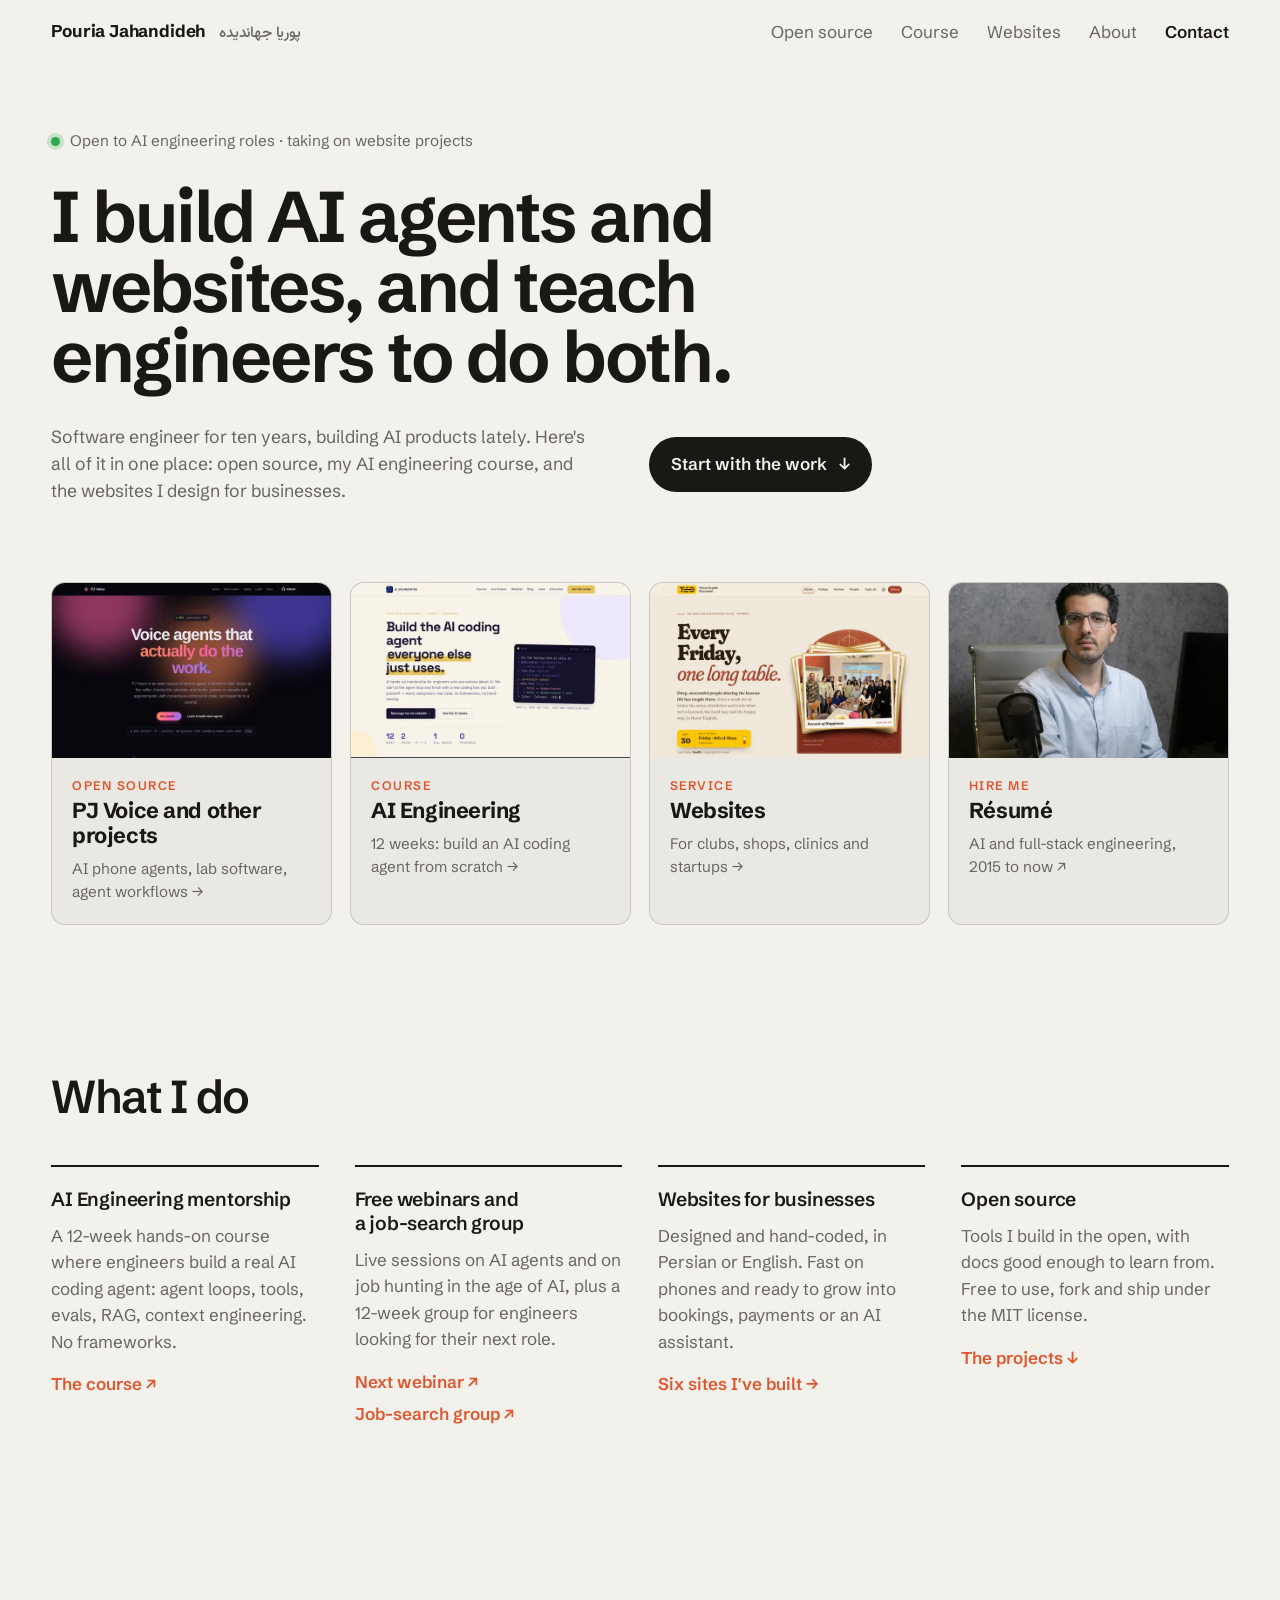
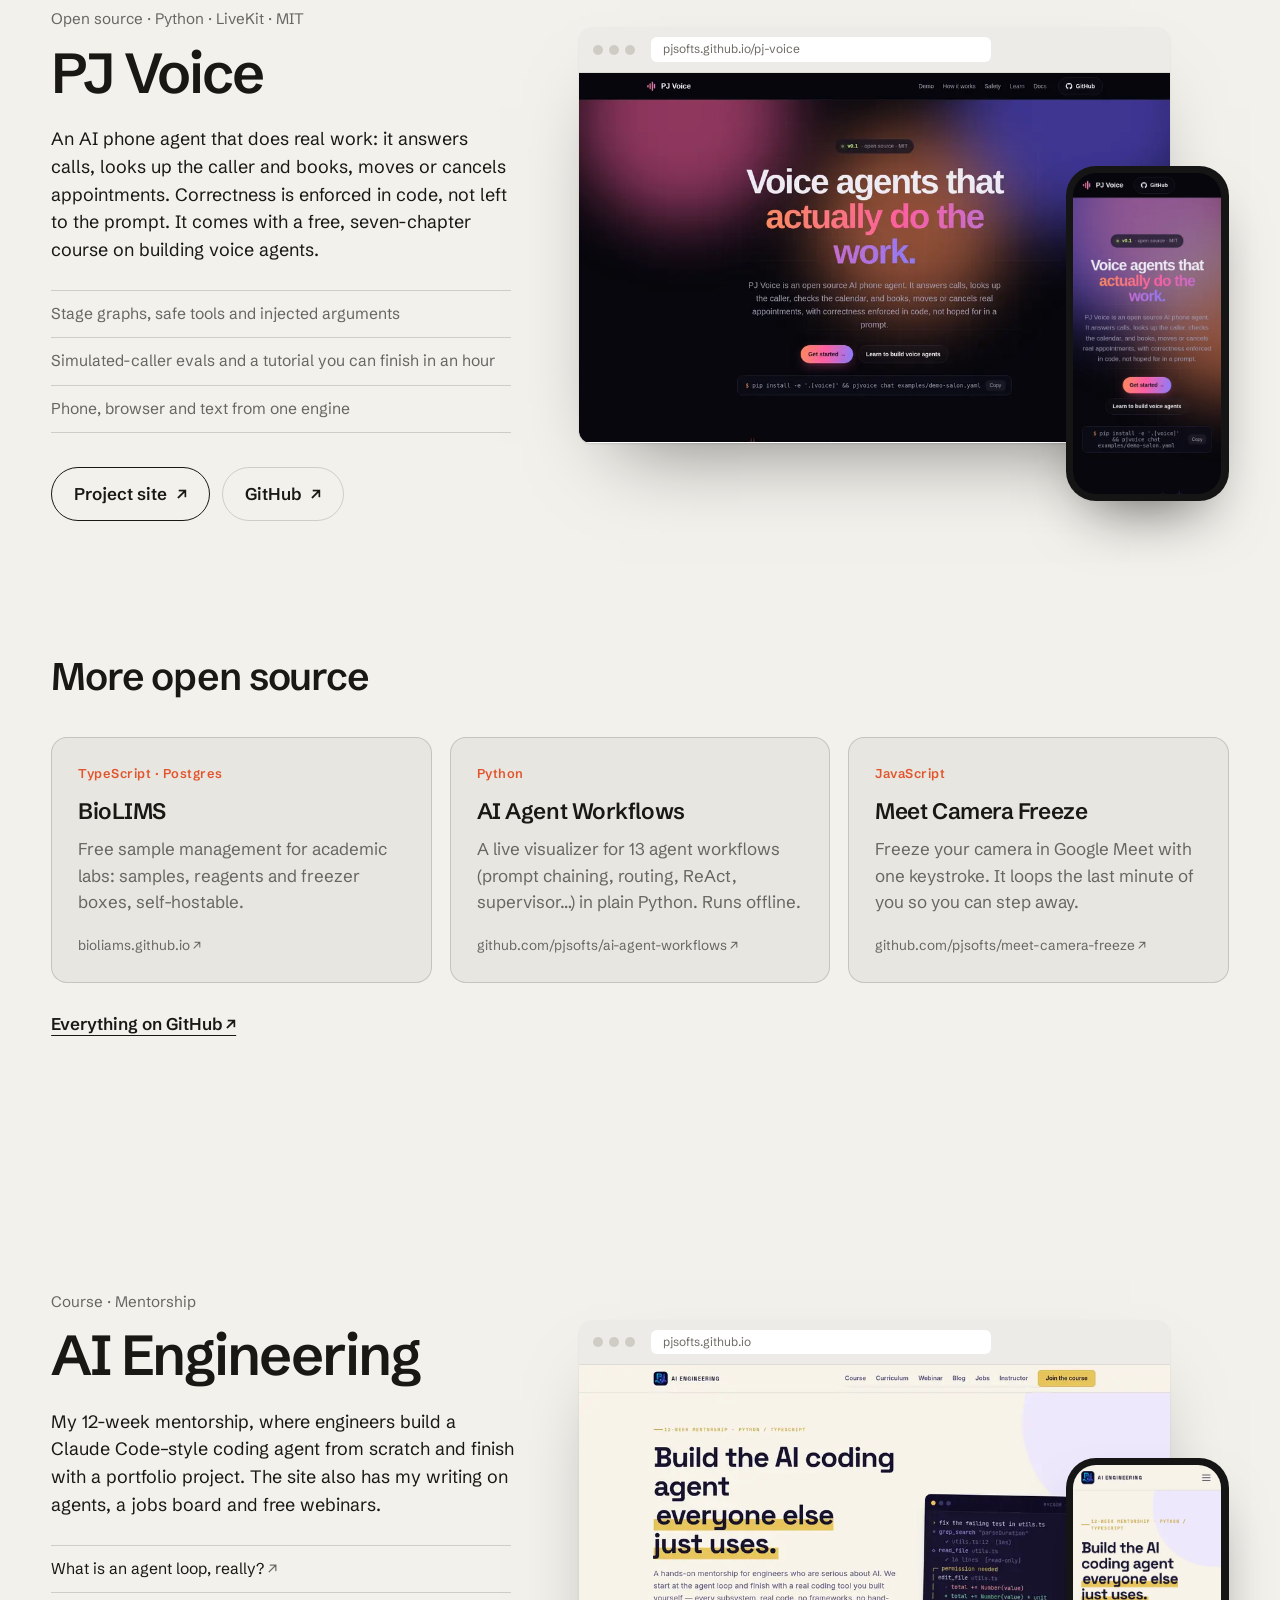
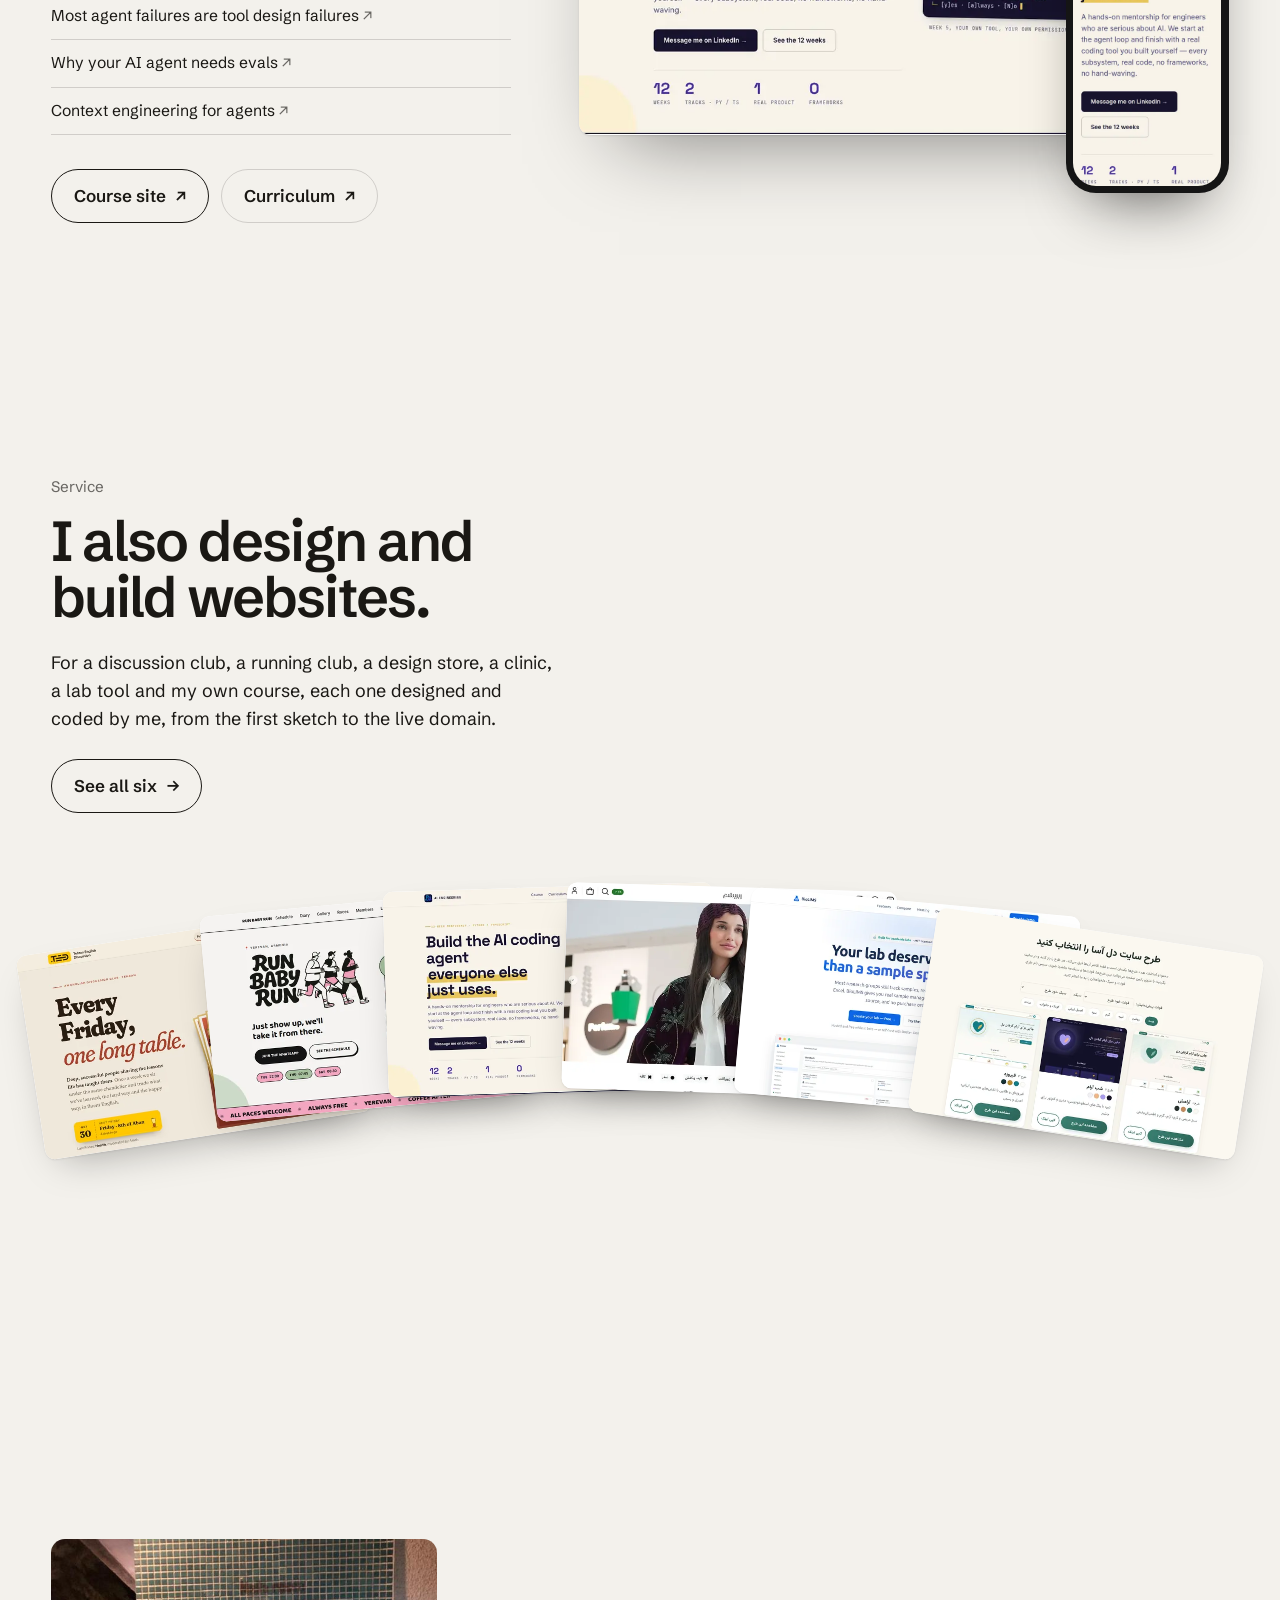
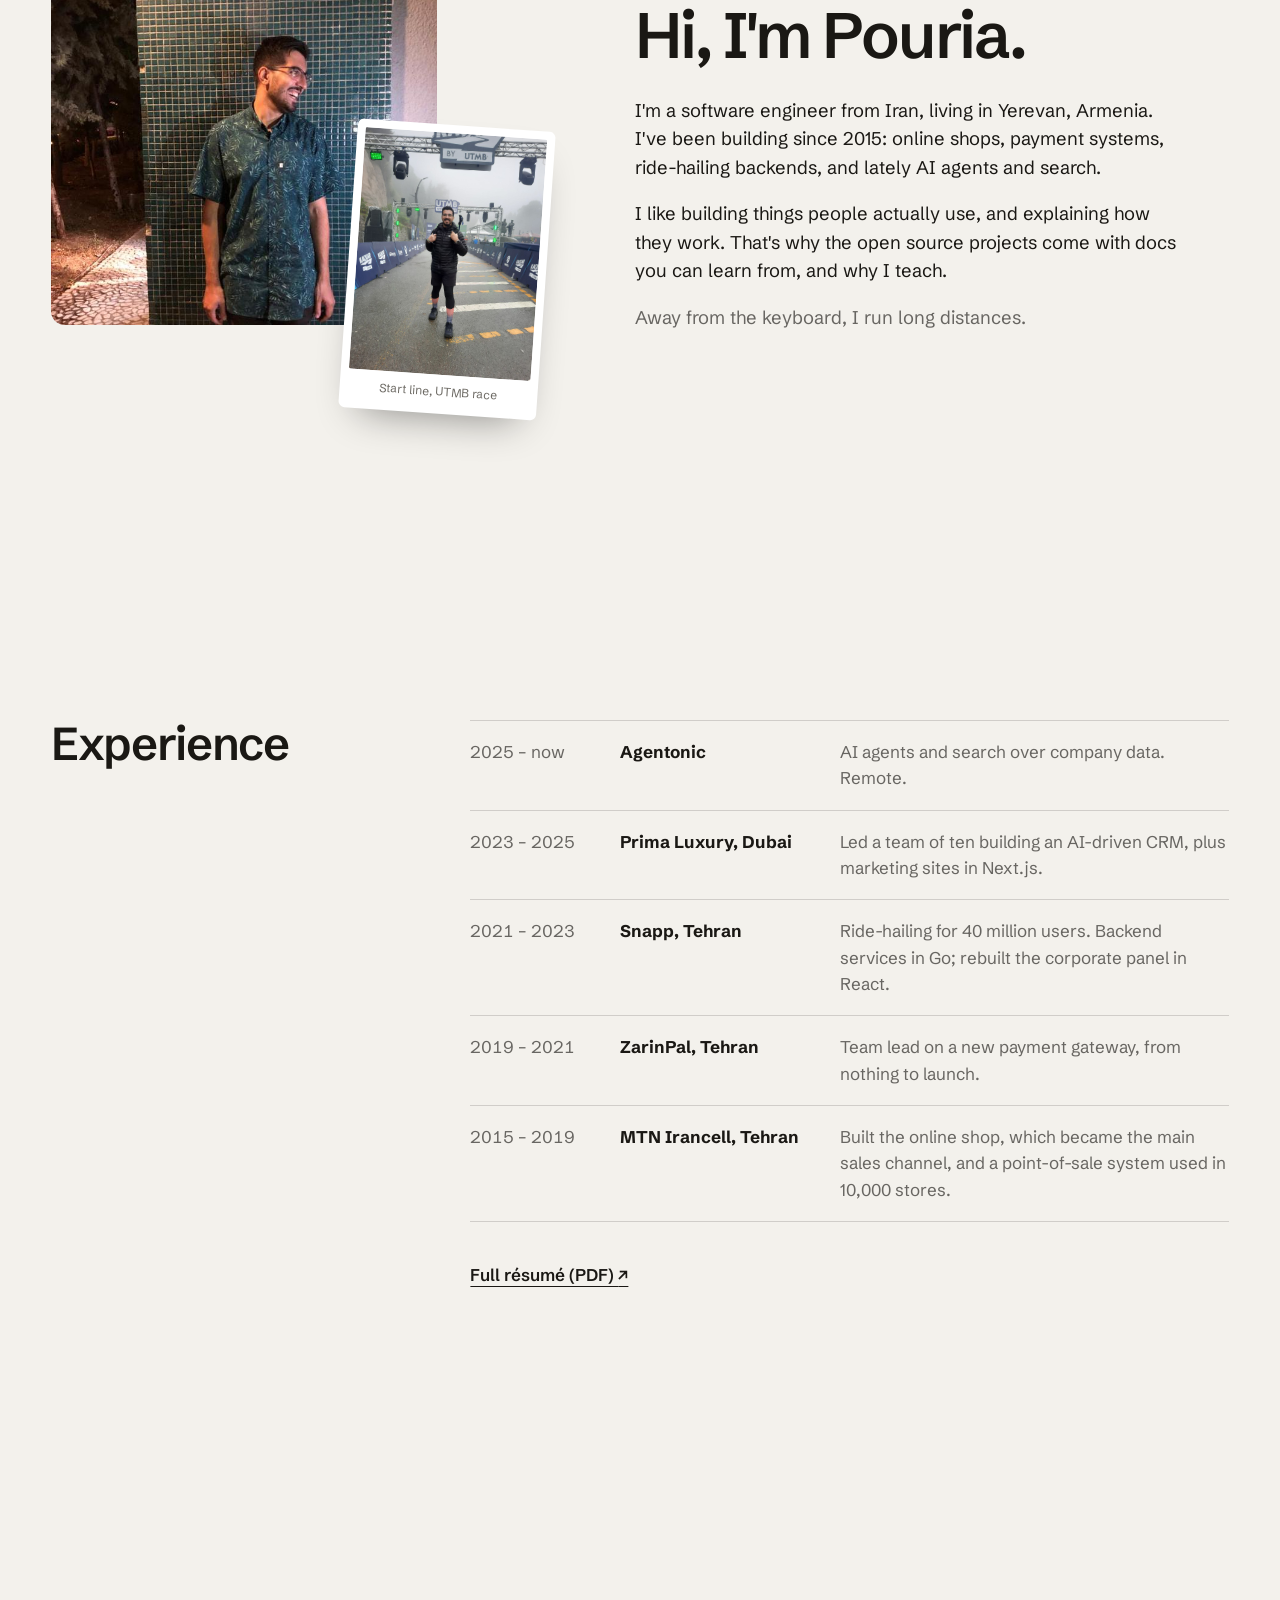
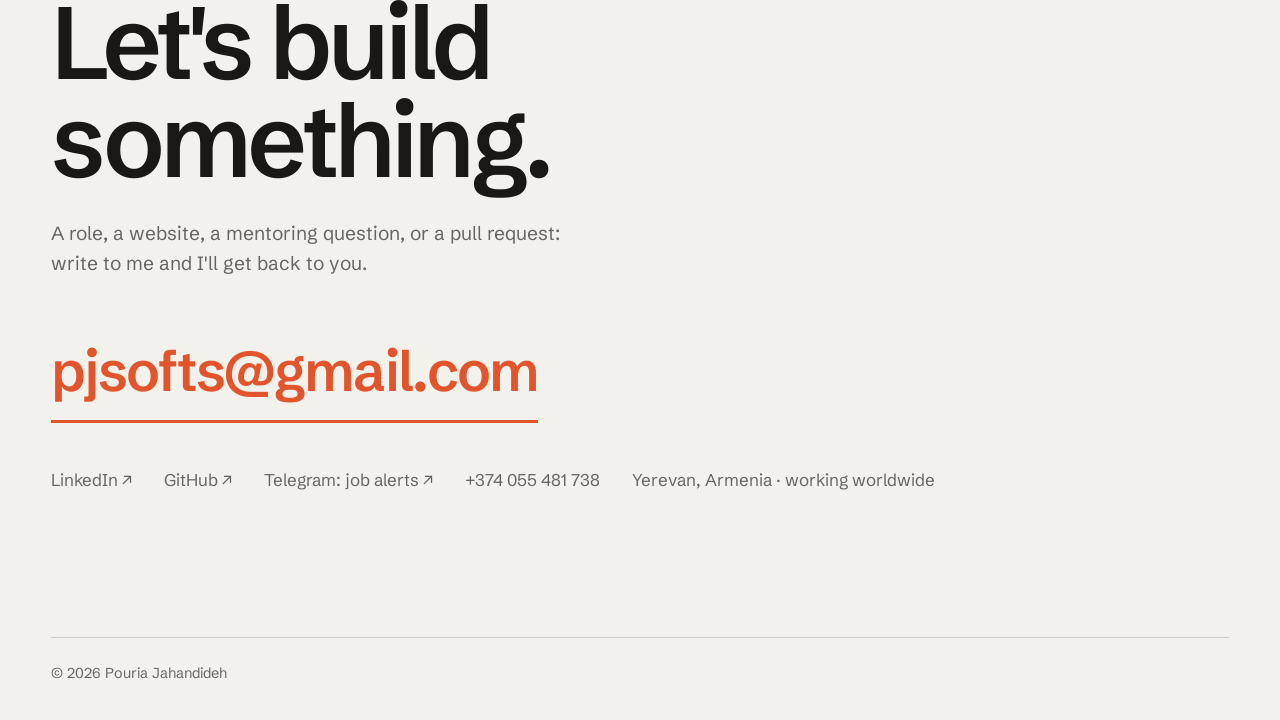
==== commit 8738afe8: "Turn the homepage into a hub for all my work; move the websites portfolio to /websites/ The hub link" ====
--- a/index.html
+++ b/index.html
@@ -3,23 +3,35 @@
 <head>
   <meta charset="utf-8">
   <meta name="viewport" content="width=device-width, initial-scale=1">
-  <title>Pouria Jahandideh — Websites</title>
-  <meta name="description" content="I design and build websites for clubs, shops, clinics and startups. Here are six of them.">
+  <title>Pouria Jahandideh: AI engineer, open source, websites</title>
+  <meta name="description" content="Software and AI engineer. My AI Engineering course, open source projects like PJ Voice, and the websites I design and build, all in one place.">
   <meta name="theme-color" content="#f3f1ec">
-  <meta property="og:title" content="Pouria Jahandideh — Websites">
-  <meta property="og:description" content="I design and build websites for clubs, shops, clinics and startups. Here are six of them.">
-  <meta property="og:image" content="https://pouriajahandideh.com/assets/work/ted-thumb.webp">
+  <link rel="icon" href="favicon.ico" sizes="48x48">
+  <link rel="icon" href="favicon-32.png" type="image/png" sizes="32x32">
+  <link rel="icon" href="icon-192.png" type="image/png" sizes="192x192">
+  <link rel="apple-touch-icon" href="apple-touch-icon.png">
+  <link rel="canonical" href="https://pouriajahandideh.com/">
+  <meta property="og:title" content="Pouria Jahandideh: AI engineer, open source, websites">
+  <meta property="og:description" content="My AI Engineering course, open source projects and websites, in one place.">
+  <meta property="og:image" content="https://pouriajahandideh.com/assets/work/pjvoice-thumb.webp">
   <meta property="og:url" content="https://pouriajahandideh.com/">
   <link rel="preconnect" href="https://fonts.googleapis.com">
   <link rel="preconnect" href="https://fonts.gstatic.com" crossorigin>
   <link href="https://fonts.googleapis.com/css2?family=Schibsted+Grotesk:ital,wght@0,400..800;1,400..600&family=Vazirmatn:wght@500&display=swap" rel="stylesheet">
   <link rel="stylesheet" href="style.css">
+  <link rel="stylesheet" href="hub.css">
+  <script type="application/ld+json">
+  {"@context":"https://schema.org","@type":"Person","name":"Pouria Jahandideh","url":"https://pouriajahandideh.com/","jobTitle":"AI Engineer","address":{"@type":"PostalAddress","addressLocality":"Yerevan","addressCountry":"AM"},
+   "sameAs":["https://github.com/pjsofts","https://www.linkedin.com/in/pouria-jahandideh/","https://pjsofts.github.io/"]}
+  </script>
 </head>
 <body>
   <header class="top">
     <a class="name" href="#">Pouria Jahandideh <span lang="fa" dir="rtl">پوریا جهاندیده</span></a>
     <nav>
-      <a href="#work">Work</a>
+      <a href="#open-source">Open source</a>
+      <a href="#course">Course</a>
+      <a href="websites/">Websites</a>
       <a href="#about">About</a>
       <a class="nav-contact" href="#contact">Contact</a>
     </nav>
@@ -27,177 +39,171 @@
 
   <main>
     <section class="hero" data-bg="#f3f1ec" data-ink="#1a1814" data-accent="#e2552c">
-      <p class="status"><i></i> Taking on new projects</p>
-      <h1>I design and build websites for clubs, shops, clinics and&nbsp;startups.</h1>
+      <p class="status"><i></i> Open to AI engineering roles · taking on website projects</p>
+      <h1>I build AI agents and websites, and teach engineers to do&nbsp;both.</h1>
       <div class="hero-foot">
         <p>
-          Every site on this page was designed and coded by me, from the first sketch
-          to the live domain. My day job is software engineering, ten years of it,
-          so the sites are fast, solid, and ready to grow.
-        </p>
-        <a class="hero-link" href="#work">See six of them <span>↓</span></a>
-      </div>
-
-      <div class="fan" aria-label="Websites on this page">
-        <a class="fan-card" href="#ted" style="--i:0"><img src="assets/work/ted-thumb.webp" alt="" width="640" height="400"><span>Tehran English Discussion</span></a>
-        <a class="fan-card" href="#run" style="--i:1"><img src="assets/work/run-thumb.webp" alt="" width="640" height="400"><span>Run Baby Run</span></a>
-        <a class="fan-card" href="#ai" style="--i:2"><img src="assets/work/ai-thumb.webp" alt="" width="640" height="400"><span>AI Engineering</span></a>
-        <a class="fan-card" href="#abrisham" style="--i:3"><img src="assets/work/abrisham-thumb.webp" alt="" width="640" height="400"><span>Abrisham Gallery</span></a>
-        <a class="fan-card" href="#biolims" style="--i:4"><img src="assets/work/biolims-thumb.webp" alt="" width="640" height="400"><span>BioLIMS</span></a>
-        <a class="fan-card" href="#clinic" style="--i:5"><img src="assets/work/clinic-thumb.webp" alt="" width="640" height="400"><span>Del Asa Clinic</span></a>
-      </div>
-    </section>
-
-    <div id="work">
-      <section class="project" id="ted" data-bg="#efe3d1" data-ink="#2b1b13" data-accent="#b5432b">
+          Software engineer for ten years, building AI products lately.
+          Here's all of it in one place: open source, my AI engineering course,
+          and the websites I design for businesses.
+        </p>
+        <a class="hero-link" href="#open-source">Start with the work <span>↓</span></a>
+      </div>
+
+      <div class="doors">
+        <a class="door" href="#open-source">
+          <img src="assets/work/pjvoice-thumb.webp" alt="" width="640" height="400">
+          <span class="door-k">Open source</span>
+          <strong>PJ Voice and other projects</strong>
+          <em>AI phone agents, lab software, agent workflows →</em>
+        </a>
+        <a class="door" href="#course">
+          <img src="assets/work/ai-thumb.webp" alt="" width="640" height="400">
+          <span class="door-k">Course</span>
+          <strong>AI Engineering</strong>
+          <em>12 weeks: build an AI coding agent from scratch →</em>
+        </a>
+        <a class="door" href="websites/">
+          <img src="assets/work/ted-thumb.webp" alt="" width="640" height="400">
+          <span class="door-k">Service</span>
+          <strong>Websites</strong>
+          <em>For clubs, shops, clinics and startups →</em>
+        </a>
+        <a class="door" href="resume.pdf" target="_blank" rel="noopener">
+          <img src="assets/pouria-work.jpg" alt="" width="640" height="400" class="door-photo">
+          <span class="door-k">Hire me</span>
+          <strong>Résumé</strong>
+          <em>AI and full-stack engineering, 2015 to now ↗</em>
+        </a>
+      </div>
+    </section>
+
+    <section class="services" data-bg="#f3f1ec" data-ink="#1a1814" data-accent="#e2552c">
+      <h2>What I do</h2>
+      <div class="how-grid">
+        <div>
+          <h3>AI Engineering mentorship</h3>
+          <p>A 12-week hands-on course where engineers build a real AI coding agent: agent loops, tools, evals, RAG, context engineering. No frameworks.</p>
+          <a class="arrow-link" href="https://pjsofts.github.io/">The course ↗</a>
+        </div>
+        <div>
+          <h3>Free webinars and a job-search group</h3>
+          <p>Live sessions on AI agents and on job hunting in the age of AI, plus a 12-week group for engineers looking for their next role.</p>
+          <a class="arrow-link" href="https://pjsofts.github.io/webinar/job-hunting-ai/">Next webinar ↗</a>
+          <a class="arrow-link" href="https://pjsofts.github.io/job-search-group/">Job-search group ↗</a>
+        </div>
+        <div>
+          <h3>Websites for businesses</h3>
+          <p>Designed and hand-coded, in Persian or English. Fast on phones and ready to grow into bookings, payments or an AI assistant.</p>
+          <a class="arrow-link" href="websites/">Six sites I've built →</a>
+        </div>
+        <div>
+          <h3>Open source</h3>
+          <p>Tools I build in the open, with docs good enough to learn from. Free to use, fork and ship under the MIT license.</p>
+          <a class="arrow-link" href="#open-source">The projects ↓</a>
+        </div>
+      </div>
+    </section>
+
+    <div id="open-source">
+      <section class="project" id="pj-voice" data-bg="#0b0b14" data-ink="#ecebf5" data-accent="#ff8a5b">
         <div class="project-text">
-          <p class="meta">Discussion club · Tehran</p>
-          <h2>Tehran English Discussion</h2>
+          <p class="meta">Open source · Python · LiveKit · MIT</p>
+          <h2>PJ Voice</h2>
           <p class="lede">
-            A club that meets every Friday around one long table to share what life has taught them,
-            in English. The site had to feel like that room: warm, a little old-fashioned, and full of people.
+            An AI phone agent that does real work: it answers calls, looks up the caller and books,
+            moves or cancels appointments. Correctness is enforced in code, not left to the prompt.
+            It comes with a free, seven-chapter course on building voice agents.
           </p>
           <ul class="features">
-            <li>Countdown to the next Friday, in both calendars</li>
-            <li>Archive of every session, with member ratings</li>
-            <li>People pages and a Topic Jar</li>
+            <li>Stage graphs, safe tools and injected arguments</li>
+            <li>Simulated-caller evals and a tutorial you can finish in an hour</li>
+            <li>Phone, browser and text from one engine</li>
           </ul>
-          <a class="visit" href="https://tehran-english-discussion.github.io/" target="_blank" rel="noopener">Visit the site <span>↗</span></a>
+          <div class="visit-row">
+            <a class="visit" href="https://pjsofts.github.io/pj-voice/" target="_blank" rel="noopener">Project site <span>↗</span></a>
+            <a class="visit ghost" href="https://github.com/pjsofts/pj-voice" target="_blank" rel="noopener">GitHub <span>↗</span></a>
+          </div>
         </div>
         <div class="project-visual">
           <div class="desktop">
-            <div class="bar"><i></i><i></i><i></i><em>tehran-english-discussion.github.io</em></div>
-            <div class="screen"><img class="scroller" src="assets/work/ted-desktop.webp" alt="Full homepage of Tehran English Discussion" loading="lazy" width="960" height="2480" style="--dur:22s"></div>
+            <div class="bar"><i></i><i></i><i></i><em>pjsofts.github.io/pj-voice</em></div>
+            <div class="screen"><img class="scroller" src="assets/work/pjvoice-desktop.webp" alt="PJ Voice project site" loading="lazy" width="960" height="4255" style="--dur:34s"></div>
           </div>
-          <div class="phone"><div class="screen"><img class="scroller" src="assets/work/ted-mobile.webp" alt="" loading="lazy" width="400" height="4308" style="--dur:30s"></div></div>
+          <div class="phone"><div class="screen"><img class="scroller" src="assets/work/pjvoice-mobile.webp" alt="" loading="lazy" width="400" height="4308" style="--dur:30s"></div></div>
         </div>
       </section>
 
-      <section class="project" id="run" data-bg="#f6d5e1" data-ink="#141414" data-accent="#141414">
-        <div class="project-text">
-          <p class="meta">Running club · Yerevan</p>
-          <h2>Run Baby Run</h2>
-          <p class="lede">
-            A free running club with three group runs a week: no membership, no pace requirement.
-            So the site is loud, friendly and impossible to misread. The schedule is up front and
-            the WhatsApp button is one tap away.
-          </p>
-          <ul class="features">
-            <li>Weekly schedule and a running diary</li>
-            <li>Photo gallery and upcoming races</li>
-            <li>Members leaderboard</li>
-          </ul>
-          <a class="visit" href="http://runbabyrun.fun/" target="_blank" rel="noopener">Visit the site <span>↗</span></a>
-        </div>
-        <div class="project-visual">
-          <div class="desktop">
-            <div class="bar"><i></i><i></i><i></i><em>runbabyrun.fun</em></div>
-            <div class="screen"><img class="scroller" src="assets/work/run-desktop.webp" alt="Full homepage of Run Baby Run" loading="lazy" width="960" height="3733" style="--dur:30s"></div>
-          </div>
-          <div class="phone"><div class="screen"><img class="scroller" src="assets/work/run-mobile.webp" alt="" loading="lazy" width="400" height="4308" style="--dur:30s"></div></div>
-        </div>
-      </section>
-
-      <section class="project" id="ai" data-bg="#1d173a" data-ink="#f4efe4" data-accent="#ecc94b">
-        <div class="project-text">
-          <p class="meta">Course · My own</p>
-          <h2>AI Engineering</h2>
-          <p class="lede">
-            The page for my 12-week mentorship, where engineers build an AI coding agent from scratch.
-            It's written for developers, so it looks like their tools: a terminal in the hero and a
-            curriculum laid out week by week.
-          </p>
-          <ul class="features">
-            <li>Week-by-week curriculum</li>
-            <li>Webinar, blog and jobs pages</li>
-            <li>Python and TypeScript tracks</li>
-          </ul>
-          <a class="visit" href="https://pjsofts.github.io" target="_blank" rel="noopener">Visit the site <span>↗</span></a>
-        </div>
-        <div class="project-visual">
-          <div class="desktop">
-            <div class="bar"><i></i><i></i><i></i><em>pjsofts.github.io</em></div>
-            <div class="screen"><img class="scroller" src="assets/work/ai-desktop.webp" alt="Full homepage of the AI Engineering course" loading="lazy" width="960" height="3733" style="--dur:30s"></div>
-          </div>
-          <div class="phone"><div class="screen"><img class="scroller" src="assets/work/ai-mobile.webp" alt="" loading="lazy" width="400" height="4308" style="--dur:30s"></div></div>
-        </div>
-      </section>
-
-      <section class="project" id="abrisham" data-bg="#f6f6f2" data-ink="#111111" data-accent="#2e7d4a">
-        <div class="project-text">
-          <p class="meta">Store · Tehran</p>
-          <h2>Abrisham Gallery</h2>
-          <p class="lede">
-            A design house that sells clothing, home décor, jewelry, bags and perfume, and runs a café.
-            I built a Persian, right-to-left storefront that lets the photography do the talking,
-            with every category one tap away.
-          </p>
-          <ul class="features">
-            <li>Right-to-left Persian storefront</li>
-            <li>Product catalogue and cart</li>
-            <li>Language switch</li>
-          </ul>
-          <a class="visit" href="https://abrishamgallery.com/" target="_blank" rel="noopener">Visit the site <span>↗</span></a>
-        </div>
-        <div class="project-visual">
-          <div class="desktop">
-            <div class="bar"><i></i><i></i><i></i><em>abrishamgallery.com</em></div>
-            <div class="screen"><img class="scroller" src="assets/work/abrisham-desktop.webp" alt="Full homepage of Abrisham Gallery" loading="lazy" width="960" height="3775" style="--dur:30s"></div>
-          </div>
-          <div class="phone"><div class="screen"><img class="scroller" src="assets/work/abrisham-mobile.webp" alt="" loading="lazy" width="400" height="4308" style="--dur:30s"></div></div>
-        </div>
-      </section>
-
-      <section class="project" id="biolims" data-bg="#e2eafa" data-ink="#0f1d3a" data-accent="#1d5fe0">
-        <div class="project-text">
-          <p class="meta">Open-source software</p>
-          <h2>BioLIMS</h2>
-          <p class="lede">
-            Free sample management for academic labs that still track freezer boxes in Excel.
-            The page makes the case in one screen, then backs it up with features, a comparison
-            and a live demo.
-          </p>
-          <ul class="features">
-            <li>Product tour and comparison</li>
-            <li>Hosted or self-hosted options</li>
-            <li>Live demo account</li>
-          </ul>
-          <a class="visit" href="https://bioliams.github.io/" target="_blank" rel="noopener">Visit the site <span>↗</span></a>
-        </div>
-        <div class="project-visual">
-          <div class="desktop">
-            <div class="bar"><i></i><i></i><i></i><em>bioliams.github.io</em></div>
-            <div class="screen"><img class="scroller" src="assets/work/biolims-desktop.webp" alt="Full homepage of BioLIMS" loading="lazy" width="960" height="3733" style="--dur:30s"></div>
-          </div>
-          <div class="phone"><div class="screen"><img class="scroller" src="assets/work/biolims-mobile.webp" alt="" loading="lazy" width="400" height="4308" style="--dur:30s"></div></div>
-        </div>
-      </section>
-
-      <section class="project" id="clinic" data-bg="#dce9e2" data-ink="#11302a" data-accent="#2f6f5e">
-        <div class="project-text">
-          <p class="meta">Counselling clinic</p>
-          <h2>Del Asa Clinic</h2>
-          <p class="lede">
-            Instead of debating mockups, I built the whole site once and gave it a set of themes.
-            The clinic compared colours, fonts and button styles on the real thing, then picked
-            the one that felt right.
-          </p>
-          <ul class="features">
-            <li>Multiple complete themes</li>
-            <li>Live font and style switcher</li>
-            <li>Right-to-left Persian</li>
-          </ul>
-          <a class="visit" href="https://pjsofts.github.io/clinic/themes.html" target="_blank" rel="noopener">Visit the site <span>↗</span></a>
-        </div>
-        <div class="project-visual">
-          <div class="desktop">
-            <div class="bar"><i></i><i></i><i></i><em>pjsofts.github.io/clinic</em></div>
-            <div class="screen"><img class="scroller" src="assets/work/clinic-desktop.webp" alt="Theme picker page of the Del Asa clinic site" loading="lazy" width="960" height="3733" style="--dur:30s"></div>
-          </div>
-          <div class="phone"><div class="screen"><img class="scroller" src="assets/work/clinic-mobile.webp" alt="" loading="lazy" width="400" height="4308" style="--dur:30s"></div></div>
-        </div>
+      <section class="oss" data-bg="#0b0b14" data-ink="#ecebf5" data-accent="#ff8a5b">
+        <h2>More open source</h2>
+        <div class="oss-grid">
+          <a class="oss-card" href="https://bioliams.github.io/" target="_blank" rel="noopener">
+            <span class="oss-lang">TypeScript · Postgres</span>
+            <h3>BioLIMS</h3>
+            <p>Free sample management for academic labs: samples, reagents and freezer boxes, self-hostable.</p>
+            <em>bioliams.github.io ↗</em>
+          </a>
+          <a class="oss-card" href="https://github.com/pjsofts/ai-agent-workflows" target="_blank" rel="noopener">
+            <span class="oss-lang">Python</span>
+            <h3>AI Agent Workflows</h3>
+            <p>A live visualizer for 13 agent workflows (prompt chaining, routing, ReAct, supervisor…) in plain Python. Runs offline.</p>
+            <em>github.com/pjsofts/ai-agent-workflows ↗</em>
+          </a>
+          <a class="oss-card" href="https://github.com/pjsofts/meet-camera-freeze" target="_blank" rel="noopener">
+            <span class="oss-lang">JavaScript</span>
+            <h3>Meet Camera Freeze</h3>
+            <p>Freeze your camera in Google Meet with one keystroke. It loops the last minute of you so you can step away.</p>
+            <em>github.com/pjsofts/meet-camera-freeze ↗</em>
+          </a>
+        </div>
+        <a class="more" href="https://github.com/pjsofts" target="_blank" rel="noopener">Everything on GitHub ↗</a>
       </section>
     </div>
+
+    <section class="project" id="course" data-bg="#1d173a" data-ink="#f4efe4" data-accent="#ecc94b">
+      <div class="project-text">
+        <p class="meta">Course · Mentorship</p>
+        <h2>AI Engineering</h2>
+        <p class="lede">
+          My 12-week mentorship, where engineers build a Claude Code–style coding agent from scratch
+          and finish with a portfolio project. The site also has my writing on agents, a jobs board and free webinars.
+        </p>
+        <ul class="features writing">
+          <li><a href="https://pjsofts.github.io/blog/what-is-an-agent-loop/">What is an agent loop, really?</a></li>
+          <li><a href="https://pjsofts.github.io/blog/designing-tools-for-ai-agents/">Most agent failures are tool design failures</a></li>
+          <li><a href="https://pjsofts.github.io/blog/why-your-ai-agent-needs-evals/">Why your AI agent needs evals</a></li>
+          <li><a href="https://pjsofts.github.io/blog/context-engineering-for-agents/">Context engineering for agents</a></li>
+        </ul>
+        <div class="visit-row">
+          <a class="visit" href="https://pjsofts.github.io/" target="_blank" rel="noopener">Course site <span>↗</span></a>
+          <a class="visit ghost" href="https://pjsofts.github.io/curriculum/" target="_blank" rel="noopener">Curriculum <span>↗</span></a>
+        </div>
+      </div>
+      <div class="project-visual">
+        <div class="desktop">
+          <div class="bar"><i></i><i></i><i></i><em>pjsofts.github.io</em></div>
+          <div class="screen"><img class="scroller" src="assets/work/ai-desktop.webp" alt="Homepage of the AI Engineering course" loading="lazy" width="960" height="3733" style="--dur:30s"></div>
+        </div>
+        <div class="phone"><div class="screen"><img class="scroller" src="assets/work/ai-mobile.webp" alt="" loading="lazy" width="400" height="4308" style="--dur:30s"></div></div>
+      </div>
+    </section>
+
+    <section class="sites" id="websites" data-bg="#efe3d1" data-ink="#2b1b13" data-accent="#b5432b">
+      <div class="sites-head">
+        <p class="meta">Service</p>
+        <h2>I also design and build websites.</h2>
+        <p class="lede">For a discussion club, a running club, a design store, a clinic, a lab tool and my own course, each one designed and coded by me, from the first sketch to the live domain.</p>
+        <a class="visit" href="websites/">See all six <span>→</span></a>
+      </div>
+      <div class="fan" aria-label="Websites I've built">
+        <a class="fan-card" href="websites/#ted" style="--i:0"><img src="assets/work/ted-thumb.webp" alt="" width="640" height="400" loading="lazy"><span>Tehran English Discussion</span></a>
+        <a class="fan-card" href="websites/#run" style="--i:1"><img src="assets/work/run-thumb.webp" alt="" width="640" height="400" loading="lazy"><span>Run Baby Run</span></a>
+        <a class="fan-card" href="websites/#ai" style="--i:2"><img src="assets/work/ai-thumb.webp" alt="" width="640" height="400" loading="lazy"><span>AI Engineering</span></a>
+        <a class="fan-card" href="websites/#abrisham" style="--i:3"><img src="assets/work/abrisham-thumb.webp" alt="" width="640" height="400" loading="lazy"><span>Abrisham Gallery</span></a>
+        <a class="fan-card" href="websites/#biolims" style="--i:4"><img src="assets/work/biolims-thumb.webp" alt="" width="640" height="400" loading="lazy"><span>BioLIMS</span></a>
+        <a class="fan-card" href="websites/#clinic" style="--i:5"><img src="assets/work/clinic-thumb.webp" alt="" width="640" height="400" loading="lazy"><span>Del Asa Clinic</span></a>
+      </div>
+    </section>
 
     <section class="about" id="about" data-bg="#f3f1ec" data-ink="#1a1814" data-accent="#e2552c">
       <div class="about-photos">
@@ -210,41 +216,20 @@
       <div class="about-text">
         <h2>Hi, I'm Pouria.</h2>
         <p>
-          I'm a software engineer from Iran, living in Yerevan, Armenia. I've been building for
-          the web since 2015: online shops, payment systems, dashboards, and lately AI products.
+          I'm a software engineer from Iran, living in Yerevan, Armenia. I've been building since 2015:
+          online shops, payment systems, ride-hailing backends, and lately AI agents and search.
         </p>
         <p>
-          Websites are where all of that meets real people. A running club should feel like a
-          running club. A clinic should feel calm. A shop should get out of the way of its
-          products. I like working out what a place should feel like, then building it properly.
+          I like building things people actually use, and explaining how they work. That's why the
+          open source projects come with docs you can learn from, and why I teach.
         </p>
         <p>Away from the keyboard, I run long distances.</p>
       </div>
     </section>
 
     <section class="how" data-bg="#f3f1ec" data-ink="#1a1814" data-accent="#e2552c">
-      <h2>Working with me</h2>
-      <div class="how-grid">
-        <div>
-          <h3>You talk to the person building it.</h3>
-          <p>No account managers and no handoffs. You tell me what you need; I design it, build it and put it online.</p>
-        </div>
-        <div>
-          <h3>Persian or English, left or right.</h3>
-          <p>I build in both languages. Abrisham and Del Asa are right-to-left Persian sites; the others are in English.</p>
-        </div>
-        <div>
-          <h3>Built like software, not a template.</h3>
-          <p>Hand-written code that's quick on phones and yours to keep. Simple sites can be hosted for free.</p>
-        </div>
-        <div>
-          <h3>Room to grow.</h3>
-          <p>Bookings, payments, a members area, an AI assistant: when you need more, that's been my day job for ten years.</p>
-        </div>
-      </div>
-
       <div class="before">
-        <h2>Before the websites</h2>
+        <h2>Experience</h2>
         <ol class="timeline">
           <li><span>2025 – now</span><strong>Agentonic</strong><p>AI agents and search over company data. Remote.</p></li>
           <li><span>2023 – 2025</span><strong>Prima Luxury, Dubai</strong><p>Led a team of ten building an AI-driven CRM, plus marketing sites in Next.js.</p></li>
@@ -252,15 +237,18 @@
           <li><span>2019 – 2021</span><strong>ZarinPal, Tehran</strong><p>Team lead on a new payment gateway, from nothing to launch.</p></li>
           <li><span>2015 – 2019</span><strong>MTN Irancell, Tehran</strong><p>Built the online shop, which became the main sales channel, and a point-of-sale system used in 10,000 stores.</p></li>
         </ol>
-        <a class="resume" href="resume.pdf" target="_blank" rel="noopener">Full resume (PDF) <span>↗</span></a>
+        <a class="resume" href="resume.pdf" target="_blank" rel="noopener">Full résumé (PDF) <span>↗</span></a>
       </div>
     </section>
 
     <section class="contact" id="contact" data-bg="#1a1814" data-ink="#f3f1ec" data-accent="#ff8a5c">
-      <h2>Have a website in mind?</h2>
-      <p>Tell me what it's for and who it's for. I'll get back to you with questions and ideas.</p>
+      <h2>Let's build something.</h2>
+      <p>A role, a website, a mentoring question, or a pull request: write to me and I'll get back to you.</p>
       <a class="email" href="mailto:pjsofts@gmail.com">pjsofts@gmail.com</a>
       <div class="contact-row">
+        <a href="https://www.linkedin.com/in/pouria-jahandideh/" target="_blank" rel="noopener me">LinkedIn ↗</a>
+        <a href="https://github.com/pjsofts" target="_blank" rel="noopener me">GitHub ↗</a>
+        <a href="https://t.me/pjmentoring" target="_blank" rel="noopener">Telegram: job alerts ↗</a>
         <a href="tel:+374055481738">+374 055 481 738</a>
         <span>Yerevan, Armenia · working worldwide</span>
       </div>
--- a/hub.css
+++ b/hub.css
@@ -0,0 +1,72 @@
+/* Hub homepage additions on top of style.css */
+
+/* Four doors in the hero */
+.doors {
+  display: grid; grid-template-columns: repeat(4, 1fr); gap: 18px;
+  margin-top: clamp(48px, 6vw, 80px);
+}
+.door {
+  position: relative; display: flex; flex-direction: column;
+  border-radius: 14px; overflow: hidden; text-decoration: none;
+  background: color-mix(in srgb, var(--ink) 4%, var(--bg));
+  border: 1px solid var(--line);
+  transition: transform .35s cubic-bezier(.2,.8,.2,1), box-shadow .35s, border-color .35s;
+}
+.door:hover, .door:focus-visible {
+  transform: translateY(-6px);
+  border-color: color-mix(in srgb, var(--ink) 35%, transparent);
+  box-shadow: 0 30px 60px -30px rgb(0 0 0 / .4);
+}
+.door img { aspect-ratio: 16 / 10; width: 100%; object-fit: cover; object-position: top; }
+.door .door-photo { object-position: center 30%; }
+.door-k {
+  margin: 18px 20px 4px; font-size: .78rem; font-weight: 600;
+  letter-spacing: .12em; text-transform: uppercase; color: var(--accent);
+}
+.door strong { margin: 0 20px; font-size: 1.35rem; letter-spacing: -.02em; line-height: 1.15; }
+.door em { margin: 8px 20px 20px; font-style: normal; color: var(--soft); font-size: .95rem; }
+
+/* What I do */
+.services { max-width: var(--max); margin: 0 auto; padding: clamp(70px, 12vh, 140px) var(--gutter) clamp(40px, 6vh, 80px); }
+.services > h2 { font-size: clamp(2rem, 3.6vw, 3.2rem); letter-spacing: -.03em; line-height: 1.05; }
+.services .how-grid p { margin-bottom: 16px; }
+.arrow-link { display: block; font-weight: 600; text-decoration: none; margin-top: 6px; color: var(--accent); }
+.arrow-link:hover { text-decoration: underline; text-underline-offset: 4px; }
+
+/* Buttons */
+.visit-row { display: flex; gap: 12px; flex-wrap: wrap; }
+.visit.ghost { border-color: var(--line); }
+.visit.ghost:hover { border-color: var(--ink); }
+.writing li a { text-decoration: none; color: var(--ink); }
+.writing li a:hover { color: var(--accent); }
+.writing li a::after { content: " ↗"; color: var(--soft); }
+
+/* Open source cards */
+.oss { max-width: var(--max); margin: 0 auto; padding: 0 var(--gutter) clamp(90px, 14vh, 160px); }
+.oss > h2 { font-size: clamp(1.8rem, 3vw, 2.6rem); letter-spacing: -.03em; margin-bottom: 30px; }
+.oss-grid { display: grid; grid-template-columns: repeat(3, 1fr); gap: 18px; }
+.oss-card {
+  display: flex; flex-direction: column; padding: 26px; border-radius: 16px; text-decoration: none;
+  border: 1px solid var(--line);
+  background: color-mix(in srgb, var(--ink) 5%, var(--bg));
+  transition: transform .3s, border-color .3s;
+}
+.oss-card:hover { transform: translateY(-4px); border-color: color-mix(in srgb, var(--accent) 60%, transparent); }
+.oss-lang { font-size: .8rem; color: var(--accent); font-weight: 600; letter-spacing: .04em; }
+.oss-card h3 { font-size: 1.4rem; letter-spacing: -.02em; margin: 10px 0 8px; }
+.oss-card p { margin: 0 0 20px; color: var(--soft); flex: 1; }
+.oss-card em { font-style: normal; font-size: .85rem; color: var(--soft); overflow-wrap: anywhere; }
+.more { display: inline-block; margin-top: 28px; font-weight: 600; text-underline-offset: 5px; }
+
+/* Websites teaser */
+.sites { max-width: var(--max); margin: 0 auto; padding: clamp(90px, 14vh, 160px) var(--gutter); }
+.sites-head { max-width: 720px; }
+.sites-head h2 { font-size: clamp(2.2rem, 4.4vw, 4rem); line-height: 1; letter-spacing: -.035em; text-wrap: balance; }
+
+@media (max-width: 1000px) {
+  .doors { grid-template-columns: 1fr 1fr; }
+  .oss-grid { grid-template-columns: 1fr; }
+}
+@media (max-width: 560px) {
+  .doors { grid-template-columns: 1fr; }
+}
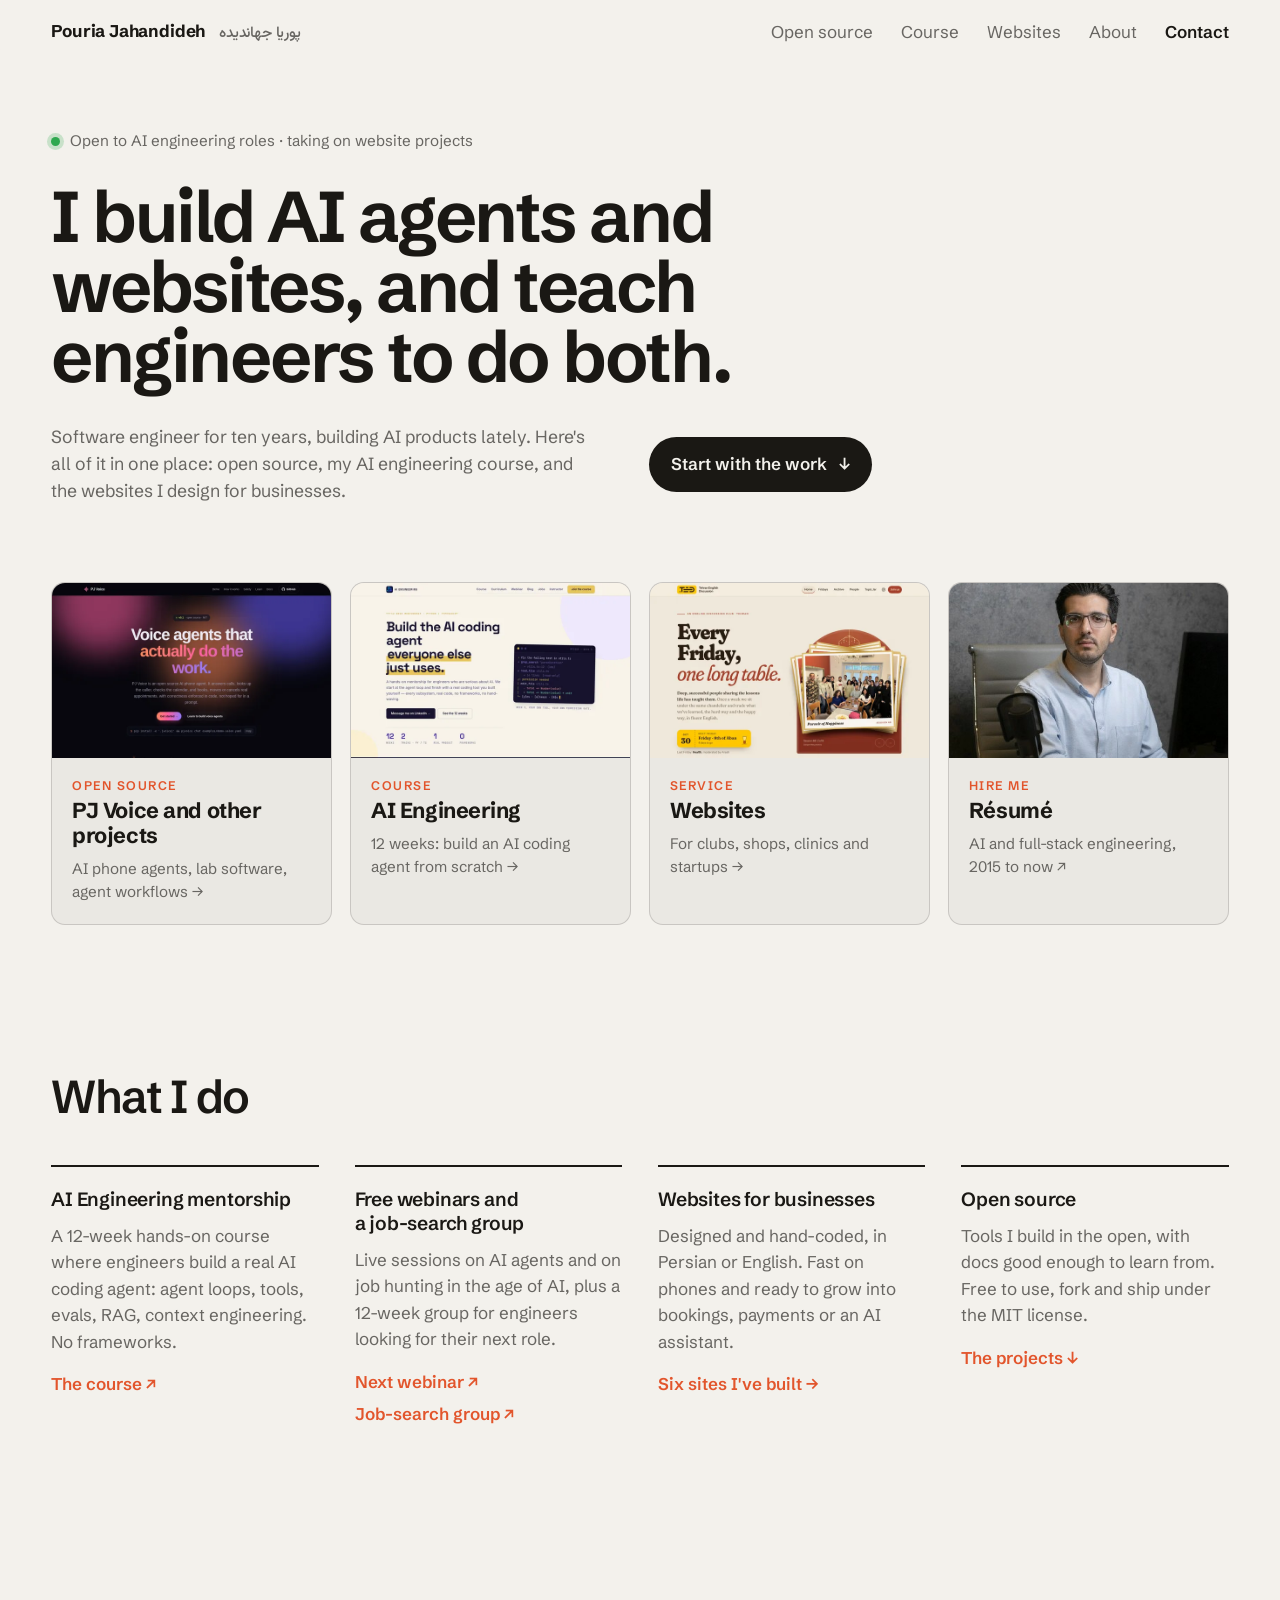
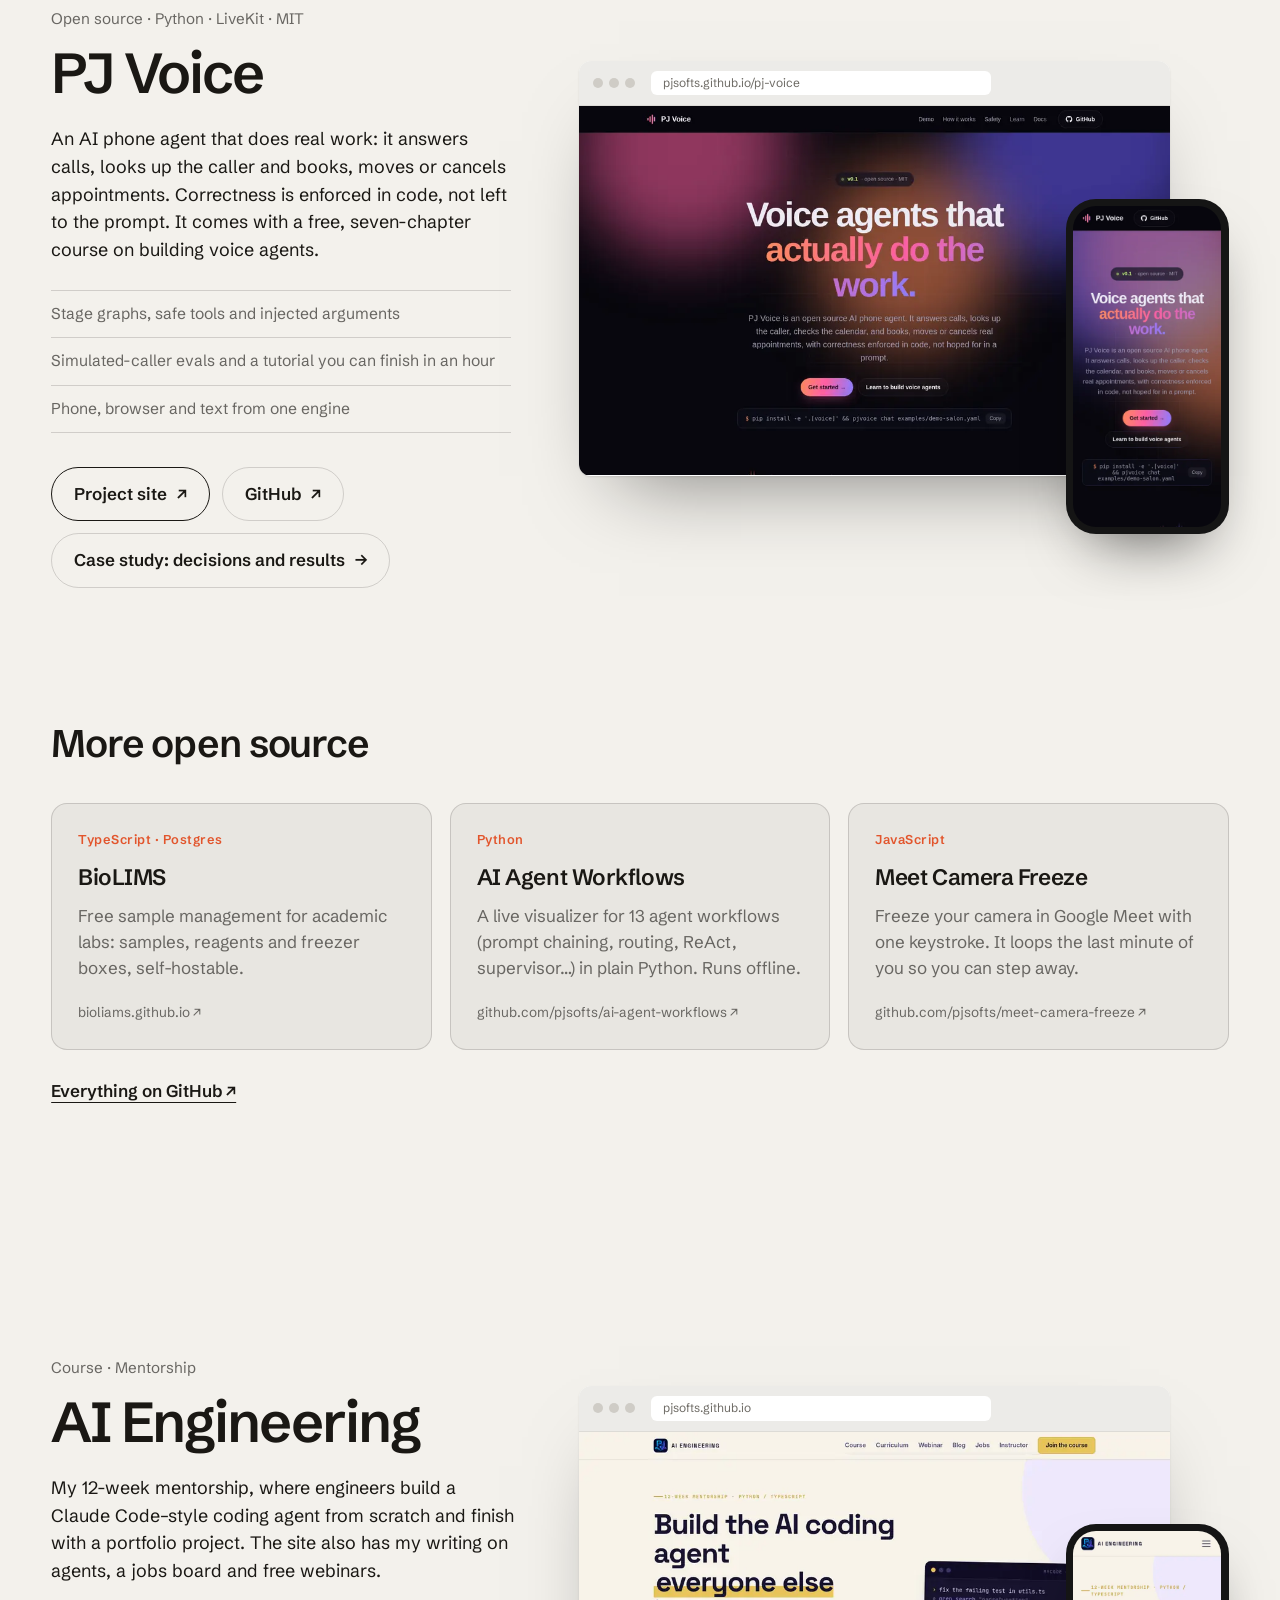
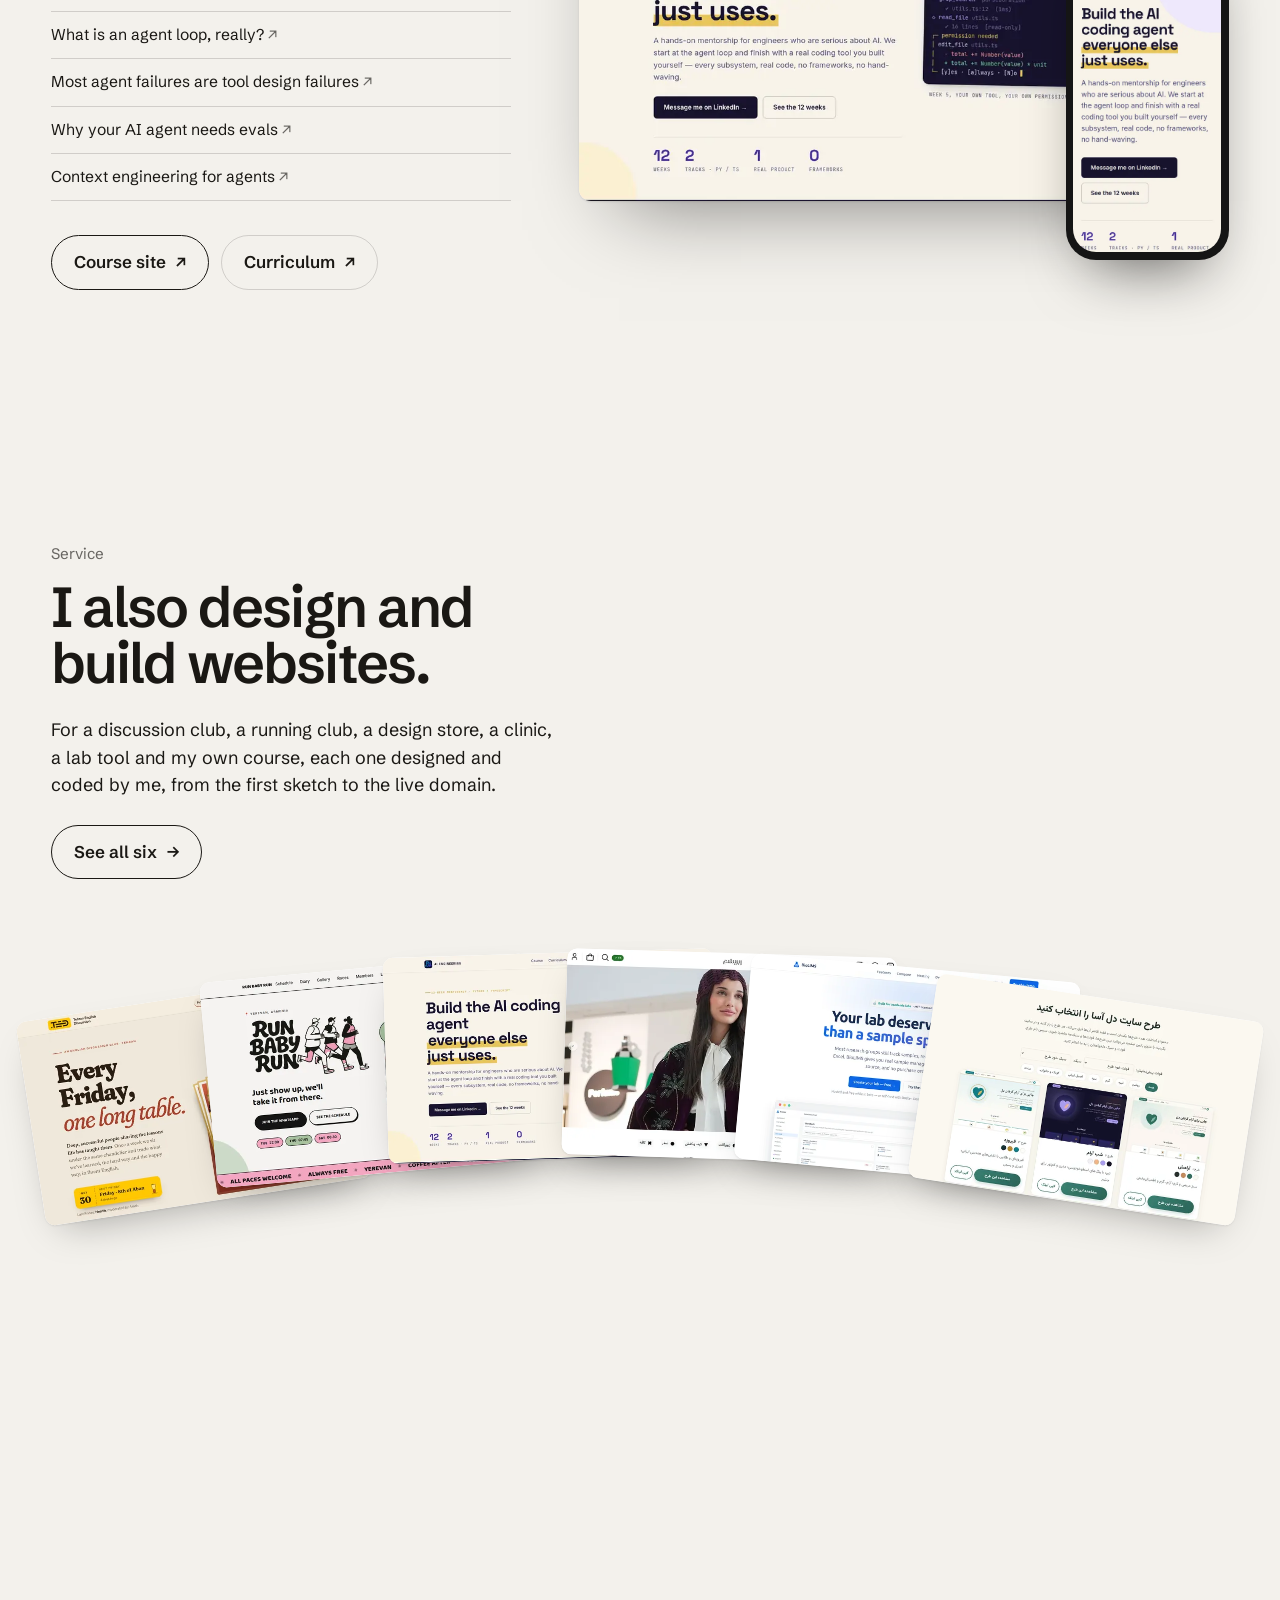
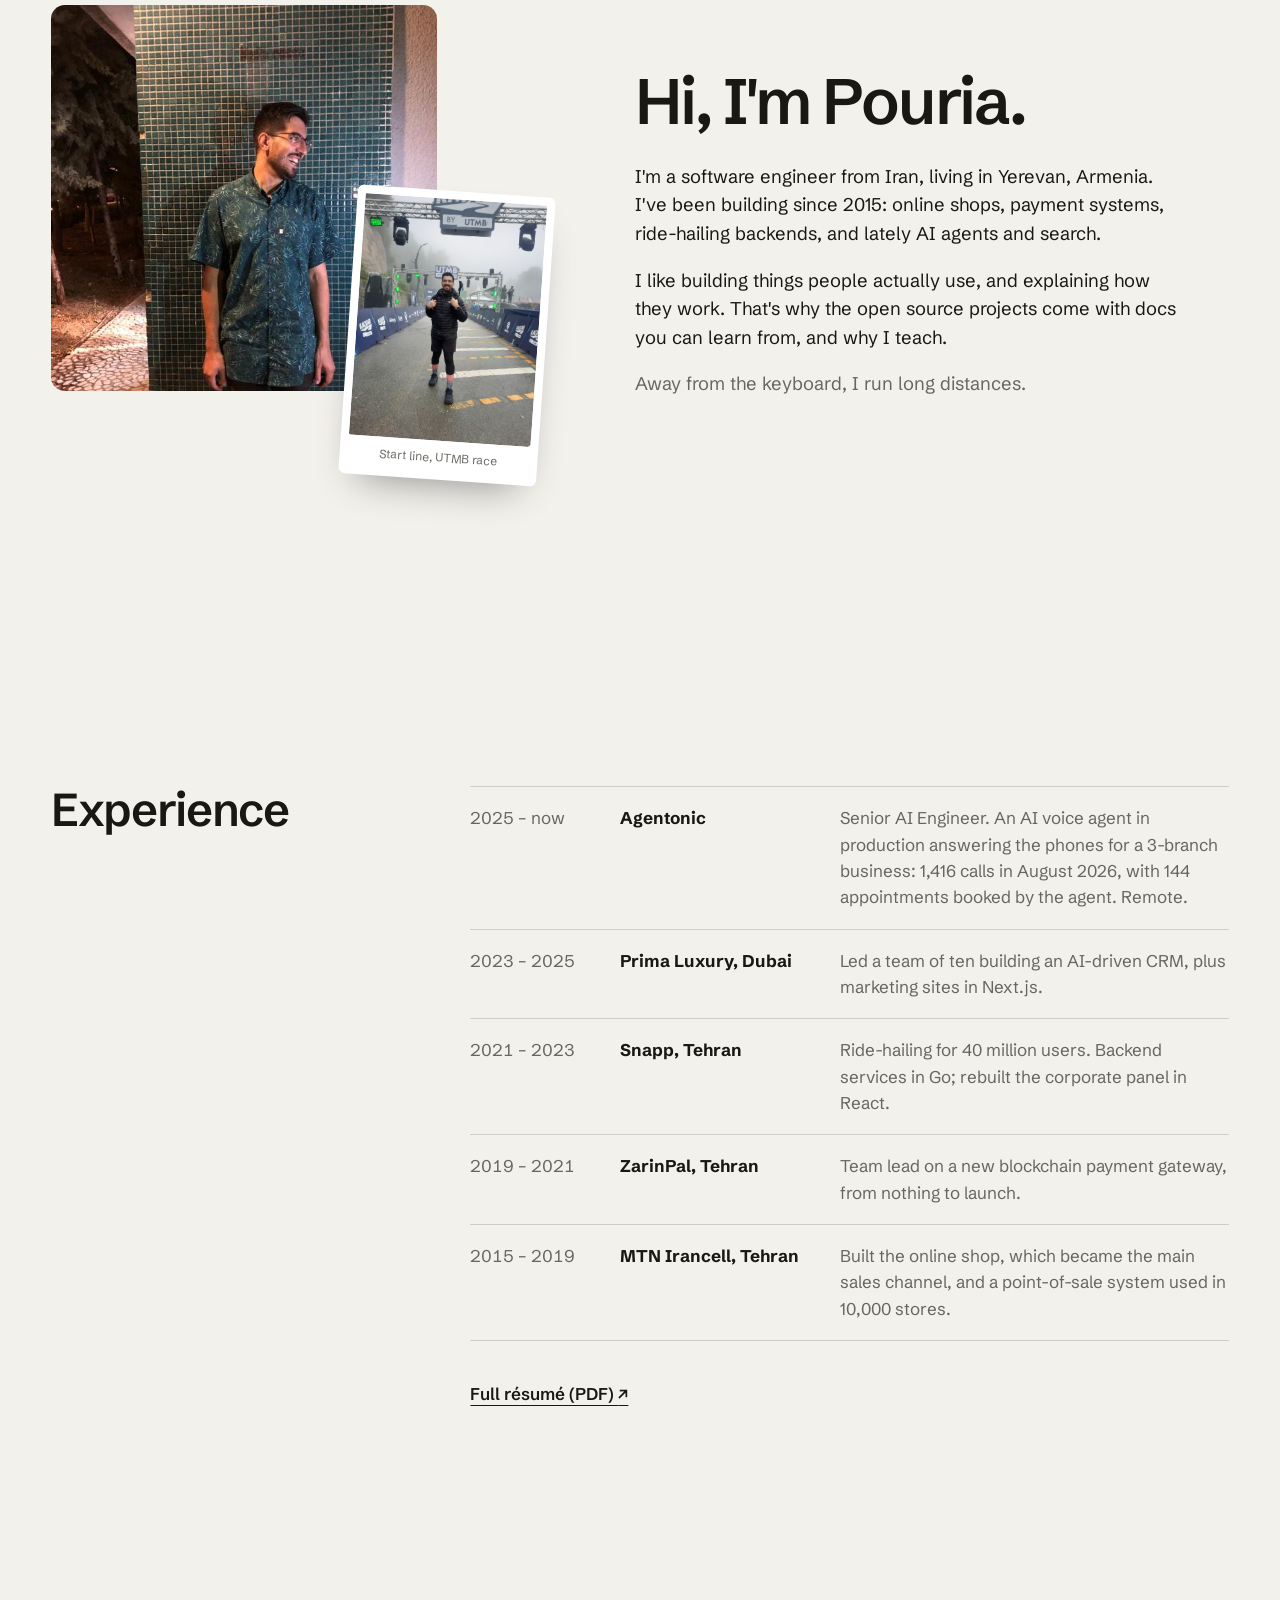
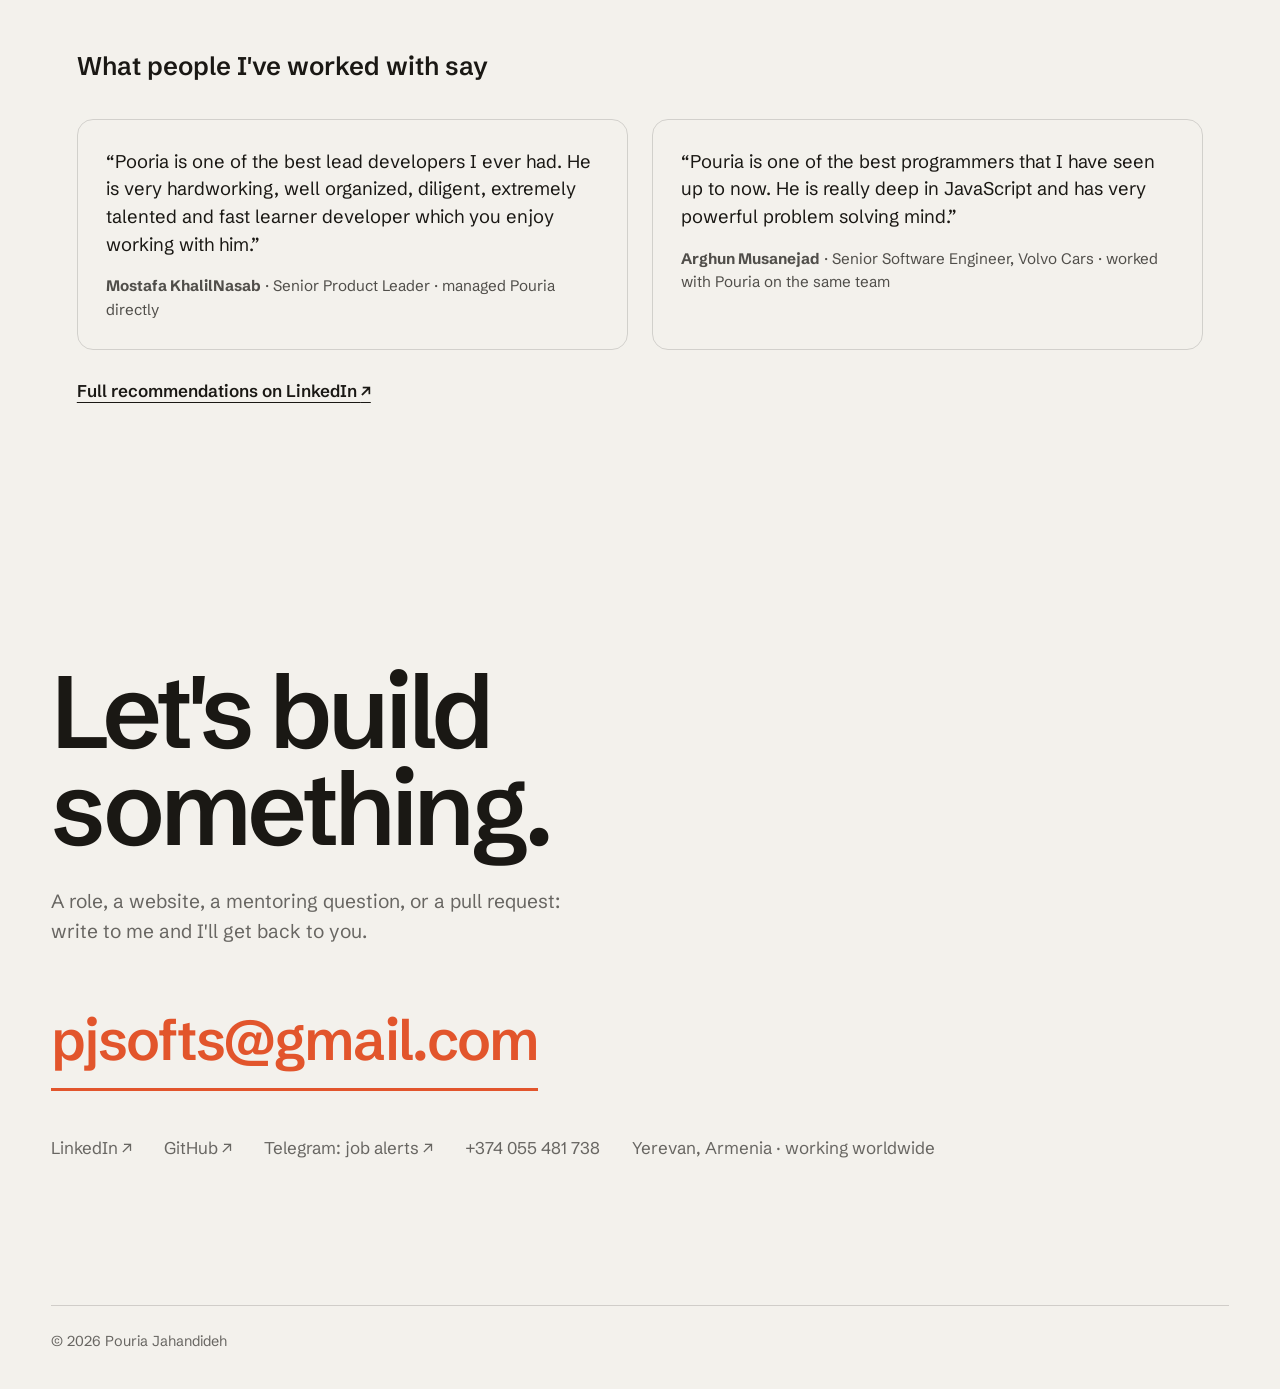
==== commit 04bb91fa: "Add PJ Voice case study and testimonials; update experience lines" ====
--- a/index.html
+++ b/index.html
@@ -52,25 +52,25 @@
 
       <div class="doors">
         <a class="door" href="#open-source">
-          <img src="assets/work/pjvoice-thumb.webp" alt="" width="640" height="400">
+          <img src="assets/work/pjvoice-thumb.webp" alt="PJ Voice project site" width="640" height="400">
           <span class="door-k">Open source</span>
           <strong>PJ Voice and other projects</strong>
           <em>AI phone agents, lab software, agent workflows →</em>
         </a>
         <a class="door" href="#course">
-          <img src="assets/work/ai-thumb.webp" alt="" width="640" height="400">
+          <img src="assets/work/ai-thumb.webp" alt="AI Engineering course homepage" width="640" height="400">
           <span class="door-k">Course</span>
           <strong>AI Engineering</strong>
           <em>12 weeks: build an AI coding agent from scratch →</em>
         </a>
         <a class="door" href="websites/">
-          <img src="assets/work/ted-thumb.webp" alt="" width="640" height="400">
+          <img src="assets/work/ted-thumb.webp" alt="Tehran English Discussion website" width="640" height="400">
           <span class="door-k">Service</span>
           <strong>Websites</strong>
           <em>For clubs, shops, clinics and startups →</em>
         </a>
         <a class="door" href="resume.pdf" target="_blank" rel="noopener">
-          <img src="assets/pouria-work.jpg" alt="" width="640" height="400" class="door-photo">
+          <img src="assets/pouria-work.jpg" alt="Pouria Jahandideh at work" width="640" height="400" class="door-photo">
           <span class="door-k">Hire me</span>
           <strong>Résumé</strong>
           <em>AI and full-stack engineering, 2015 to now ↗</em>
@@ -123,6 +123,7 @@
           <div class="visit-row">
             <a class="visit" href="https://pjsofts.github.io/pj-voice/" target="_blank" rel="noopener">Project site <span>↗</span></a>
             <a class="visit ghost" href="https://github.com/pjsofts/pj-voice" target="_blank" rel="noopener">GitHub <span>↗</span></a>
+            <a class="visit ghost" href="work/pj-voice/">Case study: decisions and results <span>→</span></a>
           </div>
         </div>
         <div class="project-visual">
@@ -130,7 +131,7 @@
             <div class="bar"><i></i><i></i><i></i><em>pjsofts.github.io/pj-voice</em></div>
             <div class="screen"><img class="scroller" src="assets/work/pjvoice-desktop.webp" alt="PJ Voice project site" loading="lazy" width="960" height="4255" style="--dur:34s"></div>
           </div>
-          <div class="phone"><div class="screen"><img class="scroller" src="assets/work/pjvoice-mobile.webp" alt="" loading="lazy" width="400" height="4308" style="--dur:30s"></div></div>
+          <div class="phone"><div class="screen"><img class="scroller" src="assets/work/pjvoice-mobile.webp" alt="PJ Voice project site on a phone" loading="lazy" width="400" height="4308" style="--dur:30s"></div></div>
         </div>
       </section>
 
@@ -184,7 +185,7 @@
           <div class="bar"><i></i><i></i><i></i><em>pjsofts.github.io</em></div>
           <div class="screen"><img class="scroller" src="assets/work/ai-desktop.webp" alt="Homepage of the AI Engineering course" loading="lazy" width="960" height="3733" style="--dur:30s"></div>
         </div>
-        <div class="phone"><div class="screen"><img class="scroller" src="assets/work/ai-mobile.webp" alt="" loading="lazy" width="400" height="4308" style="--dur:30s"></div></div>
+        <div class="phone"><div class="screen"><img class="scroller" src="assets/work/ai-mobile.webp" alt="AI Engineering course homepage on a phone" loading="lazy" width="400" height="4308" style="--dur:30s"></div></div>
       </div>
     </section>
 
@@ -196,12 +197,12 @@
         <a class="visit" href="websites/">See all six <span>→</span></a>
       </div>
       <div class="fan" aria-label="Websites I've built">
-        <a class="fan-card" href="websites/#ted" style="--i:0"><img src="assets/work/ted-thumb.webp" alt="" width="640" height="400" loading="lazy"><span>Tehran English Discussion</span></a>
-        <a class="fan-card" href="websites/#run" style="--i:1"><img src="assets/work/run-thumb.webp" alt="" width="640" height="400" loading="lazy"><span>Run Baby Run</span></a>
-        <a class="fan-card" href="websites/#ai" style="--i:2"><img src="assets/work/ai-thumb.webp" alt="" width="640" height="400" loading="lazy"><span>AI Engineering</span></a>
-        <a class="fan-card" href="websites/#abrisham" style="--i:3"><img src="assets/work/abrisham-thumb.webp" alt="" width="640" height="400" loading="lazy"><span>Abrisham Gallery</span></a>
-        <a class="fan-card" href="websites/#biolims" style="--i:4"><img src="assets/work/biolims-thumb.webp" alt="" width="640" height="400" loading="lazy"><span>BioLIMS</span></a>
-        <a class="fan-card" href="websites/#clinic" style="--i:5"><img src="assets/work/clinic-thumb.webp" alt="" width="640" height="400" loading="lazy"><span>Del Asa Clinic</span></a>
+        <a class="fan-card" href="websites/#ted" style="--i:0"><img src="assets/work/ted-thumb.webp" alt="Tehran English Discussion website" width="640" height="400" loading="lazy"><span>Tehran English Discussion</span></a>
+        <a class="fan-card" href="websites/#run" style="--i:1"><img src="assets/work/run-thumb.webp" alt="Run Baby Run website" width="640" height="400" loading="lazy"><span>Run Baby Run</span></a>
+        <a class="fan-card" href="websites/#ai" style="--i:2"><img src="assets/work/ai-thumb.webp" alt="AI Engineering course homepage" width="640" height="400" loading="lazy"><span>AI Engineering</span></a>
+        <a class="fan-card" href="websites/#abrisham" style="--i:3"><img src="assets/work/abrisham-thumb.webp" alt="Abrisham Gallery website" width="640" height="400" loading="lazy"><span>Abrisham Gallery</span></a>
+        <a class="fan-card" href="websites/#biolims" style="--i:4"><img src="assets/work/biolims-thumb.webp" alt="BioLIMS website" width="640" height="400" loading="lazy"><span>BioLIMS</span></a>
+        <a class="fan-card" href="websites/#clinic" style="--i:5"><img src="assets/work/clinic-thumb.webp" alt="Del Asa Clinic website" width="640" height="400" loading="lazy"><span>Del Asa Clinic</span></a>
       </div>
     </section>
 
@@ -231,14 +232,29 @@
       <div class="before">
         <h2>Experience</h2>
         <ol class="timeline">
-          <li><span>2025 – now</span><strong>Agentonic</strong><p>AI agents and search over company data. Remote.</p></li>
+          <li><span>2025 – now</span><strong>Agentonic</strong><p>Senior AI Engineer. An AI voice agent in production answering the phones for a 3-branch business: 1,416 calls in August 2026, with 144 appointments booked by the agent. Remote.</p></li>
           <li><span>2023 – 2025</span><strong>Prima Luxury, Dubai</strong><p>Led a team of ten building an AI-driven CRM, plus marketing sites in Next.js.</p></li>
           <li><span>2021 – 2023</span><strong>Snapp, Tehran</strong><p>Ride-hailing for 40 million users. Backend services in Go; rebuilt the corporate panel in React.</p></li>
-          <li><span>2019 – 2021</span><strong>ZarinPal, Tehran</strong><p>Team lead on a new payment gateway, from nothing to launch.</p></li>
+          <li><span>2019 – 2021</span><strong>ZarinPal, Tehran</strong><p>Team lead on a new blockchain payment gateway, from nothing to launch.</p></li>
           <li><span>2015 – 2019</span><strong>MTN Irancell, Tehran</strong><p>Built the online shop, which became the main sales channel, and a point-of-sale system used in 10,000 stores.</p></li>
         </ol>
         <a class="resume" href="resume.pdf" target="_blank" rel="noopener">Full résumé (PDF) <span>↗</span></a>
       </div>
+    </section>
+
+    <section class="testimonials" id="testimonials" data-bg="#f3f1ec" data-ink="#1a1814" data-accent="#e2552c">
+      <h2>What people I've worked with say</h2>
+      <div class="quotes">
+        <figure>
+          <blockquote>“Pooria is one of the best lead developers I ever had. He is very hardworking, well organized, diligent, extremely talented and fast learner developer which you enjoy working with him.”</blockquote>
+          <figcaption><strong>Mostafa KhalilNasab</strong> · Senior Product Leader · managed Pouria directly</figcaption>
+        </figure>
+        <figure>
+          <blockquote>“Pouria is one of the best programmers that I have seen up to now. He is really deep in JavaScript and has very powerful problem solving mind.”</blockquote>
+          <figcaption><strong>Arghun Musanejad</strong> · Senior Software Engineer, Volvo Cars · worked with Pouria on the same team</figcaption>
+        </figure>
+      </div>
+      <a class="resume" href="https://www.linkedin.com/in/pouria-jahandideh/details/recommendations/" target="_blank" rel="noopener">Full recommendations on LinkedIn <span>↗</span></a>
     </section>
 
     <section class="contact" id="contact" data-bg="#1a1814" data-ink="#f3f1ec" data-accent="#ff8a5c">
--- a/hub.css
+++ b/hub.css
@@ -70,3 +70,11 @@
 @media (max-width: 560px) {
   .doors { grid-template-columns: 1fr; }
 }
+
+/* testimonials */
+.testimonials { padding: 96px 6vw; }
+.testimonials h2 { margin: 0 0 32px; }
+.testimonials .quotes { display: grid; grid-template-columns: repeat(auto-fit, minmax(300px, 1fr)); gap: 24px; margin-bottom: 28px; }
+.testimonials figure { margin: 0; padding: 28px; border: 1px solid currentColor; border-radius: 16px; border-color: rgba(26,24,20,.15); }
+.testimonials blockquote { margin: 0 0 16px; font-size: 1.15rem; line-height: 1.5; }
+.testimonials figcaption { font-size: .95rem; opacity: .75; }
